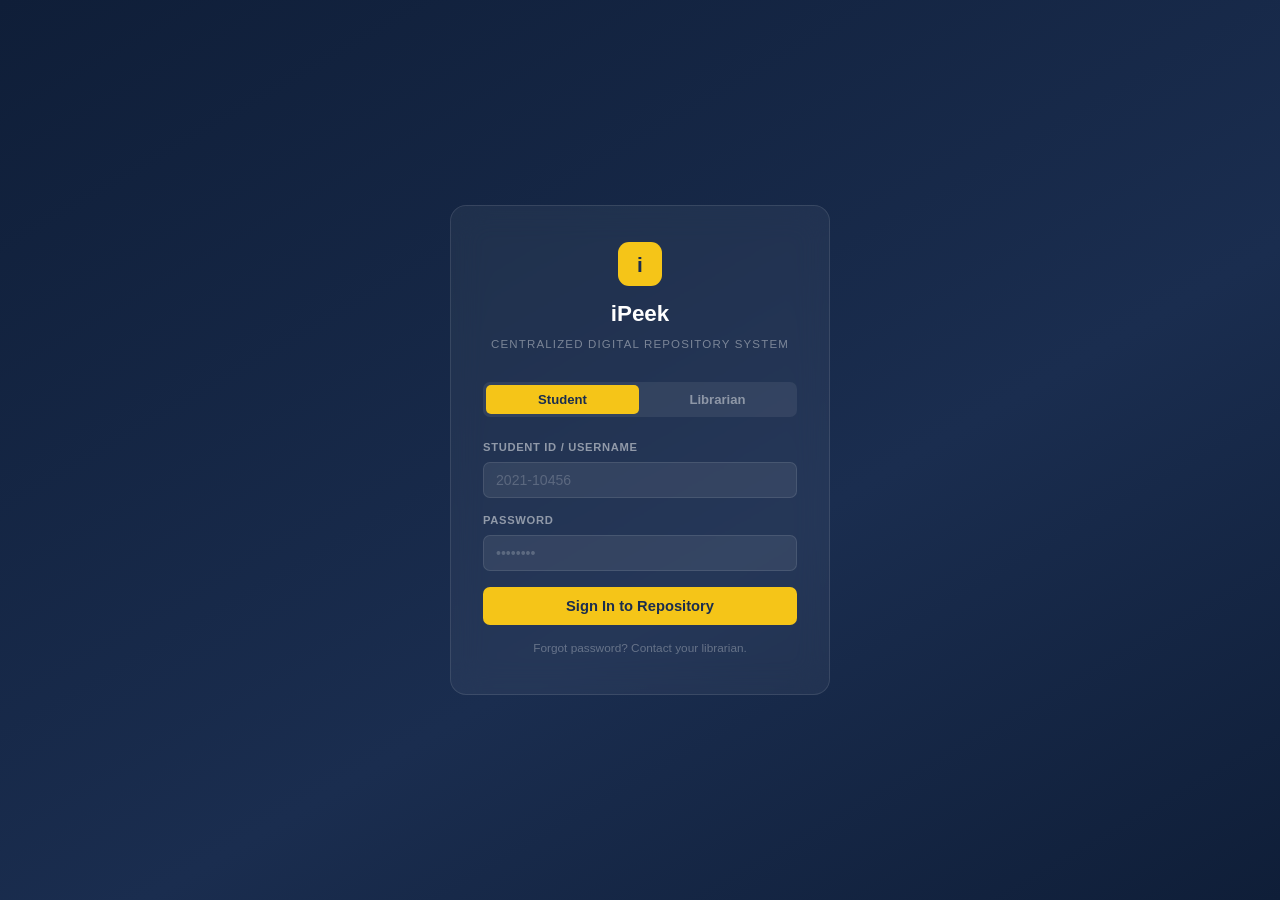
==== frontend/index.html @ 0abe5a41 "123 kanya-kanya na (latest)" ====
<!DOCTYPE html>
<html lang="en">
<head>
  <meta charset="UTF-8">
  <meta name="viewport" content="width=device-width, initial-scale=1.0">
  <title>iPeek — Sign In</title>
  <!-- All styles come from style.css — no inline styles here -->
  <link rel="stylesheet" href="css/style.css">
</head>
<body class="login-bg">
  <div class="page-ambient" id="ambientBg"></div>
  <div class="login-box">

    <!-- Brand logo and app name -->
    <div class="login-brand">
      <div class="login-logo">i</div>
      <h1>iPeek</h1>
      <p>Centralized Digital Repository System</p>
    </div>

    <!-- Role selector: Student / Librarian / Admin -->
    <div class="role-tabs">
      <button class="role-tab active" onclick="setRole('student', this)">Student</button>
      <button class="role-tab" onclick="setRole('librarian', this)">Librarian</button>
    </div>

    <!-- Error message box (hidden by default, shown on failed login) -->
    <div class="err-box" id="err"></div>

    <!-- ID / username field -->
    <label class="login-label" id="idLbl">Student ID / Username</label>
    <input class="login-input" id="uid" type="text" placeholder="2021-10456">

    <!-- Password field -->
    <label class="login-label">Password</label>
    <input class="login-input" id="pwd" type="password" placeholder="••••••••">

    <!-- Sign in button -->
    <button class="btn-sign" onclick="login()">Sign In to Repository</button>

    <!-- Forgot password note -->
    <div class="login-foot">Forgot password? Contact your librarian.</div>

  </div>

  <!-- Toast notification container -->
  <div class="toast-wrap" id="toasts"></div>

  <!-- Shared API layer -->
  <script src="js/api.js"></script>
  <!-- Login page logic -->
  <script src="js/login.js"></script>
<script src="js/motion.js"></script>
<script>
  initAmbientBackground(document.getElementById("ambientBg"), 500);
</script>

</body>
</html>
---- frontend/css/style.css ----
/* =============================================================
   iPeek — Global Stylesheet
   All page styles live here. No inline styles in HTML files.

   Design tokens:
   --primary     : dark navy blue (main brand color)
   --accent      : yellow (buttons, highlights)
   --bg          : light grey page background
   --card        : white card background
   --border      : light grey border
   --text        : near-black body text
   --muted       : grey secondary text
   ============================================================= */

/* ── Reset ────────────────────────────────────────────────── */
*, *::before, *::after { box-sizing: border-box; margin: 0; padding: 0; }

:root {
  --primary:     #1a2d4f;
  --primary-lt:  #2a4a7f;
  --accent:      #f5c518;
  --accent-dk:   #d4a800;
  --bg:          #f4f6fb;
  --card:        #ffffff;
  --border:      #e8eaf0;
  --text:        #1a1a2e;
  --muted:       #6b7280;
  --success:     #16a34a;
  --warning:     #d97706;
  --danger:      #dc2626;
  --info:        #2563eb;
  --radius:      10px;
  --shadow:      0 1px 4px rgba(0,0,0,0.08);
  --shadow-md:   0 4px 16px rgba(0,0,0,0.10);
}

body {
  font-family: 'Inter', 'Segoe UI', sans-serif;
  font-feature-settings: "cv11", "ss01";
  background: var(--bg);
  color: var(--text);
  font-size: 14px;
  line-height: 1.6;
  -webkit-font-smoothing: antialiased;
}

a    { text-decoration: none; color: inherit; }
button, input, textarea, select { font-family: inherit; cursor: pointer; }

/* ── Navbar ────────────────────────────────────────────────── */
/* Top sticky navigation bar used on every authenticated page */
.navbar {
  background: var(--primary);
  height: 52px;
  display: flex;
  align-items: center;
  padding: 0 20px;
  gap: 16px;
  position: sticky;
  top: 0;
  z-index: 100;
  box-shadow: var(--shadow);
}

/* Brand logo + name on the left */
.nav-brand {
  display: flex;
  align-items: center;
  gap: 8px;
  color: white;
  font-weight: 700;
  font-size: 1rem;
  margin-right: 8px;
  white-space: nowrap;
}

/* Yellow square logo icon */
.nav-logo {
  width: 28px; height: 28px;
  border-radius: 7px;
  background: var(--accent);
  color: var(--primary);
  font-weight: 800;
  font-size: 0.9rem;
  display: flex; align-items: center; justify-content: center;
  flex-shrink: 0;
}

/* Navigation links row */
.nav-links { display: flex; gap: 2px; flex: 1; }

.nav-link {
  color: rgba(255,255,255,0.7);
  padding: 5px 12px;
  border-radius: 6px;
  font-size: 0.84rem;
  font-weight: 500;
  transition: all 0.15s;
  border: none;
  background: none;
  white-space: nowrap;
}

.nav-link:hover,
.nav-link.active {
  color: white;
  background: rgba(255,255,255,0.10);
}

/* Right side of navbar: avatar + role pill */
.nav-right { display: flex; align-items: center; gap: 10px; margin-left: auto; }

/* Circular avatar with user initials */
.avatar {
  width: 30px; height: 30px;
  border-radius: 50%;
  background: var(--accent);
  color: var(--primary);
  font-weight: 700;
  font-size: 0.78rem;
  display: flex; align-items: center; justify-content: center;
  flex-shrink: 0;
  cursor: pointer;
}

/* Yellow pill showing user role */
.role-pill {
  background: var(--accent);
  color: var(--primary);
  font-size: 0.68rem;
  font-weight: 700;
  padding: 2px 8px;
  border-radius: 20px;
  white-space: nowrap;
}

/* ── Two-column page layout (sidebar + main) ──────────────── */
/* Used on browse, review pages */
.layout {
  display: grid;
  grid-template-columns: 200px 1fr;
  min-height: calc(100vh - 52px);
}

/* Three-column layout used on research detail page */
.layout-three {
  display: grid;
  grid-template-columns: 200px 1fr 280px;
  min-height: calc(100vh - 52px);
}
/* Two-column layout used on research detail page (no left sidebar) */
.layout-two {
  display: grid;
  grid-template-columns: 1fr 280px;
  min-height: calc(100vh - 52px);
}
/* Two-column layout for review queue page */
.layout-review {
  display: grid;
  grid-template-columns: 320px 1fr;
  min-height: calc(100vh - 52px);
}

/* ── Sidebar ────────────────────────────────────────────────── */
/* Left filter/navigation sidebar panel */
.sidebar {
  background: var(--card);
  border-right: 1px solid var(--border);
  padding: 16px 0;
  overflow-y: auto;
}

/* Right panel used on detail page */
.right-panel {
  border-left: 1px solid var(--border);
  background: var(--card);
  padding: 16px;
  overflow-y: auto;
  display: flex;
  flex-direction: column;
  gap: 14px;
}

/* Main scrollable content area */
.main { padding: 20px; overflow-y: auto; }

/* Sidebar section grouping */
.sb-section { margin-bottom: 20px; }

/* Sidebar section label (uppercase small caps) */
.sb-label {
  display: block;
  font-size: 0.68rem;
  font-weight: 700;
  text-transform: uppercase;
  letter-spacing: 0.08em;
  color: var(--muted);
  padding: 0 14px;
  margin-bottom: 4px;
}

/* Individual sidebar filter button */
.sb-item {
  display: flex;
  align-items: center;
  justify-content: space-between;
  padding: 7px 14px;
  font-size: 0.84rem;
  color: var(--text);
  cursor: pointer;
  transition: background 0.12s;
  border: none;
  background: none;
  width: 100%;
  text-align: left;
}

.sb-item:hover  { background: var(--bg); }
.sb-item.active { background: #ebf0ff; color: var(--info); font-weight: 600; }

/* Small pill count next to sidebar items */
.sb-count {
  font-size: 0.68rem;
  font-weight: 600;
  color: var(--muted);
  background: var(--bg);
  padding: 1px 6px;
  border-radius: 20px;
}

/* ── Cards ──────────────────────────────────────────────────── */
/* Base white card container */
.card {
  background: var(--card);
  border-radius: var(--radius);
  border: 1px solid var(--border);
  box-shadow: var(--shadow);
  padding: 18px;
}

/* ── Stat cards (dashboard) ─────────────────────────────────── */
/* Grid of 4 metric cards at top of dashboard */
.stat-grid {
  display: grid;
  grid-template-columns: repeat(4, 1fr);
  gap: 14px;
  margin-bottom: 20px;
}

.stat-card {
  background: var(--card);
  border-radius: var(--radius);
  border: 1px solid var(--border);
  padding: 18px;
  text-align: center;
}

/* Highlighted stat card (pending reviews) */
.stat-card.hi { border-color: var(--accent); background: #fffbeb; }

/* Large number inside stat card */
.stat-num { font-size: 1.9rem; font-weight: 700; color: var(--primary); line-height: 1; }
.stat-card.hi .stat-num { color: var(--warning); }

/* Label below stat number */
.stat-lbl { font-size: 0.76rem; color: var(--muted); margin-top: 4px; }

/* ── Buttons ────────────────────────────────────────────────── */
.btn {
  display: inline-flex;
  align-items: center;
  gap: 5px;
  padding: 7px 16px;
  border: none;
  border-radius: 7px;
  font-size: 0.84rem;
  font-weight: 600;
  cursor: pointer;
  transition: filter 0.15s;
  white-space: nowrap;
}

.btn-primary { background: var(--primary); color: white; }
.btn-accent  { background: var(--accent);  color: var(--primary); }
.btn-success { background: var(--success); color: white; }
.btn-danger  { background: var(--danger);  color: white; }
.btn-ghost   { background: transparent; color: var(--primary); border: 1.5px solid var(--border); }

.btn:hover    { filter: brightness(1.08); }
.btn:active   { transform: scale(0.97); transition: transform 80ms; }
.btn:disabled { opacity: 0.5; cursor: not-allowed; filter: none; }
.btn-sm       { padding: 4px 11px; font-size: 0.78rem; }
.btn-lg       { padding: 10px 24px; font-size: 0.95rem; }
.btn-full     { width: 100%; justify-content: center; }

/* ── Badges ─────────────────────────────────────────────────── */
/* Status pill labels */
.badge {
  display: inline-block;
  padding: 2px 9px;
  border-radius: 20px;
  font-size: 0.68rem;
  font-weight: 700;
  text-transform: capitalize;
}

.badge-pending   { background: #fef3c7; color: #92400e; }
.badge-validated { background: #d1fae5; color: #065f46; }
.badge-approved  { background: #d1fae5; color: #065f46; }
.badge-returned  { background: #fee2e2; color: #991b1b; }
.badge-high      { background: #fee2e2; color: #991b1b; }
.badge-moderate  { background: #fef3c7; color: #92400e; }
.badge-low       { background: #d1fae5; color: #065f46; }

/* ── Form elements ──────────────────────────────────────────── */
.form-group { margin-bottom: 14px; }

/* Two-column form row */
.form-row { display: grid; grid-template-columns: 1fr 1fr; gap: 14px; }

/* Uppercase small label above inputs */
.form-label {
  display: block;
  font-size: 0.72rem;
  font-weight: 700;
  text-transform: uppercase;
  letter-spacing: 0.05em;
  color: var(--muted);
  margin-bottom: 5px;
}

/* Universal input/textarea/select style */
.form-input {
  width: 100%;
  padding: 8px 11px;
  border: 1.5px solid var(--border);
  border-radius: 7px;
  font-size: 0.88rem;
  color: var(--text);
  background: white;
  transition: border-color 0.15s;
}

.form-input:focus          { outline: none; border-color: var(--primary); }
.form-input::placeholder   { color: #b0b7c3; }
textarea.form-input        { resize: vertical; min-height: 80px; }
select.form-input          { cursor: pointer; }

/* ── Search bar ─────────────────────────────────────────────── */
.search-wrap {
  display: flex;
  align-items: center;
  gap: 8px;
  background: white;
  border: 1.5px solid var(--border);
  border-radius: 7px;
  padding: 7px 12px;
}

.search-wrap input {
  border: none;
  outline: none;
  font-size: 0.88rem;
  width: 100%;
  background: transparent;
  color: var(--text);
}

.search-wrap input::placeholder { color: #b0b7c3; }
.search-icon { color: var(--muted); font-size: 0.9rem; flex-shrink: 0; }

/* ── Hero banner (browse page) ──────────────────────────────── */
.hero {
  background: linear-gradient(120deg, var(--primary), #2a4a7f);
  border-radius: var(--radius);
  color: white;
  padding: 18px 22px;
  margin-bottom: 16px;
  display: flex;
  align-items: center;
  justify-content: space-between;
}

.hero h2 { font-size: 1rem; margin-bottom: 3px; }
.hero p  { font-size: 0.76rem; opacity: 0.7; }

/* ── Year filter pills (browse page) ────────────────────────── */
.year-pills { display: flex; gap: 5px; flex-wrap: wrap; margin-bottom: 14px; }

.year-pill {
  padding: 3px 11px;
  border-radius: 20px;
  font-size: 0.76rem;
  font-weight: 600;
  cursor: pointer;
  border: 1.5px solid var(--border);
  background: white;
  color: var(--muted);
  transition: all 0.15s;
}

.year-pill.active { background: var(--primary); color: white; border-color: var(--primary); }

/* ── Results info bar ───────────────────────────────────────── */
.results-bar {
  display: flex;
  align-items: center;
  justify-content: space-between;
  margin-bottom: 12px;
}

.results-bar span { font-size: 0.78rem; color: var(--muted); }

/* ── Research card grid (browse page) ───────────────────────── */
.research-grid { display: grid; grid-template-columns: repeat(3, 1fr); gap: 14px; }

/* Flowing inline-block variant — cards hug their own content width
   and wrap naturally instead of locking into equal columns */
.research-grid-flow {
  display: flex;
  flex-wrap: wrap;
  gap: 14px;
}

.research-grid-flow .r-card {
  flex: 0 1 auto;
  min-width: 260px;
  max-width: 340px;
}

/* Individual research card */
.r-card {
  background: var(--card);
  border: 1px solid var(--border);
  border-radius: var(--radius);
  padding: 14px;
  cursor: pointer;
  transition: box-shadow 0.18s, transform 0.18s;
}

.r-card:hover { box-shadow: var(--shadow-md); transform: translateY(-2px); }

.r-card-id    { font-size: 0.7rem; font-weight: 700; color: var(--muted); margin-bottom: 5px; }
.r-card-title { font-size: 0.88rem; font-weight: 600; margin-bottom: 5px; line-height: 1.4; }
.r-card-meta  { font-size: 0.76rem; color: var(--muted); margin-bottom: 9px; }
.r-card-tags  { display: flex; flex-wrap: wrap; gap: 4px; }

/* Technology tag chip */
.tag {
  background: #ebf0ff;
  color: var(--info);
  font-size: 0.67rem;
  font-weight: 600;
  padding: 2px 7px;
  border-radius: 20px;
}

/* ── Tab switcher ────────────────────────────────────────────── */
/* Used on detail page for similarity/summary/gaps tabs */
.tabs {
  display: flex;
  gap: 2px;
  background: var(--bg);
  padding: 3px;
  border-radius: 8px;
  margin-bottom: 16px;
}

.tab-btn {
  padding: 5px 14px;
  border: none;
  background: transparent;
  border-radius: 6px;
  font-size: 0.82rem;
  font-weight: 600;
  color: var(--muted);
  cursor: pointer;
  transition: all 0.15s;
}

.tab-btn.active { background: white; color: var(--primary); box-shadow: var(--shadow); }

/* ── AI result box ───────────────────────────────────────────── */
/* Box that displays LLM-generated analysis text */
.ai-box {
  background: #f8faff;
  border: 1px solid #dbeafe;
  border-radius: var(--radius);
  padding: 14px;
  font-size: 0.86rem;
  line-height: 1.8;
  white-space: pre-wrap;
  max-height: 380px;
  overflow-y: auto;
  color: var(--text);
}

/* ── Research gap cards ──────────────────────────────────────── */
.gap-item {
  border: 1px solid var(--border);
  border-left: 3px solid var(--accent);
  border-radius: var(--radius);
  padding: 14px 16px;
  margin-bottom: 12px;
  background: var(--card);
}

.gap-header {
  display: flex;
  align-items: center;
  justify-content: space-between;
  margin-bottom: 10px;
}

/* Numbered index badge — solid yellow, reinforces brand color as the
   dominant accent throughout the AI analysis panels */
.gap-index {
  width: 24px; height: 24px;
  border-radius: 50%;
  background: var(--accent);
  color: var(--primary);
  font-weight: 800;
  font-size: 0.76rem;
  display: flex; align-items: center; justify-content: center;
  flex-shrink: 0;
}

.gap-label {
  display: block;
  font-size: 0.68rem;
  font-weight: 700;
  text-transform: uppercase;
  letter-spacing: 0.06em;
  color: var(--accent-dk);
  margin-bottom: 3px;
}

.gap-text-block p,
.gap-recommendation-block p {
  font-size: 0.85rem;
  line-height: 1.6;
  color: var(--text);
}

.gap-text-block { margin-bottom: 10px; }

.gap-recommendation-block {
  background: #fffbeb;
  border-radius: 7px;
  padding: 8px 11px;
  border: 1px solid #fde68a;
}

/* ── Similarity progress bars ────────────────────────────────── */
.sim-row    { margin-bottom: 9px; }
.sim-label  { display: flex; justify-content: space-between; font-size: 0.78rem; margin-bottom: 3px; }
.sim-track  { height: 7px; background: var(--bg); border-radius: 4px; overflow: hidden; border: 1px solid var(--border); }
.sim-fill   { height: 100%; border-radius: 4px; background: var(--primary); transition: width 0.5s ease; }

/* ── Chat widget ─────────────────────────────────────────────── */
.chat-wrap  { display: flex; flex-direction: column; height: 360px; }

/* Scrollable message log */
.chat-log {
  flex: 1;
  overflow-y: auto;
  padding: 12px;
  background: var(--bg);
  border-radius: var(--radius);
  border: 1px solid var(--border);
  margin-bottom: 8px;
  display: flex;
  flex-direction: column;
  gap: 8px;
}

/* Individual chat message row */
.chat-msg { display: flex; flex-direction: column; max-width: 82%; }
.chat-msg.user { align-self: flex-end; align-items: flex-end; }
.chat-msg.bot  { align-self: flex-start; }

/* Chat bubble */
.chat-bubble {
  padding: 9px 13px;
  border-radius: 12px;
  font-size: 0.85rem;
  line-height: 1.6;
  white-space: pre-wrap;
}

.chat-msg.user .chat-bubble { background: var(--primary); color: white; border-bottom-right-radius: 3px; }
.chat-msg.bot  .chat-bubble { background: white; color: var(--text); border: 1px solid var(--border); border-bottom-left-radius: 3px; }

/* Chat input row */
.chat-input-row { display: flex; gap: 7px; }

.chat-input-row textarea {
  flex: 1;
  resize: none;
  height: 40px;
  padding: 9px 11px;
  border: 1.5px solid var(--border);
  border-radius: 7px;
  font-size: 0.85rem;
  font-family: inherit;
}

.chat-input-row textarea:focus { outline: none; border-color: var(--primary); }

/* ── Drag and drop upload zone ───────────────────────────────── */
.drop-zone {
  border: 2px dashed var(--border);
  border-radius: var(--radius);
  padding: 36px;
  text-align: center;
  cursor: pointer;
  transition: all 0.18s;
}

.drop-zone:hover,
.drop-zone.over { border-color: var(--primary); background: #f0f4ff; }

.drop-icon { font-size: 1.8rem; margin-bottom: 6px; }
.drop-text { font-size: 0.84rem; color: var(--muted); }
.drop-text span { color: var(--info); font-weight: 600; }

/* ── Multi-step form indicator ───────────────────────────────── */
.steps { display: flex; align-items: center; margin-bottom: 24px; }

.step { display: flex; align-items: center; gap: 7px; font-size: 0.82rem; color: var(--muted); }

/* Circle number for each step */
.step-dot {
  width: 26px; height: 26px;
  border-radius: 50%;
  border: 2px solid var(--border);
  background: white;
  display: flex; align-items: center; justify-content: center;
  font-size: 0.75rem; font-weight: 700;
  flex-shrink: 0;
}

.step.active .step-dot { background: var(--primary); border-color: var(--primary); color: white; }
.step.done   .step-dot { background: var(--success);  border-color: var(--success);  color: white; }
.step.active { color: var(--primary); font-weight: 600; }

/* Line connecting steps */
.step-line { flex: 1; height: 2px; background: var(--border); margin: 0 6px; }
.step.done + .step-line { background: var(--success); }

/* ── Spinner (loading indicator) ─────────────────────────────── */
.spinner {
  width: 18px; height: 18px;
  border-radius: 50%;
  border: 2.5px solid var(--border);
  border-top-color: var(--primary);
  animation: spin 0.65s linear infinite;
  display: inline-block;
}

@keyframes spin { to { transform: rotate(360deg); } }

/* ── Toast notifications ─────────────────────────────────────── */
/* Fixed container at bottom-right of screen */
.toast-wrap {
  position: fixed;
  bottom: 20px; right: 20px;
  z-index: 999;
  display: flex;
  flex-direction: column;
  gap: 7px;
}

/* Individual toast message */
.toast {
  background: white;
  border-radius: 8px;
  padding: 11px 16px;
  box-shadow: var(--shadow-md);
  border-left: 4px solid var(--primary);
  font-size: 0.84rem;
  min-width: 260px;
  animation: slideUp 0.25s ease;
}

.toast.success { border-left-color: var(--success); }
.toast.error   { border-left-color: var(--danger);  }
.toast.warning { border-left-color: var(--warning); }
.toast.info    { border-left-color: var(--info);    }

@keyframes slideUp {
  from { transform: translateY(10px); opacity: 0; }
  to   { transform: translateY(0);    opacity: 1; }
}

/* ── Submission list items (review page) ─────────────────────── */
.sub-item {
  padding: 12px;
  border-radius: var(--radius);
  border: 1px solid var(--border);
  background: white;
  cursor: pointer;
  margin-bottom: 8px;
  transition: all 0.15s;
}

/* ── Bulk selection bar (review queue) ──────────────────────── */
.bulk-bar {
  display: flex;
  align-items: center;
  justify-content: space-between;
  background: #eff6ff;
  border: 1px solid #bfdbfe;
  border-radius: 8px;
  padding: 8px 12px;
  margin-top: 10px;
  font-size: 0.82rem;
  font-weight: 600;
  color: #1d4ed8;
}

.bulk-bar-actions { display: flex; gap: 8px; }

.sub-item-checkbox {
  margin-top: 3px;
  flex-shrink: 0;
  cursor: pointer;
}

.sub-item:hover  { border-color: #c7d2fe; background: #f8f9ff; }
.sub-item.active { border-color: var(--accent); background: #fffbeb; }

.sub-item-title  { font-weight: 600; font-size: 0.85rem; margin-bottom: 3px; line-height: 1.4; }
.sub-item-meta   { font-size: 0.74rem; color: var(--muted); margin-bottom: 6px; }
.sub-item-footer { display: flex; align-items: center; justify-content: space-between; }
.sub-item-time   { font-size: 0.7rem; color: var(--muted); }

/* ── Filter tabs (review page submission list) ───────────────── */
.filter-tabs {
  display: flex;
  gap: 4px;
  background: var(--bg);
  padding: 3px;
  border-radius: 7px;
}

.filter-tab {
  flex: 1;
  text-align: center;
  padding: 5px;
  border-radius: 5px;
  font-size: 0.76rem;
  font-weight: 600;
  color: var(--muted);
  cursor: pointer;
  border: none;
  background: transparent;
  transition: all 0.15s;
}

.filter-tab.active { background: white; color: var(--primary); box-shadow: var(--shadow); }

/* ── Submission review left panel ────────────────────────────── */
.sub-panel {
  background: var(--card);
  border-right: 1px solid var(--border);
  display: flex;
  flex-direction: column;
  overflow: hidden;
}

.sub-panel-header {
  padding: 14px 16px;
  border-bottom: 1px solid var(--border);
  flex-shrink: 0;
}

.sub-panel-header h3 { font-size: 0.92rem; margin-bottom: 10px; }

/* Scrollable submission card list */
.sub-list {
  flex: 1;
  overflow-y: auto;
  padding: 12px;
  display: flex;
  flex-direction: column;
  gap: 8px;
}

/* ── Review detail panel ─────────────────────────────────────── */
.detail-panel { padding: 20px; overflow-y: auto; }

/* Title of the selected research paper */
.detail-title { font-size: 1.05rem; font-weight: 700; margin-bottom: 6px; line-height: 1.4; }

/* Row of metadata chips under title */
.detail-chips { display: flex; flex-wrap: wrap; gap: 6px; margin-bottom: 14px; }

/* Individual metadata chip */
.detail-chip {
  background: var(--bg);
  border: 1px solid var(--border);
  border-radius: 20px;
  font-size: 0.72rem;
  font-weight: 600;
  color: var(--muted);
  padding: 2px 9px;
}

/* ── Requirements checklist ──────────────────────────────────── */
.checklist { list-style: none; }

.cl-item {
  display: flex;
  align-items: center;
  gap: 10px;
  padding: 8px 0;
  font-size: 0.84rem;
  border-bottom: 1px solid var(--border);
}

.cl-item:last-child { border: none; }
.cl-icon { font-size: 0.9rem; flex-shrink: 0; width: 20px; text-align: center; }

/* ── AI analysis notice banner ───────────────────────────────── */
.ai-notice {
  background: #eff6ff;
  border: 1px solid #bfdbfe;
  border-radius: var(--radius);
  padding: 12px 14px;
  font-size: 0.82rem;
  color: #1d4ed8;
  margin-bottom: 14px;
  display: flex;
  align-items: center;
  gap: 8px;
}

/* ── Action button row (validate/return) ─────────────────────── */
.action-row {
  display: flex;
  gap: 10px;
  justify-content: flex-end;
  padding-top: 14px;
  border-top: 1px solid var(--border);
}

/* Empty state shown when no submission selected */
.empty-detail {
  display: flex;
  flex-direction: column;
  align-items: center;
  justify-content: center;
  height: 100%;
  color: var(--muted);
  text-align: center;
}

.empty-detail .icon { font-size: 2.5rem; margin-bottom: 12px; }

/* ── Profile page ────────────────────────────────────────────── */
/* Centered two-column layout */
.profile-layout {
  display: grid;
  grid-template-columns: 260px 1fr;
  gap: 20px;
  max-width: 900px;
  margin: 28px auto;
  padding: 0 20px;
}

/* Left card with avatar */
.profile-avatar-card {
  background: var(--card);
  border-radius: var(--radius);
  border: 1px solid var(--border);
  padding: 24px;
  text-align: center;
  height: fit-content;
}

/* Large circular avatar on profile page */
.avatar-large {
  width: 72px; height: 72px;
  border-radius: 50%;
  background: var(--primary);
  color: white;
  font-size: 1.6rem;
  font-weight: 700;
  display: flex; align-items: center; justify-content: center;
  margin: 0 auto 14px;
  position: relative;
  cursor: pointer;
}

/* Edit pencil icon overlaid on avatar */
.avatar-edit {
  position: absolute;
  bottom: 0; right: 0;
  width: 22px; height: 22px;
  border-radius: 50%;
  background: var(--accent);
  color: var(--primary);
  font-size: 0.7rem;
  display: flex; align-items: center; justify-content: center;
  border: 2px solid white;
}

.profile-name  { font-size: 1rem; font-weight: 700; margin-bottom: 3px; }
.profile-email { font-size: 0.78rem; color: var(--muted); margin-bottom: 12px; }

/* Meta info items below avatar (university, ID, etc) */
.profile-meta {
  text-align: left;
  font-size: 0.78rem;
  display: flex;
  flex-direction: column;
  gap: 7px;
  margin-top: 14px;
  padding-top: 14px;
  border-top: 1px solid var(--border);
}

.profile-meta-item { display: flex; align-items: center; gap: 7px; color: var(--muted); }
.profile-meta-item strong { color: var(--text); }

/* Right card with the form fields */
.profile-form-card {
  background: var(--card);
  border-radius: var(--radius);
  border: 1px solid var(--border);
  padding: 24px;
}

/* Section heading inside profile form */
.section-title {
  font-size: 0.9rem;
  font-weight: 700;
  margin-bottom: 16px;
  padding-bottom: 10px;
  border-bottom: 1px solid var(--border);
}

/* Password strength bar track */
.pw-bar {
  height: 4px;
  border-radius: 2px;
  background: var(--bg);
  overflow: hidden;
  margin-top: 5px;
  margin-bottom: 4px;
}

/* Animated fill for password strength */
.pw-fill { height: 100%; border-radius: 2px; transition: width 0.3s, background 0.3s; }

/* Label showing "Weak / Medium / Strong" */
.pw-label { font-size: 0.72rem; color: var(--muted); }

/* Right-aligned save/cancel buttons */
.form-actions-right {
  display: flex;
  justify-content: flex-end;
  gap: 8px;
  margin-top: 20px;
}

/* ── Login page ──────────────────────────────────────────────── */
/* Full-screen gradient background for login */
/* Brand section at top of login box */
.login-brand { text-align: center; margin-bottom: 28px; }

/* Yellow logo square on login page */
.login-logo {
  width: 44px; height: 44px;
  border-radius: 11px;
  background: var(--accent);
  color: var(--primary);
  font-size: 1.3rem;
  font-weight: 800;
  display: flex; align-items: center; justify-content: center;
  margin: 0 auto 10px;
}

.login-brand h1 { color: white; font-size: 1.4rem; margin-bottom: 3px; }
.login-brand p  { color: rgba(255,255,255,0.4); font-size: 0.72rem; text-transform: uppercase; letter-spacing: 0.1em; }

/* Student / Librarian / Admin role selector */
.role-tabs {
  display: flex;
  background: rgba(255,255,255,0.07);
  border-radius: 7px;
  padding: 3px;
  margin-bottom: 22px;
  gap: 2px;
}

.role-tab {
  flex: 1;
  text-align: center;
  padding: 7px;
  border-radius: 5px;
  font-size: 0.82rem;
  font-weight: 600;
  color: rgba(255,255,255,0.45);
  cursor: pointer;
  border: none;
  background: transparent;
  transition: all 0.18s;
}

.role-tab.active { background: var(--accent); color: var(--primary); }

/* Input fields inside login box */
.login-label {
  display: block;
  color: rgba(255,255,255,0.5);
  font-size: 0.7rem;
  font-weight: 700;
  text-transform: uppercase;
  letter-spacing: 0.06em;
  margin-bottom: 5px;
}

.login-input {
  width: 100%;
  background: rgba(255,255,255,0.07);
  border: 1.5px solid rgba(255,255,255,0.10);
  border-radius: 7px;
  padding: 9px 12px;
  color: white;
  font-size: 0.88rem;
  font-family: inherit;
  margin-bottom: 14px;
  transition: border-color 0.15s;
}

.login-input:focus { outline: none; border-color: var(--accent); }
.login-input::placeholder { color: rgba(255,255,255,0.2); }

/* Yellow sign-in button */
.btn-sign {
  width: 100%;
  background: var(--accent);
  color: var(--primary);
  border: none;
  border-radius: 7px;
  padding: 11px;
  font-size: 0.92rem;
  font-weight: 700;
  cursor: pointer;
  transition: background 0.15s;
  margin-top: 2px;
}

.btn-sign:hover { background: var(--accent-dk); }

/* "Forgot password" link at bottom of login */
.login-foot {
  text-align: center;
  margin-top: 14px;
  color: rgba(255,255,255,0.3);
  font-size: 0.74rem;
}

/* Red error message box on login page */
.err-box {
  background: rgba(220,38,38,0.15);
  border: 1px solid rgba(220,38,38,0.3);
  color: #fca5a5;
  border-radius: 6px;
  padding: 7px 11px;
  font-size: 0.8rem;
  margin-bottom: 12px;
  display: none;
}

/* ── Upload page ─────────────────────────────────────────────── */
/* Centered single-column layout for upload form */
.upload-wrap { max-width: 680px; margin: 30px auto; padding: 0 16px; }

/* Signature approval boxes grid */
.sig-grid { display: grid; grid-template-columns: repeat(3, 1fr); gap: 10px; margin-top: 6px; }

/* Individual signature approval box */
.sig-box {
  border: 1.5px solid var(--border);
  border-radius: 8px;
  padding: 14px;
  text-align: center;
  cursor: pointer;
  transition: all 0.15s;
}

.sig-box:hover  { border-color: var(--primary); background: #f0f4ff; }
.sig-box.signed { border-color: var(--success); background: #f0fdf4; }

.sig-icon { font-size: 1.3rem; margin-bottom: 5px; }
.sig-name { font-size: 0.76rem; font-weight: 600; color: var(--muted); }

/* Upload form bottom action bar */
.form-actions { display: flex; justify-content: space-between; align-items: center; margin-top: 20px; }

/* Discrepancy warning panel (metadata checker, upload Step 3) */
#discrepancyPanel { display: block; }

/* ── PDF Viewer ──────────────────────────────────────────────── */
/* Canvas wrapper — constrains the rendered page to the card width */
#pdfCanvas {
  border-radius: calc(var(--radius) - 2px);
  display: block;
  margin: 0 auto;
  max-width: 100%;
}

/* Page navigation row above the canvas */
.pdf-nav {
  display: flex;
  align-items: center;
  gap: 8px;
  margin-bottom: 10px;
}

/* ── Detail page ─────────────────────────────────────────────── */
/* Full title of the research paper */
.paper-title { font-size: 1.1rem; font-weight: 700; margin-bottom: 6px; line-height: 1.4; }
.paper-meta  { font-size: 0.8rem; color: var(--muted); margin-bottom: 14px; }

/* Metadata chip row under paper title */
.meta-chips { display: flex; flex-wrap: wrap; gap: 6px; margin-bottom: 16px; }
.meta-chip  {
  background: var(--bg);
  border: 1px solid var(--border);
  border-radius: 20px;
  font-size: 0.74rem;
  font-weight: 600;
  color: var(--muted);
  padding: 3px 10px;
}

/* Abstract body text */
.abstract-text { font-size: 0.86rem; line-height: 1.8; color: var(--text); }

/* Header row of the AI analysis card */
.analysis-header {
  display: flex;
  align-items: center;
  justify-content: space-between;
  margin-bottom: 10px;
}

/* Right panel section title */
.rp-title {
  font-size: 0.72rem;
  font-weight: 700;
  text-transform: uppercase;
  letter-spacing: 0.07em;
  color: var(--muted);
  margin-bottom: 8px;
}

/* Similar project card in right panel */
.similar-card {
  background: var(--bg);
  border-radius: 7px;
  padding: 10px;
  margin-bottom: 7px;
  border: 1px solid var(--border);
}

.similar-card-title { font-size: 0.8rem; font-weight: 600; margin-bottom: 3px; }
.similar-card-meta  { font-size: 0.72rem; color: var(--muted); margin-bottom: 5px; }

/* ── Dashboard ───────────────────────────────────────────────── */
/* Two-column grid for dashboard bottom section */
.dash-grid { display: grid; grid-template-columns: 1fr 1fr; gap: 16px; }

/* Quick action button grid */
.quick-actions { display: grid; grid-template-columns: 1fr 1fr; gap: 8px; }

/* Action required alert box */
.action-alert {
  background: #fffbeb;
  border: 1px solid #fde68a;
  border-radius: 8px;
  padding: 10px 14px;
  margin-bottom: 14px;
}

.action-alert-title { font-size: 0.78rem; font-weight: 700; color: var(--warning); margin-bottom: 3px; }
.action-alert-body  { font-size: 0.82rem; color: var(--muted); }

/* ═══════════════════════════════════════════════════════════
   MOTION SYSTEM
   ═══════════════════════════════════════════════════════════ */

@keyframes fadeUpIn {
  from { opacity: 0; transform: translateY(10px); }
  to   { opacity: 1; transform: translateY(0); }
}

.motion-in {
  animation: fadeUpIn 220ms ease-out both;
}

/* Badge / status cross-fade on change */
@keyframes badgePop {
  from { opacity: 0; transform: scale(0.95); }
  to   { opacity: 1; transform: scale(1); }
}
.badge-updated { animation: badgePop 180ms ease-out; }

/* ═══════════════════════════════════════════════════════════
   SKELETON LOADING
   ═══════════════════════════════════════════════════════════ */

.skeleton {
  position: relative;
  overflow: hidden;
  background: #e8eaf0;
  border-radius: 6px;
}

.skeleton::after {
  content: "";
  position: absolute;
  top: 0; left: -150%;
  width: 150%; height: 100%;
  background: linear-gradient(90deg,
    transparent, rgba(245, 197, 24, 0.18), transparent);
  animation: skeletonSweep 1.3s ease-in-out infinite;
}

@keyframes skeletonSweep {
  to { left: 150%; }
}

.skel-line     { height: 12px; margin-bottom: 8px; }
.skel-line-sm  { height: 10px; width: 60%; }
.skel-title    { height: 16px; width: 80%; margin-bottom: 10px; }

.skel-card {
  background: var(--card);
  border: 1px solid var(--border);
  border-radius: var(--radius);
  padding: 14px;
}

.skel-stat-card {
  background: var(--card);
  border: 1px solid var(--border);
  border-radius: var(--radius);
  padding: 18px;
  text-align: center;
}

.content-fade-out { animation: fadeOut 150ms ease-in forwards; }
@keyframes fadeOut { to { opacity: 0; } }

/* ═══════════════════════════════════════════════════════════
   BOOK LOADER
   ═══════════════════════════════════════════════════════════ */

.book-loader { display: inline-flex; align-items: center; justify-content: center; }

.book-loader svg .book-line {
  fill: none;
  stroke: var(--primary);
  stroke-width: 1.6;
  stroke-linecap: round;
  stroke-linejoin: round;
}

.book-loader svg .book-sweep {
  stroke: var(--accent);
  stroke-width: 2;
  stroke-linecap: round;
  animation: bookSweep 1.6s ease-in-out infinite;
}

@keyframes bookSweep {
  0%   { opacity: 0; transform: translateX(-6px); }
  15%  { opacity: 1; }
  50%  { opacity: 1; transform: translateX(6px); }
  65%  { opacity: 0; }
  100% { opacity: 0; transform: translateX(-6px); }
}

/* ═══════════════════════════════════════════════════════════
   WRITING ANIMATION (AI analysis text reveal)
   ═══════════════════════════════════════════════════════════ */

.writing-active {
  position: relative;
}

.writing-cursor {
  display: inline-block;
  width: 2px;
  height: 1em;
  background: var(--accent);
  vertical-align: text-bottom;
  animation: cursorBlink 530ms steps(1) infinite;
  margin-left: 1px;
}

@keyframes cursorBlink {
  0%, 50%  { opacity: 1; }
  51%, 100% { opacity: 0; }
}

.citation-badge {
  display: inline-block;
  background: #ebf0ff;
  color: var(--info);
  font-size: 0.72rem;
  font-weight: 700;
  padding: 1px 7px;
  border-radius: 20px;
  margin: 0 1px;
}

.citation-pop {
  animation: badgePop 150ms ease-out;
}

/* ═══════════════════════════════════════════════════════════
   PILL NAV — gliding highlight version
   ═══════════════════════════════════════════════════════════ */

.pill-list {
  position: relative;
  display: flex;
  align-items: center;
  gap: 2px;
  list-style: none;
  margin: 0;
  padding: 0;
}

.pill-indicator {
  position: absolute;
  top: 0; left: 0;
  background: var(--accent);
  border-radius: 9999px;
  opacity: 0;
  transition: transform 220ms cubic-bezier(0.4, 0, 0.2, 1),
              width 220ms cubic-bezier(0.4, 0, 0.2, 1),
              opacity 150ms;
  z-index: 0;
  pointer-events: none;
}

.pill-list > li { display: flex; }

.pill {
  position: relative;
  z-index: 1;
  display: inline-flex;
  align-items: center;
  padding: 6px 14px;
  border-radius: 9999px;
  color: rgba(255, 255, 255, 0.75);
  font-size: 0.84rem;
  font-weight: 600;
  text-decoration: none;
  transition: color 180ms;
}

.pill:hover,
.pill.nav-lit {
  color: var(--primary);
}

/* Profile pill — avatar + role pill wrapped as one link */
.profile-pill {
  display: inline-flex;
  align-items: center;
  gap: 8px;
  padding: 3px 12px 3px 3px;
  border-radius: 9999px;
  text-decoration: none;
  transition: background 180ms;
}

.profile-pill:hover {
  background: rgba(255, 255, 255, 0.10);
}

/* ═══════════════════════════════════════════════════════════
   AMBIENT BACKGROUND — floating books/pages (repository motif)
   Reusable on any page: sits fixed behind all content via z-index:-1,
   shows through gaps between cards/sidebar/panels (which all have
   their own solid backgrounds already).
   ═══════════════════════════════════════════════════════════ */

body {
  background: var(--bg);
}

.page-ambient {
  position: fixed;
  inset: 0;
  z-index: -1;
  overflow: hidden;
  pointer-events: none;
  /* no background here — the page's own background shows through */
}

.ambient-icon {
  position: absolute;
  bottom: -60px;
  opacity: 0;
  animation-name: ambientFloat;
  animation-timing-function: linear;
  animation-iteration-count: infinite;
  will-change: transform, opacity;
}

@keyframes ambientFloat {
  0% {
    transform: translate(0, 0) rotate(var(--rot-start, 0deg));
    opacity: 0;
  }
  8% {
    opacity: var(--peak-opacity, 0.16);
  }
  85% {
    opacity: var(--peak-opacity, 0.16);
  }
  100% {
    transform: translate(var(--drift-x, 20px), -115vh) rotate(var(--rot-end, 20deg));
    opacity: 0;
  }
}

/* Login page's frosted box needs to sit above the ambient layer */
.login-bg {
  position: relative;
  background: linear-gradient(150deg, #0f1e38 0%, #1a2d4f 60%, #0f1e38 100%);
  min-height: 100vh;
  display: flex;
  align-items: center;
  justify-content: center;
  overflow: hidden;
}

.login-box {
  position: relative;
  z-index: 3;
  width: 380px;
  background: rgba(255,255,255,0.05);
  border: 1px solid rgba(255,255,255,0.10);
  border-radius: 16px;
  padding: 36px 32px;
  backdrop-filter: blur(16px);
}


/* Soft glow pulse around the box border, starts once the entrance
   animation finishes settling — subtle, not distracting */
.login-box::after {
  content: "";
  position: absolute;
  inset: -1px;
  border-radius: 16px;
  border: 1px solid var(--accent);
  opacity: 0;
  pointer-events: none;
  animation: loginGlowPulse 3s ease-in-out 900ms infinite;
}


/* ── Scrollbar ───────────────────────────────────────────────── */
::-webkit-scrollbar { width: 5px; }
::-webkit-scrollbar-thumb { background: #d1d5db; border-radius: 3px; }

/* ── Utility ─────────────────────────────────────────────────── */
.divider { border: none; border-top: 1px solid var(--border); margin: 20px 0; }
.text-muted { color: var(--muted); }
.text-center { text-align: center; }

/* ── Responsive ──────────────────────────────────────────────── */
@media (max-width: 900px) {
  .layout, .layout-three, .layout-two { grid-template-columns: 1fr; }
  .sidebar, .right-panel { display: none; }
  .research-grid, .research-grid-flow { grid-template-columns: repeat(2, 1fr); }
  .stat-grid { grid-template-columns: repeat(2, 1fr); }
  .layout-review { grid-template-columns: 1fr; }
  .profile-layout { grid-template-columns: 1fr; }
}

@media (max-width: 580px) {
  .research-grid { grid-template-columns: 1fr; }
  .form-row { grid-template-columns: 1fr; }
  .dash-grid { grid-template-columns: 1fr; }
  .stat-grid { grid-template-columns: repeat(2, 1fr); }
}
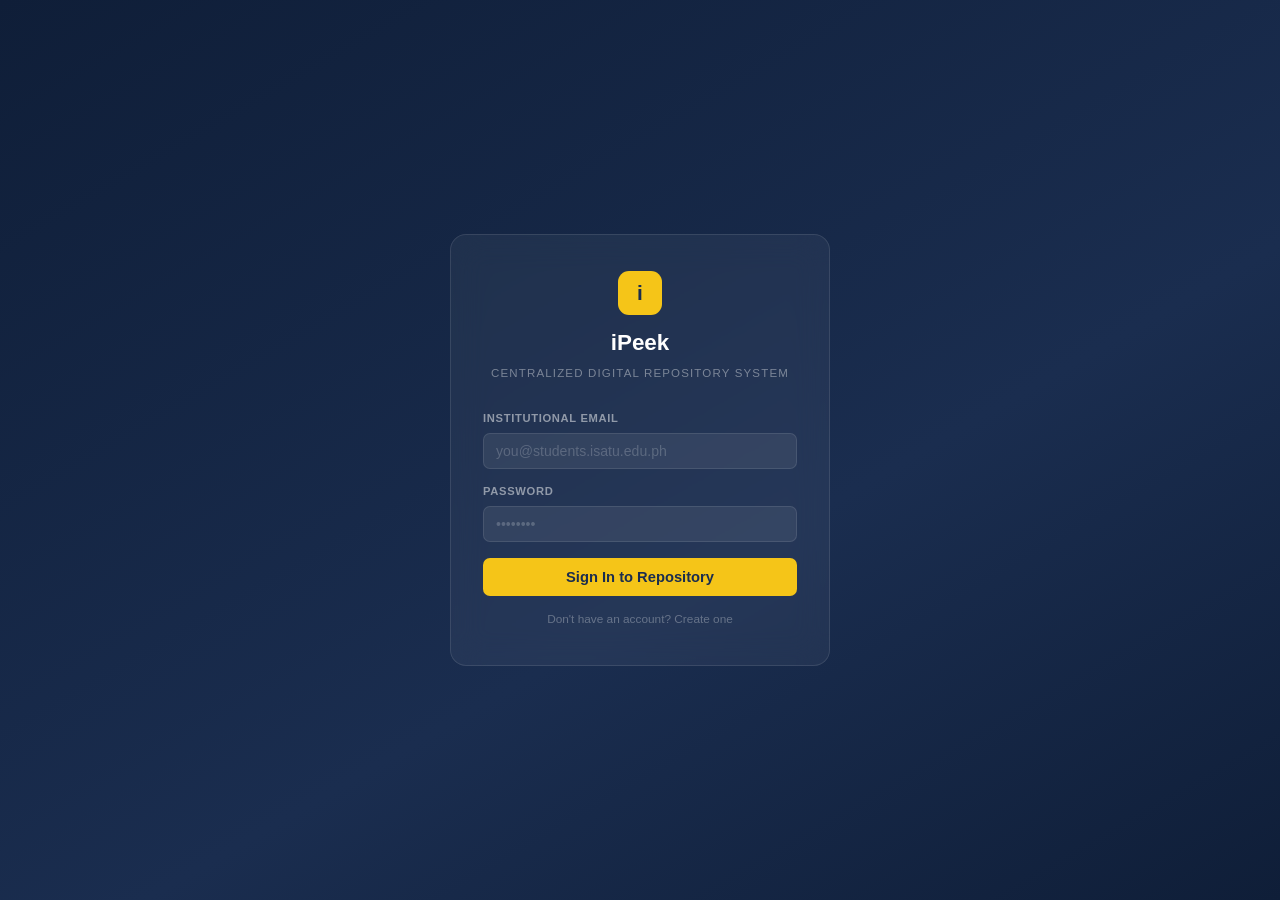
==== commit 0a461126: "Update student/faculty registration with ISATU domain  and backend services" ====
--- a/frontend/index.html
+++ b/frontend/index.html
@@ -3,57 +3,477 @@
 <head>
   <meta charset="UTF-8">
   <meta name="viewport" content="width=device-width, initial-scale=1.0">
+
   <title>iPeek — Sign In</title>
-  <!-- All styles come from style.css — no inline styles here -->
+
   <link rel="stylesheet" href="css/style.css">
 </head>
+
 <body class="login-bg">
+
   <div class="page-ambient" id="ambientBg"></div>
+
   <div class="login-box">
 
-    <!-- Brand logo and app name -->
+    <!-- ============================================================
+         BRAND
+    ============================================================= -->
     <div class="login-brand">
       <div class="login-logo">i</div>
+
       <h1>iPeek</h1>
+
       <p>Centralized Digital Repository System</p>
     </div>
 
-    <!-- Role selector: Student / Librarian / Admin -->
-    <div class="role-tabs">
-      <button class="role-tab active" onclick="setRole('student', this)">Student</button>
-      <button class="role-tab" onclick="setRole('librarian', this)">Librarian</button>
+
+    <!-- ============================================================
+         SIGN IN PANEL
+    ============================================================= -->
+    <div id="loginPanel">
+
+      <div class="err-box" id="loginErr"></div>
+
+      <label class="login-label">
+        Institutional Email
+      </label>
+
+      <input
+        class="login-input"
+        id="loginUid"
+        type="email"
+        placeholder="you@students.isatu.edu.ph"
+      >
+
+      <label class="login-label">
+        Password
+      </label>
+
+      <input
+        class="login-input"
+        id="loginPwd"
+        type="password"
+        placeholder="••••••••"
+      >
+
+      <!-- IMPORTANT:
+           type="button" prevents accidental form submission -->
+      <button
+        type="button"
+        class="btn-sign"
+        id="loginBtn"
+      >
+        Sign In to Repository
+      </button>
+
+      <div class="login-foot">
+        Don't have an account?
+        <a href="#" id="showRegisterLink">Create one</a>
+      </div>
+
     </div>
 
-    <!-- Error message box (hidden by default, shown on failed login) -->
-    <div class="err-box" id="err"></div>
-
-    <!-- ID / username field -->
-    <label class="login-label" id="idLbl">Student ID / Username</label>
-    <input class="login-input" id="uid" type="text" placeholder="2021-10456">
-
-    <!-- Password field -->
-    <label class="login-label">Password</label>
-    <input class="login-input" id="pwd" type="password" placeholder="••••••••">
-
-    <!-- Sign in button -->
-    <button class="btn-sign" onclick="login()">Sign In to Repository</button>
-
-    <!-- Forgot password note -->
-    <div class="login-foot">Forgot password? Contact your librarian.</div>
+
+    <!-- ============================================================
+         REGISTER PANEL
+         STEP 1: ACCOUNT DETAILS
+    ============================================================= -->
+    <div id="registerPanel" style="display:none;">
+
+      <div class="err-box" id="regErr"></div>
+
+      <label class="login-label">
+        Full Name
+      </label>
+
+      <input
+        class="login-input"
+        id="regFullname"
+        type="text"
+        placeholder="Juan Dela Cruz"
+      >
+
+
+      <label class="login-label">
+        Institutional Email
+      </label>
+
+      <input
+        class="login-input"
+        id="regEmail"
+        type="email"
+        placeholder="you@students.isatu.edu.ph or you@isatu.edu.ph"
+      >
+
+
+      <label class="login-label">
+        Department / College
+      </label>
+
+      <select
+        class="login-input"
+        id="regDept"
+      >
+        <option value="">
+          — Select your college —
+        </option>
+
+        <option>
+          College of Engineering and Architecture
+        </option>
+
+        <option>
+          College of Computing and Informatics
+        </option>
+
+        <option>
+          College of Arts and Sciences
+        </option>
+
+        <option>
+          College of Industrial Technology
+        </option>
+
+        <option>
+          College of Education
+        </option>
+      </select>
+
+
+      <label class="login-label">
+        Password
+      </label>
+
+      <input
+        class="login-input"
+        id="regPwd"
+        type="password"
+        placeholder="Min. 8 characters"
+      >
+
+
+      <label class="login-label">
+        Confirm Password
+      </label>
+
+      <input
+        class="login-input"
+        id="regPwd2"
+        type="password"
+        placeholder="Repeat password"
+      >
+
+
+      <!-- IMPORTANT:
+           No onclick here.
+           JavaScript will attach the click event. -->
+      <button
+        type="button"
+        class="btn-sign"
+        id="sendCodeBtn"
+      >
+        Send Verification Code
+      </button>
+
+
+      <div class="login-foot">
+
+        Already have an account?
+
+        <a href="#" id="showLoginLink">
+          Sign in
+        </a>
+
+      </div>
+
+    </div>
+
+
+    <!-- ============================================================
+         OTP PANEL
+         STEP 2: VERIFY EMAIL
+    ============================================================= -->
+    <div id="otpPanel" style="display:none;">
+
+      <div class="err-box" id="otpErr"></div>
+
+
+      <p
+        style="
+          font-size:0.84rem;
+          color:var(--muted, #666);
+          margin-bottom:14px;
+        "
+      >
+        We sent a 6-digit code to
+
+        <strong id="otpEmailDisplay"></strong>.
+
+        Enter it below.
+      </p>
+
+
+      <label class="login-label">
+        Verification Code
+      </label>
+
+
+      <input
+        class="login-input"
+        id="otpCode"
+        type="text"
+        maxlength="6"
+        inputmode="numeric"
+        autocomplete="one-time-code"
+        placeholder="123456"
+      >
+
+
+      <!-- IMPORTANT:
+           No onclick here.
+           JavaScript will attach the click event. -->
+      <button
+        type="button"
+        class="btn-sign"
+        id="verifyBtn"
+      >
+        Verify &amp; Create Account
+      </button>
+
+
+      <div class="login-foot">
+
+        <a href="#" id="resendCodeLink">
+          Resend code
+        </a>
+
+        &nbsp;·&nbsp;
+
+        <a href="#" id="editDetailsLink">
+          Edit details
+        </a>
+
+      </div>
+
+    </div>
 
   </div>
 
-  <!-- Toast notification container -->
-  <div class="toast-wrap" id="toasts"></div>
+
+  <!-- ============================================================
+       TOAST NOTIFICATIONS
+  ============================================================= -->
+  <div
+    class="toast-wrap"
+    id="toasts"
+  ></div>
+
+
+  <!-- ============================================================
+       JAVASCRIPT
+  ============================================================= -->
 
   <!-- Shared API layer -->
   <script src="js/api.js"></script>
-  <!-- Login page logic -->
+
+  <!-- Login / registration / OTP logic -->
   <script src="js/login.js"></script>
-<script src="js/motion.js"></script>
-<script>
-  initAmbientBackground(document.getElementById("ambientBg"), 500);
-</script>
+
+  <!-- Motion effects -->
+  <!-- <script src="js/motion.js"></script> -->
+
+
+  <!-- ============================================================
+       PAGE EVENT HANDLERS
+       
+       IMPORTANT:
+       We intentionally do NOT use inline onclick attributes.
+       This prevents duplicate calls and accidental form submission.
+  ============================================================= -->
+  <script>
+
+    document.addEventListener("DOMContentLoaded", () => {
+
+      console.log("INDEX.HTML LOADED");
+
+
+      /* ------------------------------------------------------------
+         LOGIN
+      ------------------------------------------------------------ */
+
+      const loginBtn =
+        document.getElementById("loginBtn");
+
+      if (loginBtn) {
+
+        loginBtn.addEventListener("click", (event) => {
+
+          event.preventDefault();
+          event.stopPropagation();
+
+          console.log("LOGIN BUTTON CLICKED");
+
+          login();
+
+        });
+
+      }
+
+
+      /* ------------------------------------------------------------
+         SHOW REGISTER
+      ------------------------------------------------------------ */
+
+      const showRegisterLink =
+        document.getElementById("showRegisterLink");
+
+      if (showRegisterLink) {
+
+        showRegisterLink.addEventListener("click", (event) => {
+
+          event.preventDefault();
+          event.stopPropagation();
+
+          console.log("SHOW REGISTER CLICKED");
+
+          showRegister();
+
+        });
+
+      }
+
+
+      /* ------------------------------------------------------------
+         SHOW LOGIN
+      ------------------------------------------------------------ */
+
+      const showLoginLink =
+        document.getElementById("showLoginLink");
+
+      if (showLoginLink) {
+
+        showLoginLink.addEventListener("click", (event) => {
+
+          event.preventDefault();
+          event.stopPropagation();
+
+          console.log("SHOW LOGIN CLICKED");
+
+          showLogin();
+
+        });
+
+      }
+
+
+      /* ------------------------------------------------------------
+         SEND OTP
+      ------------------------------------------------------------ */
+
+      const sendCodeBtn =
+        document.getElementById("sendCodeBtn");
+
+      if (sendCodeBtn) {
+
+        sendCodeBtn.addEventListener("click", (event) => {
+
+          event.preventDefault();
+          event.stopPropagation();
+
+          console.log("SEND OTP BUTTON CLICKED");
+
+          sendOtp();
+
+        });
+
+      }
+
+
+      /* ------------------------------------------------------------
+         VERIFY OTP
+      ------------------------------------------------------------ */
+
+      const verifyBtn =
+        document.getElementById("verifyBtn");
+
+      if (verifyBtn) {
+
+        verifyBtn.addEventListener("click", (event) => {
+
+          event.preventDefault();
+          event.stopPropagation();
+
+          console.log("VERIFY OTP BUTTON CLICKED");
+
+          verifyAndRegister();
+
+        });
+
+      }
+
+
+      /* ------------------------------------------------------------
+         RESEND OTP
+      ------------------------------------------------------------ */
+
+      const resendCodeLink =
+        document.getElementById("resendCodeLink");
+
+      if (resendCodeLink) {
+
+        resendCodeLink.addEventListener("click", (event) => {
+
+          event.preventDefault();
+          event.stopPropagation();
+
+          console.log("RESEND OTP CLICKED");
+
+          sendOtp();
+
+        });
+
+      }
+
+
+      /* ------------------------------------------------------------
+         EDIT REGISTRATION DETAILS
+      ------------------------------------------------------------ */
+
+      const editDetailsLink =
+        document.getElementById("editDetailsLink");
+
+      if (editDetailsLink) {
+
+        editDetailsLink.addEventListener("click", (event) => {
+
+          event.preventDefault();
+          event.stopPropagation();
+
+          console.log("EDIT DETAILS CLICKED");
+
+          showRegister();
+
+        });
+
+      }
+
+
+      /* ------------------------------------------------------------
+         AMBIENT BACKGROUND
+      ------------------------------------------------------------ */
+
+      if (typeof initAmbientBackground === "function") {
+
+        initAmbientBackground(
+          document.getElementById("ambientBg"),
+          500
+        );
+
+      }
+
+    });
+
+  </script>
 
 </body>
-</html>
+</html>
--- a/frontend/css/style.css
+++ b/frontend/css/style.css
@@ -1497,3 +1497,7 @@
   .stat-grid { grid-template-columns: repeat(2, 1fr); }
 }
 
+.login-input option {
+  background-color: #1e2a4a; /* match your dark navy theme */
+  color: #ffffff;
+}
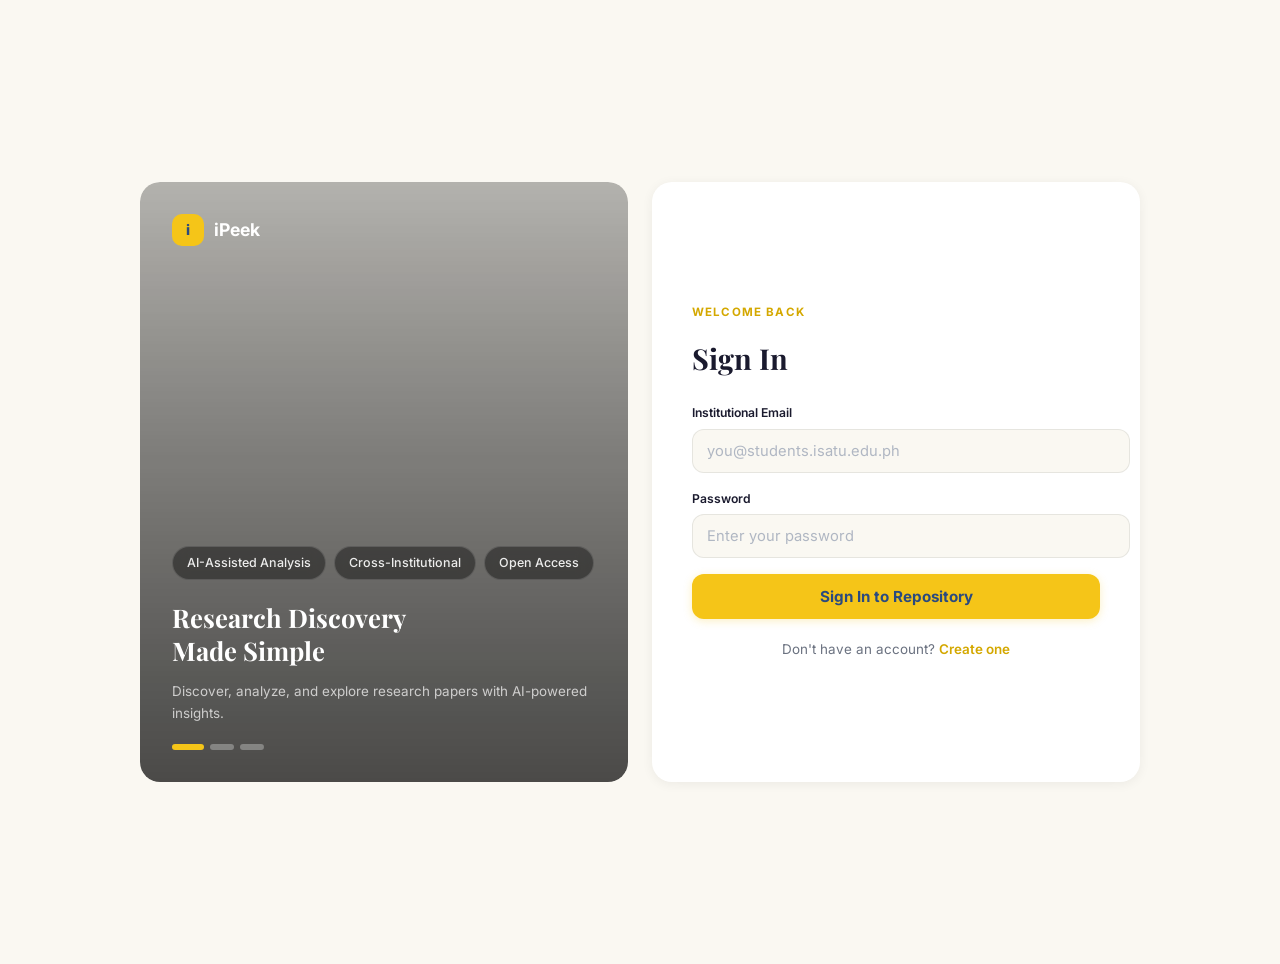
==== commit 2aeb38df: "Rework frontend and improve research details" ====
--- a/frontend/index.html
+++ b/frontend/index.html
@@ -6,6 +6,9 @@
 
   <title>iPeek — Sign In</title>
 
+  <link rel="preconnect" href="https://fonts.googleapis.com">
+  <link rel="preconnect" href="https://fonts.gstatic.com" crossorigin>
+  <link href="https://fonts.googleapis.com/css2?family=Playfair+Display:wght@600;700;800&family=Inter:wght@400;500;600;700&display=swap" rel="stylesheet">
   <link rel="stylesheet" href="css/style.css">
 </head>
 
@@ -13,245 +16,204 @@
 
   <div class="page-ambient" id="ambientBg"></div>
 
-  <div class="login-box">
+
+  <!-- ============================================================
+       SPLIT SCREEN CONTAINER
+  ============================================================= -->
+  <div class="login-container">
 
     <!-- ============================================================
-         BRAND
+         LEFT PANEL — Hero Image
     ============================================================= -->
-    <div class="login-brand">
-      <div class="login-logo">i</div>
-
-      <h1>iPeek</h1>
-
-      <p>Centralized Digital Repository System</p>
+    <div class="login-left">
+      <div class="login-left-overlay"></div>
+
+      <div class="login-left-content">
+
+        <div class="login-left-brand">
+          <div class="nav-logo">i</div>
+          <span>iPeek</span>
+        </div>
+
+        <div>
+          <div class="login-features">
+            <div class="login-feature-pill">AI-Assisted Analysis</div>
+            <div class="login-feature-pill">Cross-Institutional</div>
+            <div class="login-feature-pill">Open Access</div>
+          </div>
+
+          <h2 class="login-left-headline">Research Discovery<br>Made Simple</h2>
+
+          <p class="login-left-sub">
+            Discover, analyze, and explore research papers with AI-powered insights.
+          </p>
+
+          <div class="login-dots">
+            <div class="login-dot active"></div>
+            <div class="login-dot"></div>
+            <div class="login-dot"></div>
+          </div>
+        </div>
+
+      </div>
     </div>
 
 
     <!-- ============================================================
-         SIGN IN PANEL
+         RIGHT PANEL — Forms
     ============================================================= -->
-    <div id="loginPanel">
-
-      <div class="err-box" id="loginErr"></div>
-
-      <label class="login-label">
-        Institutional Email
-      </label>
-
-      <input
-        class="login-input"
-        id="loginUid"
-        type="email"
-        placeholder="you@students.isatu.edu.ph"
-      >
-
-      <label class="login-label">
-        Password
-      </label>
-
-      <input
-        class="login-input"
-        id="loginPwd"
-        type="password"
-        placeholder="••••••••"
-      >
-
-      <!-- IMPORTANT:
-           type="button" prevents accidental form submission -->
-      <button
-        type="button"
-        class="btn-sign"
-        id="loginBtn"
-      >
-        Sign In to Repository
-      </button>
-
-      <div class="login-foot">
-        Don't have an account?
-        <a href="#" id="showRegisterLink">Create one</a>
+    <div class="login-right">
+
+      <!-- ============================================================
+           SIGN IN PANEL
+      ============================================================= -->
+      <div id="loginPanel">
+
+        <div class="login-welcome">Welcome back</div>
+        <h1 class="login-heading">Sign In</h1>
+
+        <div class="err-box" id="loginErr"></div>
+
+        <label class="login-label">Institutional Email</label>
+        <input
+          class="login-input"
+          id="loginUid"
+          type="email"
+          placeholder="you@students.isatu.edu.ph"
+        >
+
+        <label class="login-label">Password</label>
+        <input
+          class="login-input"
+          id="loginPwd"
+          type="password"
+          placeholder="Enter your password"
+        >
+
+        <button
+          type="button"
+          class="btn-sign"
+          id="loginBtn"
+        >
+          Sign In to Repository
+        </button>
+
+        <div class="login-foot">
+          Don't have an account?
+          <a href="#" id="showRegisterLink">Create one</a>
+        </div>
+
       </div>
 
-    </div>
-
-
-    <!-- ============================================================
-         REGISTER PANEL
-         STEP 1: ACCOUNT DETAILS
-    ============================================================= -->
-    <div id="registerPanel" style="display:none;">
-
-      <div class="err-box" id="regErr"></div>
-
-      <label class="login-label">
-        Full Name
-      </label>
-
-      <input
-        class="login-input"
-        id="regFullname"
-        type="text"
-        placeholder="Juan Dela Cruz"
-      >
-
-
-      <label class="login-label">
-        Institutional Email
-      </label>
-
-      <input
-        class="login-input"
-        id="regEmail"
-        type="email"
-        placeholder="you@students.isatu.edu.ph or you@isatu.edu.ph"
-      >
-
-
-      <label class="login-label">
-        Department / College
-      </label>
-
-      <select
-        class="login-input"
-        id="regDept"
-      >
-        <option value="">
-          — Select your college —
-        </option>
-
-        <option>
-          College of Engineering and Architecture
-        </option>
-
-        <option>
-          College of Computing and Informatics
-        </option>
-
-        <option>
-          College of Arts and Sciences
-        </option>
-
-        <option>
-          College of Industrial Technology
-        </option>
-
-        <option>
-          College of Education
-        </option>
-      </select>
-
-
-      <label class="login-label">
-        Password
-      </label>
-
-      <input
-        class="login-input"
-        id="regPwd"
-        type="password"
-        placeholder="Min. 8 characters"
-      >
-
-
-      <label class="login-label">
-        Confirm Password
-      </label>
-
-      <input
-        class="login-input"
-        id="regPwd2"
-        type="password"
-        placeholder="Repeat password"
-      >
-
-
-      <!-- IMPORTANT:
-           No onclick here.
-           JavaScript will attach the click event. -->
-      <button
-        type="button"
-        class="btn-sign"
-        id="sendCodeBtn"
-      >
-        Send Verification Code
-      </button>
-
-
-      <div class="login-foot">
-
-        Already have an account?
-
-        <a href="#" id="showLoginLink">
-          Sign in
-        </a>
+
+      <!-- ============================================================
+           REGISTER PANEL — STEP 1: ACCOUNT DETAILS
+      ============================================================= -->
+      <div id="registerPanel" style="display:none;">
+
+        <div class="login-welcome">Create account</div>
+        <h1 class="login-heading">Register</h1>
+
+        <div class="err-box" id="regErr"></div>
+
+        <label class="login-label">Full Name</label>
+        <input
+          class="login-input"
+          id="regFullname"
+          type="text"
+          placeholder="Juan Dela Cruz"
+        >
+
+        <label class="login-label">Institutional Email</label>
+        <input
+          class="login-input"
+          id="regEmail"
+          type="email"
+          placeholder="you@students.isatu.edu.ph or you@isatu.edu.ph"
+        >
+
+        <label class="login-label">Department / College</label>
+        <select class="login-input" id="regDept">
+          <option value="">— Select your college —</option>
+          <option>College of Engineering and Architecture</option>
+          <option>College of Computing and Informatics</option>
+          <option>College of Arts and Sciences</option>
+          <option>College of Industrial Technology</option>
+          <option>College of Education</option>
+        </select>
+
+        <label class="login-label">Password</label>
+        <input
+          class="login-input"
+          id="regPwd"
+          type="password"
+          placeholder="Min. 8 characters"
+        >
+
+        <label class="login-label">Confirm Password</label>
+        <input
+          class="login-input"
+          id="regPwd2"
+          type="password"
+          placeholder="Repeat password"
+        >
+
+        <button
+          type="button"
+          class="btn-sign"
+          id="sendCodeBtn"
+        >
+          Send Verification Code
+        </button>
+
+        <div class="login-foot">
+          Already have an account?
+          <a href="#" id="showLoginLink">Sign in</a>
+        </div>
 
       </div>
 
-    </div>
-
-
-    <!-- ============================================================
-         OTP PANEL
-         STEP 2: VERIFY EMAIL
-    ============================================================= -->
-    <div id="otpPanel" style="display:none;">
-
-      <div class="err-box" id="otpErr"></div>
-
-
-      <p
-        style="
-          font-size:0.84rem;
-          color:var(--muted, #666);
-          margin-bottom:14px;
-        "
-      >
-        We sent a 6-digit code to
-
-        <strong id="otpEmailDisplay"></strong>.
-
-        Enter it below.
-      </p>
-
-
-      <label class="login-label">
-        Verification Code
-      </label>
-
-
-      <input
-        class="login-input"
-        id="otpCode"
-        type="text"
-        maxlength="6"
-        inputmode="numeric"
-        autocomplete="one-time-code"
-        placeholder="123456"
-      >
-
-
-      <!-- IMPORTANT:
-           No onclick here.
-           JavaScript will attach the click event. -->
-      <button
-        type="button"
-        class="btn-sign"
-        id="verifyBtn"
-      >
-        Verify &amp; Create Account
-      </button>
-
-
-      <div class="login-foot">
-
-        <a href="#" id="resendCodeLink">
-          Resend code
-        </a>
-
-        &nbsp;·&nbsp;
-
-        <a href="#" id="editDetailsLink">
-          Edit details
-        </a>
+
+      <!-- ============================================================
+           OTP PANEL — STEP 2: VERIFY EMAIL
+      ============================================================= -->
+      <div id="otpPanel" style="display:none;">
+
+        <div class="login-welcome">Verify email</div>
+        <h1 class="login-heading">Enter Code</h1>
+
+        <div class="err-box" id="otpErr"></div>
+
+        <p style="font-size:0.84rem; color:var(--muted, #666); margin-bottom:14px;">
+          We sent a 6-digit code to
+          <strong id="otpEmailDisplay"></strong>.
+          Enter it below.
+        </p>
+
+        <label class="login-label">Verification Code</label>
+        <input
+          class="login-input"
+          id="otpCode"
+          type="text"
+          maxlength="6"
+          inputmode="numeric"
+          autocomplete="one-time-code"
+          placeholder="123456"
+        >
+
+        <button
+          type="button"
+          class="btn-sign"
+          id="verifyBtn"
+        >
+          Verify &amp; Create Account
+        </button>
+
+        <div class="login-foot">
+          <a href="#" id="resendCodeLink">Resend code</a>
+          &nbsp;·&nbsp;
+          <a href="#" id="editDetailsLink">Edit details</a>
+        </div>
 
       </div>
 
@@ -263,217 +225,87 @@
   <!-- ============================================================
        TOAST NOTIFICATIONS
   ============================================================= -->
-  <div
-    class="toast-wrap"
-    id="toasts"
-  ></div>
+  <div class="toast-wrap" id="toasts"></div>
 
 
   <!-- ============================================================
        JAVASCRIPT
   ============================================================= -->
-
-  <!-- Shared API layer -->
   <script src="js/api.js"></script>
-
-  <!-- Login / registration / OTP logic -->
   <script src="js/login.js"></script>
 
-  <!-- Motion effects -->
-  <!-- <script src="js/motion.js"></script> -->
-
-
-  <!-- ============================================================
-       PAGE EVENT HANDLERS
-       
-       IMPORTANT:
-       We intentionally do NOT use inline onclick attributes.
-       This prevents duplicate calls and accidental form submission.
-  ============================================================= -->
   <script>
-
     document.addEventListener("DOMContentLoaded", () => {
 
-      console.log("INDEX.HTML LOADED");
-
-
-      /* ------------------------------------------------------------
-         LOGIN
-      ------------------------------------------------------------ */
-
-      const loginBtn =
-        document.getElementById("loginBtn");
-
+      const loginBtn = document.getElementById("loginBtn");
       if (loginBtn) {
-
-        loginBtn.addEventListener("click", (event) => {
-
-          event.preventDefault();
-          event.stopPropagation();
-
-          console.log("LOGIN BUTTON CLICKED");
-
+        loginBtn.addEventListener("click", (e) => {
+          e.preventDefault();
+          e.stopPropagation();
           login();
-
-        });
-
-      }
-
-
-      /* ------------------------------------------------------------
-         SHOW REGISTER
-      ------------------------------------------------------------ */
-
-      const showRegisterLink =
-        document.getElementById("showRegisterLink");
-
+        });
+      }
+
+      const showRegisterLink = document.getElementById("showRegisterLink");
       if (showRegisterLink) {
-
-        showRegisterLink.addEventListener("click", (event) => {
-
-          event.preventDefault();
-          event.stopPropagation();
-
-          console.log("SHOW REGISTER CLICKED");
-
+        showRegisterLink.addEventListener("click", (e) => {
+          e.preventDefault();
+          e.stopPropagation();
           showRegister();
-
-        });
-
-      }
-
-
-      /* ------------------------------------------------------------
-         SHOW LOGIN
-      ------------------------------------------------------------ */
-
-      const showLoginLink =
-        document.getElementById("showLoginLink");
-
+        });
+      }
+
+      const showLoginLink = document.getElementById("showLoginLink");
       if (showLoginLink) {
-
-        showLoginLink.addEventListener("click", (event) => {
-
-          event.preventDefault();
-          event.stopPropagation();
-
-          console.log("SHOW LOGIN CLICKED");
-
+        showLoginLink.addEventListener("click", (e) => {
+          e.preventDefault();
+          e.stopPropagation();
           showLogin();
-
-        });
-
-      }
-
-
-      /* ------------------------------------------------------------
-         SEND OTP
-      ------------------------------------------------------------ */
-
-      const sendCodeBtn =
-        document.getElementById("sendCodeBtn");
-
+        });
+      }
+
+      const sendCodeBtn = document.getElementById("sendCodeBtn");
       if (sendCodeBtn) {
-
-        sendCodeBtn.addEventListener("click", (event) => {
-
-          event.preventDefault();
-          event.stopPropagation();
-
-          console.log("SEND OTP BUTTON CLICKED");
-
+        sendCodeBtn.addEventListener("click", (e) => {
+          e.preventDefault();
+          e.stopPropagation();
           sendOtp();
-
-        });
-
-      }
-
-
-      /* ------------------------------------------------------------
-         VERIFY OTP
-      ------------------------------------------------------------ */
-
-      const verifyBtn =
-        document.getElementById("verifyBtn");
-
+        });
+      }
+
+      const verifyBtn = document.getElementById("verifyBtn");
       if (verifyBtn) {
-
-        verifyBtn.addEventListener("click", (event) => {
-
-          event.preventDefault();
-          event.stopPropagation();
-
-          console.log("VERIFY OTP BUTTON CLICKED");
-
+        verifyBtn.addEventListener("click", (e) => {
+          e.preventDefault();
+          e.stopPropagation();
           verifyAndRegister();
-
-        });
-
-      }
-
-
-      /* ------------------------------------------------------------
-         RESEND OTP
-      ------------------------------------------------------------ */
-
-      const resendCodeLink =
-        document.getElementById("resendCodeLink");
-
+        });
+      }
+
+      const resendCodeLink = document.getElementById("resendCodeLink");
       if (resendCodeLink) {
-
-        resendCodeLink.addEventListener("click", (event) => {
-
-          event.preventDefault();
-          event.stopPropagation();
-
-          console.log("RESEND OTP CLICKED");
-
+        resendCodeLink.addEventListener("click", (e) => {
+          e.preventDefault();
+          e.stopPropagation();
           sendOtp();
-
-        });
-
-      }
-
-
-      /* ------------------------------------------------------------
-         EDIT REGISTRATION DETAILS
-      ------------------------------------------------------------ */
-
-      const editDetailsLink =
-        document.getElementById("editDetailsLink");
-
+        });
+      }
+
+      const editDetailsLink = document.getElementById("editDetailsLink");
       if (editDetailsLink) {
-
-        editDetailsLink.addEventListener("click", (event) => {
-
-          event.preventDefault();
-          event.stopPropagation();
-
-          console.log("EDIT DETAILS CLICKED");
-
+        editDetailsLink.addEventListener("click", (e) => {
+          e.preventDefault();
+          e.stopPropagation();
           showRegister();
-
-        });
-
-      }
-
-
-      /* ------------------------------------------------------------
-         AMBIENT BACKGROUND
-      ------------------------------------------------------------ */
+        });
+      }
 
       if (typeof initAmbientBackground === "function") {
-
-        initAmbientBackground(
-          document.getElementById("ambientBg"),
-          500
-        );
-
+        initAmbientBackground(document.getElementById("ambientBg"), 500);
       }
 
     });
-
   </script>
 
 </body>
-</html>+</html>
--- a/frontend/css/style.css
+++ b/frontend/css/style.css
@@ -1,83 +1,101 @@
 /* =============================================================
    iPeek — Global Stylesheet
-   All page styles live here. No inline styles in HTML files.
-
-   Design tokens:
-   --primary     : dark navy blue (main brand color)
-   --accent      : yellow (buttons, highlights)
-   --bg          : light grey page background
-   --card        : white card background
-   --border      : light grey border
-   --text        : near-black body text
-   --muted       : grey secondary text
+   Design: Warm cream base, serif headings, soft shadows,
+   yellow/gold accents, flat clean aesthetic.
    ============================================================= */
 
 /* ── Reset ────────────────────────────────────────────────── */
-*, *::before, *::after { box-sizing: border-box; margin: 0; padding: 0; }
+*, *::before, *after { box-sizing: border-box; margin: 0; padding: 0; }
 
 :root {
-  --primary:     #1a2d4f;
-  --primary-lt:  #2a4a7f;
-  --accent:      #f5c518;
-  --accent-dk:   #d4a800;
-  --bg:          #f4f6fb;
-  --card:        #ffffff;
-  --border:      #e8eaf0;
+  /* Cream base */
+  --bg:          #FAF8F2;
+  --bg-alt:      #F5F3ED;
+  --card:        #FFFFFF;
+
+  /* Palette */
+  --primary:     #2A4A7F;
+  --primary-lt:  #3a6aaf;
+  --accent:      #F5C518;
+  --accent-dk:   #D4A800;
+  --orange:      #FF8C42;
+
+  /* Semantic */
   --text:        #1a1a2e;
   --muted:       #6b7280;
+  --border:      rgba(0,0,0,0.06);
   --success:     #16a34a;
   --warning:     #d97706;
   --danger:      #dc2626;
   --info:        #2563eb;
-  --radius:      10px;
-  --shadow:      0 1px 4px rgba(0,0,0,0.08);
-  --shadow-md:   0 4px 16px rgba(0,0,0,0.10);
+
+  /* Typography */
+  --font-serif:  'Playfair Display', Georgia, serif;
+  --font-sans:   'Inter', 'Segoe UI', sans-serif;
+
+  /* Shadows — warm, soft */
+  --shadow-sm:   0 1px 3px rgba(0,0,0,0.04);
+  --shadow:      0 2px 12px rgba(0,0,0,0.06);
+  --shadow-md:   0 4px 20px rgba(0,0,0,0.08);
+  --shadow-lg:   0 8px 32px rgba(0,0,0,0.10);
+
+  /* Radius */
+  --radius:      16px;
+  --radius-sm:   12px;
+  --radius-lg:   20px;
+  --radius-pill:  9999px;
+
+  /* Glass (overlays only) */
+  --glass-bg:    rgba(255,255,255,0.85);
+  --glass-border:rgba(255,255,255,0.6);
+  --glass-blur:  12px;
 }
 
 body {
-  font-family: 'Inter', 'Segoe UI', sans-serif;
-  font-feature-settings: "cv11", "ss01";
+  font-family: var(--font-sans);
   background: var(--bg);
   color: var(--text);
   font-size: 14px;
   line-height: 1.6;
   -webkit-font-smoothing: antialiased;
+  min-height: 100vh;
 }
 
 a    { text-decoration: none; color: inherit; }
 button, input, textarea, select { font-family: inherit; cursor: pointer; }
 
-/* ── Navbar ────────────────────────────────────────────────── */
-/* Top sticky navigation bar used on every authenticated page */
+h1, h2, h3 { font-family: var(--font-serif); color: var(--text); }
+
+/* ── Navbar — Full-width flat bar ─────────────────────────── */
 .navbar {
-  background: var(--primary);
-  height: 52px;
-  display: flex;
-  align-items: center;
-  padding: 0 20px;
-  gap: 16px;
   position: sticky;
   top: 0;
   z-index: 100;
-  box-shadow: var(--shadow);
-}
-
-/* Brand logo + name on the left */
+  height: 60px;
+  display: flex;
+  align-items: center;
+  padding: 0 24px;
+  gap: 16px;
+  background: var(--card);
+  border-bottom: 1px solid var(--border);
+  box-shadow: var(--shadow-sm);
+}
+
 .nav-brand {
   display: flex;
   align-items: center;
-  gap: 8px;
-  color: white;
+  gap: 10px;
+  color: var(--text);
   font-weight: 700;
-  font-size: 1rem;
+  font-size: 1.05rem;
   margin-right: 8px;
   white-space: nowrap;
-}
-
-/* Yellow square logo icon */
+  flex-shrink: 0;
+}
+
 .nav-logo {
-  width: 28px; height: 28px;
-  border-radius: 7px;
+  width: 32px; height: 32px;
+  border-radius: 10px;
   background: var(--accent);
   color: var(--primary);
   font-weight: 800;
@@ -86,33 +104,154 @@
   flex-shrink: 0;
 }
 
-/* Navigation links row */
-.nav-links { display: flex; gap: 2px; flex: 1; }
-
-.nav-link {
-  color: rgba(255,255,255,0.7);
-  padding: 5px 12px;
-  border-radius: 6px;
-  font-size: 0.84rem;
+.nav-links { display: flex; gap: 4px; flex: 1; }
+
+/* Nav track wraps the pill list — subtle bg on flat bar */
+.nav-track {
+  display: flex;
+  align-items: center;
+  gap: 2px;
+}
+
+.nav-right {
+  display: flex;
+  align-items: center;
+  gap: 12px;
+  margin-left: auto;
+  flex-shrink: 0;
+}
+
+/* ── Pill Nav — gliding highlight ──────────────────────────── */
+.pill-list {
+  position: relative;
+  display: flex;
+  align-items: center;
+  gap: 2px;
+  list-style: none;
+  margin: 0;
+  padding: 0;
+}
+
+.pill-indicator {
+  position: absolute;
+  top: 0; left: 0;
+  background: rgba(245, 197, 24, 0.15);
+  border-radius: var(--radius-sm);
+  opacity: 0;
+  transition: transform 220ms cubic-bezier(0.4, 0, 0.2, 1),
+              width 220ms cubic-bezier(0.4, 0, 0.2, 1),
+              opacity 150ms;
+  z-index: 0;
+  pointer-events: none;
+}
+
+.pill-list > li { display: flex; }
+
+.pill {
+  position: relative;
+  z-index: 1;
+  display: inline-flex;
+  align-items: center;
+  gap: 6px;
+  padding: 7px 14px;
+  border-radius: var(--radius-sm);
+  color: var(--muted);
+  font-size: 0.88rem;
   font-weight: 500;
-  transition: all 0.15s;
+  text-decoration: none;
+  transition: color 180ms, background 180ms;
+  white-space: nowrap;
+}
+
+.pill:hover { color: var(--text); background: rgba(0,0,0,0.03); }
+.pill.nav-lit { color: var(--primary); font-weight: 600; }
+.pill.is-active { color: var(--primary); font-weight: 600; }
+
+/* ── Nav icon button (bell, logout) ───────────────────────── */
+.nav-icon-btn {
+  width: 36px; height: 36px;
+  border-radius: 50%;
   border: none;
-  background: none;
-  white-space: nowrap;
-}
-
-.nav-link:hover,
-.nav-link.active {
-  color: white;
-  background: rgba(255,255,255,0.10);
-}
-
-/* Right side of navbar: avatar + role pill */
-.nav-right { display: flex; align-items: center; gap: 10px; margin-left: auto; }
-
-/* Circular avatar with user initials */
+  background: transparent;
+  display: flex; align-items: center; justify-content: center;
+  font-size: 1.1rem;
+  color: var(--muted);
+  cursor: pointer;
+  transition: background 0.15s, color 0.15s;
+  position: relative;
+}
+.nav-icon-btn:hover { background: rgba(0,0,0,0.05); color: var(--text); }
+
+/* ── Notification Dropdown ─────────────────────────────────── */
+.nav-notif-wrapper { position: relative; }
+
+.nav-dropdown {
+  position: absolute;
+  top: calc(100% + 8px);
+  right: 0;
+  background: var(--card);
+  border-radius: var(--radius);
+  box-shadow: var(--shadow-lg);
+  border: 1px solid var(--border);
+  min-width: 320px;
+  max-height: 400px;
+  overflow-y: auto;
+  z-index: 200;
+  display: none;
+}
+.nav-dropdown.open { display: block; }
+
+.notif-header {
+  padding: 14px 16px;
+  font-weight: 700;
+  font-size: 0.88rem;
+  border-bottom: 1px solid var(--border);
+  color: var(--text);
+}
+
+.notif-item {
+  padding: 12px 16px;
+  border-bottom: 1px solid var(--border);
+  font-size: 0.82rem;
+  display: flex;
+  gap: 10px;
+  align-items: flex-start;
+  transition: background 0.12s;
+}
+.notif-item:hover { background: rgba(0,0,0,0.02); }
+.notif-item:last-child { border: none; }
+
+.notif-icon {
+  width: 32px; height: 32px;
+  border-radius: 50%;
+  display: flex; align-items: center; justify-content: center;
+  flex-shrink: 0;
+  font-size: 0.85rem;
+}
+.notif-icon.approved { background: #E8F5E9; }
+.notif-icon.pending  { background: #FFF3E0; }
+.notif-icon.returned { background: #FFEBEE; }
+
+.notif-text { flex: 1; line-height: 1.4; }
+.notif-text strong { font-weight: 600; }
+.notif-time { font-size: 0.72rem; color: var(--muted); margin-top: 2px; }
+
+.notif-empty { padding: 24px; text-align: center; color: var(--muted); font-size: 0.84rem; }
+
+/* ── Profile Pill (avatar + role) ──────────────────────────── */
+.profile-pill {
+  display: inline-flex;
+  align-items: center;
+  gap: 8px;
+  padding: 4px 12px 4px 4px;
+  border-radius: var(--radius-pill);
+  text-decoration: none;
+  transition: background 0.15s;
+}
+.profile-pill:hover { background: rgba(0,0,0,0.04); }
+
 .avatar {
-  width: 30px; height: 30px;
+  width: 32px; height: 32px;
   border-radius: 50%;
   background: var(--accent);
   color: var(--primary);
@@ -123,202 +262,270 @@
   cursor: pointer;
 }
 
-/* Yellow pill showing user role */
 .role-pill {
   background: var(--accent);
   color: var(--primary);
-  font-size: 0.68rem;
+  font-size: 0.72rem;
   font-weight: 700;
-  padding: 2px 8px;
-  border-radius: 20px;
+  padding: 3px 10px;
+  border-radius: var(--radius-pill);
   white-space: nowrap;
 }
 
-/* ── Two-column page layout (sidebar + main) ──────────────── */
-/* Used on browse, review pages */
+/* ── Mobile Header ─────────────────────────────────────────── */
+.mobile-header {
+  display: none;
+  position: sticky;
+  top: 0;
+  z-index: 100;
+  height: 52px;
+  background: var(--card);
+  border-bottom: 1px solid var(--border);
+  padding: 0 16px;
+  align-items: center;
+  justify-content: space-between;
+}
+
+.mobile-header .nav-brand { font-size: 0.95rem; }
+
+.mobile-profile-icon {
+  width: 32px; height: 32px;
+  border-radius: 50%;
+  background: var(--accent);
+  color: var(--primary);
+  font-weight: 700;
+  font-size: 0.75rem;
+  display: flex; align-items: center; justify-content: center;
+  text-decoration: none;
+}
+
+/* ── Bottom Tab Bar (Mobile) ──────────────────────────────── */
+.bottom-tab-bar {
+  display: none;
+  position: fixed;
+  bottom: 0;
+  left: 0; right: 0;
+  z-index: 100;
+  background: var(--card);
+  border-top: 1px solid var(--border);
+  box-shadow: 0 -2px 8px rgba(0,0,0,0.04);
+  padding: 6px 8px;
+  padding-bottom: max(6px, env(safe-area-inset-bottom));
+}
+
+.bottom-tab-bar .pill-list {
+  justify-content: space-around;
+}
+
+.bottom-tab-bar .pill {
+  flex-direction: column;
+  gap: 2px;
+  padding: 6px 10px;
+  font-size: 0.65rem;
+  text-align: center;
+}
+
+.bottom-tab-bar .pill-indicator {
+  border-radius: var(--radius-sm);
+}
+
+/* ── Layouts ───────────────────────────────────────────────── */
 .layout {
   display: grid;
-  grid-template-columns: 200px 1fr;
-  min-height: calc(100vh - 52px);
-}
-
-/* Three-column layout used on research detail page */
-.layout-three {
-  display: grid;
-  grid-template-columns: 200px 1fr 280px;
-  min-height: calc(100vh - 52px);
-}
-/* Two-column layout used on research detail page (no left sidebar) */
+  grid-template-columns: 220px 1fr;
+  min-height: calc(100vh - 60px);
+  padding: 20px;
+  gap: 20px;
+  max-width: 1400px;
+  margin: 0 auto;
+}
+
 .layout-two {
   display: grid;
-  grid-template-columns: 1fr 280px;
-  min-height: calc(100vh - 52px);
-}
-/* Two-column layout for review queue page */
+  grid-template-columns: 1fr;
+  min-height: calc(100vh - 60px);
+  padding: 20px;
+  gap: 16px;
+  max-width: 780px;
+  margin: 0 auto;
+}
+
 .layout-review {
   display: grid;
-  grid-template-columns: 320px 1fr;
-  min-height: calc(100vh - 52px);
-}
-
-/* ── Sidebar ────────────────────────────────────────────────── */
-/* Left filter/navigation sidebar panel */
+  grid-template-columns: 340px 1fr;
+  min-height: calc(100vh - 60px);
+  padding: 20px;
+  gap: 20px;
+  max-width: 1200px;
+  margin: 0 auto;
+}
+
+/* ── Sidebar ───────────────────────────────────────────────── */
 .sidebar {
   background: var(--card);
-  border-right: 1px solid var(--border);
-  padding: 16px 0;
+  border-radius: var(--radius);
+  box-shadow: var(--shadow);
+  padding: 20px 0;
   overflow-y: auto;
-}
-
-/* Right panel used on detail page */
+  align-self: start;
+  position: sticky;
+  top: 80px;
+}
+
 .right-panel {
-  border-left: 1px solid var(--border);
-  background: var(--card);
-  padding: 16px;
+  background: var(--card);
+  border-radius: var(--radius);
+  box-shadow: var(--shadow);
+  padding: 18px;
   overflow-y: auto;
   display: flex;
   flex-direction: column;
   gap: 14px;
-}
-
-/* Main scrollable content area */
+  align-self: start;
+  position: sticky;
+  top: 80px;
+}
+
 .main { padding: 20px; overflow-y: auto; }
 
-/* Sidebar section grouping */
 .sb-section { margin-bottom: 20px; }
 
-/* Sidebar section label (uppercase small caps) */
 .sb-label {
   display: block;
-  font-size: 0.68rem;
+  font-size: 0.72rem;
   font-weight: 700;
   text-transform: uppercase;
   letter-spacing: 0.08em;
-  color: var(--muted);
-  padding: 0 14px;
-  margin-bottom: 4px;
-}
-
-/* Individual sidebar filter button */
+  color: var(--accent-dk);
+  padding: 0 16px;
+  margin-bottom: 6px;
+}
+
 .sb-item {
   display: flex;
   align-items: center;
   justify-content: space-between;
-  padding: 7px 14px;
-  font-size: 0.84rem;
+  padding: 9px 16px;
+  font-size: 0.88rem;
   color: var(--text);
   cursor: pointer;
-  transition: background 0.12s;
+  transition: all 0.15s;
   border: none;
   background: none;
   width: 100%;
   text-align: left;
-}
-
-.sb-item:hover  { background: var(--bg); }
-.sb-item.active { background: #ebf0ff; color: var(--info); font-weight: 600; }
-
-/* Small pill count next to sidebar items */
+  border-radius: var(--radius-sm);
+  margin: 0 8px;
+  width: calc(100% - 16px);
+}
+
+.sb-item:hover  { background: rgba(0,0,0,0.03); }
+.sb-item.active {
+  background: rgba(245, 197, 24, 0.12);
+  color: var(--primary);
+  font-weight: 600;
+}
+
 .sb-count {
-  font-size: 0.68rem;
+  font-size: 0.72rem;
   font-weight: 600;
   color: var(--muted);
-  background: var(--bg);
-  padding: 1px 6px;
-  border-radius: 20px;
-}
-
-/* ── Cards ──────────────────────────────────────────────────── */
-/* Base white card container */
+  background: rgba(0,0,0,0.04);
+  padding: 2px 8px;
+  border-radius: var(--radius-pill);
+}
+
+/* ── Cards ─────────────────────────────────────────────────── */
 .card {
   background: var(--card);
   border-radius: var(--radius);
-  border: 1px solid var(--border);
   box-shadow: var(--shadow);
-  padding: 18px;
-}
-
-/* ── Stat cards (dashboard) ─────────────────────────────────── */
-/* Grid of 4 metric cards at top of dashboard */
+  padding: 20px;
+  border: 1px solid rgba(0,0,0,0.03);
+}
+
+/* ── Stat Cards ────────────────────────────────────────────── */
 .stat-grid {
   display: grid;
   grid-template-columns: repeat(4, 1fr);
-  gap: 14px;
+  gap: 16px;
   margin-bottom: 20px;
 }
 
 .stat-card {
   background: var(--card);
   border-radius: var(--radius);
-  border: 1px solid var(--border);
-  padding: 18px;
+  box-shadow: var(--shadow);
+  padding: 20px;
   text-align: center;
-}
-
-/* Highlighted stat card (pending reviews) */
-.stat-card.hi { border-color: var(--accent); background: #fffbeb; }
-
-/* Large number inside stat card */
-.stat-num { font-size: 1.9rem; font-weight: 700; color: var(--primary); line-height: 1; }
+  border: 1px solid rgba(0,0,0,0.03);
+  transition: transform 0.2s, box-shadow 0.2s;
+}
+
+.stat-card:hover { transform: translateY(-2px); box-shadow: var(--shadow-md); }
+
+.stat-card.hi {
+  background: linear-gradient(135deg, #FFFBEB, #FEF3C7);
+  border: 1px solid rgba(245,197,24,0.2);
+}
+
+.stat-num { font-size: 2rem; font-weight: 700; color: var(--primary); line-height: 1; }
 .stat-card.hi .stat-num { color: var(--warning); }
-
-/* Label below stat number */
-.stat-lbl { font-size: 0.76rem; color: var(--muted); margin-top: 4px; }
-
-/* ── Buttons ────────────────────────────────────────────────── */
+.stat-lbl { font-size: 0.76rem; color: var(--muted); margin-top: 6px; font-weight: 500; }
+
+/* ── Buttons ───────────────────────────────────────────────── */
 .btn {
   display: inline-flex;
   align-items: center;
-  gap: 5px;
-  padding: 7px 16px;
+  gap: 6px;
+  padding: 8px 18px;
   border: none;
-  border-radius: 7px;
-  font-size: 0.84rem;
+  border-radius: var(--radius-sm);
+  font-size: 0.88rem;
   font-weight: 600;
   cursor: pointer;
-  transition: filter 0.15s;
+  transition: all 0.18s;
   white-space: nowrap;
-}
+  box-shadow: var(--shadow-sm);
+}
+
+.btn:hover    { filter: brightness(1.06); transform: translateY(-1px); box-shadow: var(--shadow); }
+.btn:active   { transform: scale(0.97) translateY(0); transition: transform 80ms; }
+.btn:disabled { opacity: 0.5; cursor: not-allowed; filter: none; transform: none; }
 
 .btn-primary { background: var(--primary); color: white; }
-.btn-accent  { background: var(--accent);  color: var(--primary); }
+.btn-accent  { background: var(--accent);  color: var(--primary); box-shadow: var(--shadow-sm), 0 2px 8px rgba(245,197,24,0.2); }
 .btn-success { background: var(--success); color: white; }
 .btn-danger  { background: var(--danger);  color: white; }
-.btn-ghost   { background: transparent; color: var(--primary); border: 1.5px solid var(--border); }
-
-.btn:hover    { filter: brightness(1.08); }
-.btn:active   { transform: scale(0.97); transition: transform 80ms; }
-.btn:disabled { opacity: 0.5; cursor: not-allowed; filter: none; }
-.btn-sm       { padding: 4px 11px; font-size: 0.78rem; }
-.btn-lg       { padding: 10px 24px; font-size: 0.95rem; }
-.btn-full     { width: 100%; justify-content: center; }
-
-/* ── Badges ─────────────────────────────────────────────────── */
-/* Status pill labels */
+.btn-ghost   { background: var(--card); color: var(--primary); border: 1px solid var(--border); }
+.btn-ghost:hover { background: var(--bg); }
+
+.btn-sm  { padding: 5px 12px; font-size: 0.78rem; }
+.btn-lg  { padding: 11px 26px; font-size: 0.95rem; }
+.btn-full { width: 100%; justify-content: center; }
+
+/* ── Badges (consistent everywhere) ───────────────────────── */
 .badge {
   display: inline-block;
-  padding: 2px 9px;
-  border-radius: 20px;
-  font-size: 0.68rem;
+  padding: 3px 10px;
+  border-radius: var(--radius-pill);
+  font-size: 0.72rem;
   font-weight: 700;
   text-transform: capitalize;
 }
 
-.badge-pending   { background: #fef3c7; color: #92400e; }
-.badge-validated { background: #d1fae5; color: #065f46; }
-.badge-approved  { background: #d1fae5; color: #065f46; }
-.badge-returned  { background: #fee2e2; color: #991b1b; }
-.badge-high      { background: #fee2e2; color: #991b1b; }
-.badge-moderate  { background: #fef3c7; color: #92400e; }
-.badge-low       { background: #d1fae5; color: #065f46; }
-
-/* ── Form elements ──────────────────────────────────────────── */
+.badge-pending   { background: #FFF3E0; color: #E65100; }
+.badge-validated { background: #E8F5E9; color: #2E7D32; }
+.badge-approved  { background: #E8F5E9; color: #2E7D32; }
+.badge-returned  { background: #FFEBEE; color: #C62828; }
+.badge-high      { background: #FFEBEE; color: #C62828; }
+.badge-moderate  { background: #FFF3E0; color: #E65100; }
+.badge-low       { background: #E8F5E9; color: #2E7D32; }
+
+/* ── Form Elements ─────────────────────────────────────────── */
 .form-group { margin-bottom: 14px; }
-
-/* Two-column form row */
-.form-row { display: grid; grid-template-columns: 1fr 1fr; gap: 14px; }
-
-/* Uppercase small label above inputs */
+.form-row   { display: grid; grid-template-columns: 1fr 1fr; gap: 14px; }
+
 .form-label {
   display: block;
   font-size: 0.72rem;
@@ -329,180 +536,222 @@
   margin-bottom: 5px;
 }
 
-/* Universal input/textarea/select style */
 .form-input {
   width: 100%;
-  padding: 8px 11px;
-  border: 1.5px solid var(--border);
-  border-radius: 7px;
+  padding: 10px 14px;
+  border: 1px solid rgba(0,0,0,0.08);
+  border-radius: var(--radius-sm);
   font-size: 0.88rem;
   color: var(--text);
-  background: white;
-  transition: border-color 0.15s;
-}
-
-.form-input:focus          { outline: none; border-color: var(--primary); }
-.form-input::placeholder   { color: #b0b7c3; }
-textarea.form-input        { resize: vertical; min-height: 80px; }
-select.form-input          { cursor: pointer; }
-
-/* ── Search bar ─────────────────────────────────────────────── */
+  background: var(--bg);
+  transition: border-color 0.18s, box-shadow 0.18s;
+}
+
+.form-input:focus {
+  outline: none;
+  border-color: var(--accent);
+  box-shadow: 0 0 0 2px rgba(245,197,24,0.2);
+}
+
+.form-input::placeholder { color: #b0b7c3; }
+textarea.form-input      { resize: vertical; min-height: 80px; }
+select.form-input        { cursor: pointer; }
+
+/* ── Search Bar ────────────────────────────────────────────── */
 .search-wrap {
   display: flex;
   align-items: center;
-  gap: 8px;
-  background: white;
-  border: 1.5px solid var(--border);
-  border-radius: 7px;
-  padding: 7px 12px;
+  gap: 10px;
+  background: var(--card);
+  border: 1px solid rgba(0,0,0,0.06);
+  border-radius: var(--radius);
+  padding: 12px 16px;
+  box-shadow: var(--shadow-sm);
+  transition: box-shadow 0.2s, border-color 0.2s;
+}
+
+.search-wrap:focus-within {
+  border-color: var(--accent);
+  box-shadow: var(--shadow), 0 0 0 2px rgba(245,197,24,0.15);
 }
 
 .search-wrap input {
   border: none;
   outline: none;
-  font-size: 0.88rem;
+  font-size: 0.92rem;
   width: 100%;
   background: transparent;
   color: var(--text);
 }
 
 .search-wrap input::placeholder { color: #b0b7c3; }
-.search-icon { color: var(--muted); font-size: 0.9rem; flex-shrink: 0; }
-
-/* ── Hero banner (browse page) ──────────────────────────────── */
+.search-icon { color: var(--muted); font-size: 1rem; flex-shrink: 0; }
+
+/* ── Hero Banner ───────────────────────────────────────────── */
 .hero {
-  background: linear-gradient(120deg, var(--primary), #2a4a7f);
+  background: linear-gradient(135deg, var(--primary), var(--primary-lt));
   border-radius: var(--radius);
   color: white;
-  padding: 18px 22px;
-  margin-bottom: 16px;
+  padding: 22px 26px;
+  margin-bottom: 18px;
   display: flex;
   align-items: center;
   justify-content: space-between;
-}
-
-.hero h2 { font-size: 1rem; margin-bottom: 3px; }
-.hero p  { font-size: 0.76rem; opacity: 0.7; }
-
-/* ── Year filter pills (browse page) ────────────────────────── */
-.year-pills { display: flex; gap: 5px; flex-wrap: wrap; margin-bottom: 14px; }
+  box-shadow: var(--shadow);
+}
+
+.hero h2 { font-size: 1.15rem; margin-bottom: 3px; color: white; }
+.hero p  { font-size: 0.78rem; opacity: 0.7; }
+
+/* ── Year Filter Pills ─────────────────────────────────────── */
+.year-pills { display: flex; gap: 6px; flex-wrap: wrap; margin-bottom: 14px; }
 
 .year-pill {
-  padding: 3px 11px;
-  border-radius: 20px;
-  font-size: 0.76rem;
+  padding: 5px 14px;
+  border-radius: var(--radius-pill);
+  font-size: 0.78rem;
   font-weight: 600;
   cursor: pointer;
-  border: 1.5px solid var(--border);
-  background: white;
+  border: 1px solid var(--border);
+  background: var(--card);
   color: var(--muted);
-  transition: all 0.15s;
-}
-
+  transition: all 0.18s;
+}
+
+.year-pill:hover  { color: var(--primary); border-color: rgba(42,74,127,0.2); }
 .year-pill.active { background: var(--primary); color: white; border-color: var(--primary); }
 
-/* ── Results info bar ───────────────────────────────────────── */
+/* ── Results Bar ───────────────────────────────────────────── */
 .results-bar {
   display: flex;
   align-items: center;
   justify-content: space-between;
-  margin-bottom: 12px;
-}
-
-.results-bar span { font-size: 0.78rem; color: var(--muted); }
-
-/* ── Research card grid (browse page) ───────────────────────── */
-.research-grid { display: grid; grid-template-columns: repeat(3, 1fr); gap: 14px; }
-
-/* Flowing inline-block variant — cards hug their own content width
-   and wrap naturally instead of locking into equal columns */
+  margin-bottom: 14px;
+}
+.results-bar span { font-size: 0.82rem; color: var(--muted); }
+
+/* ── Research Card Grid ────────────────────────────────────── */
+.research-grid { display: grid; grid-template-columns: repeat(2, 1fr); gap: 18px; }
+
 .research-grid-flow {
   display: flex;
   flex-wrap: wrap;
-  gap: 14px;
-}
-
+  gap: 18px;
+}
 .research-grid-flow .r-card {
   flex: 0 1 auto;
   min-width: 260px;
-  max-width: 340px;
-}
-
-/* Individual research card */
+  max-width: 380px;
+}
+
 .r-card {
   background: var(--card);
-  border: 1px solid var(--border);
-  border-radius: var(--radius);
-  padding: 14px;
+  border: 1px solid rgba(0,0,0,0.03);
+  border-radius: var(--radius);
+  padding: 18px;
   cursor: pointer;
-  transition: box-shadow 0.18s, transform 0.18s;
-}
-
-.r-card:hover { box-shadow: var(--shadow-md); transform: translateY(-2px); }
-
-.r-card-id    { font-size: 0.7rem; font-weight: 700; color: var(--muted); margin-bottom: 5px; }
-.r-card-title { font-size: 0.88rem; font-weight: 600; margin-bottom: 5px; line-height: 1.4; }
-.r-card-meta  { font-size: 0.76rem; color: var(--muted); margin-bottom: 9px; }
-.r-card-tags  { display: flex; flex-wrap: wrap; gap: 4px; }
-
-/* Technology tag chip */
+  box-shadow: var(--shadow);
+  transition: box-shadow 0.2s, transform 0.2s;
+}
+
+.r-card:hover {
+  box-shadow: var(--shadow-md);
+  transform: translateY(-2px);
+}
+
+.r-card-header {
+  display: flex;
+  align-items: center;
+  gap: 8px;
+  margin-bottom: 10px;
+}
+
+.r-card-id {
+  font-size: 0.72rem;
+  font-weight: 700;
+  color: var(--primary);
+  background: rgba(245,197,24,0.15);
+  padding: 2px 8px;
+  border-radius: var(--radius-pill);
+}
+
+.r-card-year { font-size: 0.78rem; color: var(--muted); }
+
+.r-card-status {
+  margin-left: auto;
+  flex-shrink: 0;
+}
+
+.r-card-title {
+  font-family: var(--font-serif);
+  font-size: 1rem;
+  font-weight: 700;
+  margin-bottom: 6px;
+  line-height: 1.4;
+  color: var(--text);
+}
+
+.r-card-meta { font-size: 0.78rem; color: var(--muted); margin-bottom: 10px; }
+.r-card-tags { display: flex; flex-wrap: wrap; gap: 5px; }
+
 .tag {
-  background: #ebf0ff;
-  color: var(--info);
-  font-size: 0.67rem;
-  font-weight: 600;
-  padding: 2px 7px;
-  border-radius: 20px;
-}
-
-/* ── Tab switcher ────────────────────────────────────────────── */
-/* Used on detail page for similarity/summary/gaps tabs */
+  background: rgba(0,0,0,0.04);
+  color: var(--text);
+  font-size: 0.72rem;
+  font-weight: 500;
+  padding: 3px 10px;
+  border-radius: var(--radius-pill);
+}
+
+/* ── Tab Switcher ──────────────────────────────────────────── */
 .tabs {
   display: flex;
-  gap: 2px;
-  background: var(--bg);
-  padding: 3px;
-  border-radius: 8px;
+  gap: 0;
+  background: rgba(0,0,0,0.04);
+  padding: 4px;
+  border-radius: var(--radius-sm);
   margin-bottom: 16px;
 }
 
 .tab-btn {
-  padding: 5px 14px;
+  flex: 1;
+  padding: 8px 16px;
   border: none;
   background: transparent;
-  border-radius: 6px;
-  font-size: 0.82rem;
+  border-radius: 10px;
+  font-size: 0.84rem;
   font-weight: 600;
   color: var(--muted);
   cursor: pointer;
-  transition: all 0.15s;
-}
-
-.tab-btn.active { background: white; color: var(--primary); box-shadow: var(--shadow); }
-
-/* ── AI result box ───────────────────────────────────────────── */
-/* Box that displays LLM-generated analysis text */
+  transition: all 0.18s;
+}
+
+.tab-btn:hover  { color: var(--text); }
+.tab-btn.active { background: var(--accent); color: var(--primary); box-shadow: var(--shadow-sm); }
+
+/* ── AI Result Box ─────────────────────────────────────────── */
 .ai-box {
-  background: #f8faff;
-  border: 1px solid #dbeafe;
-  border-radius: var(--radius);
-  padding: 14px;
+  background: var(--bg);
+  border: none;
+  border-radius: var(--radius);
+  padding: 18px;
   font-size: 0.86rem;
   line-height: 1.8;
   white-space: pre-wrap;
-  max-height: 380px;
+  max-height: 420px;
   overflow-y: auto;
   color: var(--text);
 }
 
-/* ── Research gap cards ──────────────────────────────────────── */
+/* ── Research Gap Cards ────────────────────────────────────── */
 .gap-item {
-  border: 1px solid var(--border);
-  border-left: 3px solid var(--accent);
-  border-radius: var(--radius);
-  padding: 14px 16px;
+  border: none;
+  border-left: 4px solid var(--accent);
+  border-radius: var(--radius);
+  padding: 16px 18px;
   margin-bottom: 12px;
   background: var(--card);
+  box-shadow: var(--shadow-sm);
 }
 
 .gap-header {
@@ -512,10 +761,8 @@
   margin-bottom: 10px;
 }
 
-/* Numbered index badge — solid yellow, reinforces brand color as the
-   dominant accent throughout the AI analysis panels */
 .gap-index {
-  width: 24px; height: 24px;
+  width: 26px; height: 26px;
   border-radius: 50%;
   background: var(--accent);
   color: var(--primary);
@@ -545,114 +792,100 @@
 .gap-text-block { margin-bottom: 10px; }
 
 .gap-recommendation-block {
-  background: #fffbeb;
-  border-radius: 7px;
-  padding: 8px 11px;
-  border: 1px solid #fde68a;
-}
-
-/* ── Similarity progress bars ────────────────────────────────── */
-.sim-row    { margin-bottom: 9px; }
-.sim-label  { display: flex; justify-content: space-between; font-size: 0.78rem; margin-bottom: 3px; }
-.sim-track  { height: 7px; background: var(--bg); border-radius: 4px; overflow: hidden; border: 1px solid var(--border); }
-.sim-fill   { height: 100%; border-radius: 4px; background: var(--primary); transition: width 0.5s ease; }
-
-/* ── Chat widget ─────────────────────────────────────────────── */
-.chat-wrap  { display: flex; flex-direction: column; height: 360px; }
-
-/* Scrollable message log */
-.chat-log {
-  flex: 1;
-  overflow-y: auto;
-  padding: 12px;
-  background: var(--bg);
-  border-radius: var(--radius);
-  border: 1px solid var(--border);
-  margin-bottom: 8px;
-  display: flex;
-  flex-direction: column;
-  gap: 8px;
-}
-
-/* Individual chat message row */
-.chat-msg { display: flex; flex-direction: column; max-width: 82%; }
-.chat-msg.user { align-self: flex-end; align-items: flex-end; }
-.chat-msg.bot  { align-self: flex-start; }
-
-/* Chat bubble */
-.chat-bubble {
-  padding: 9px 13px;
-  border-radius: 12px;
-  font-size: 0.85rem;
-  line-height: 1.6;
-  white-space: pre-wrap;
-}
-
-.chat-msg.user .chat-bubble { background: var(--primary); color: white; border-bottom-right-radius: 3px; }
-.chat-msg.bot  .chat-bubble { background: white; color: var(--text); border: 1px solid var(--border); border-bottom-left-radius: 3px; }
-
-/* Chat input row */
-.chat-input-row { display: flex; gap: 7px; }
-
-.chat-input-row textarea {
-  flex: 1;
-  resize: none;
-  height: 40px;
-  padding: 9px 11px;
-  border: 1.5px solid var(--border);
-  border-radius: 7px;
-  font-size: 0.85rem;
-  font-family: inherit;
-}
-
-.chat-input-row textarea:focus { outline: none; border-color: var(--primary); }
-
-/* ── Drag and drop upload zone ───────────────────────────────── */
+  background: rgba(245,197,24,0.06);
+  border-radius: var(--radius-sm);
+  padding: 10px 14px;
+}
+
+/* ── Similarity Bars ───────────────────────────────────────── */
+.sim-row    { margin-bottom: 12px; }
+.sim-label  { display: flex; justify-content: space-between; font-size: 0.82rem; margin-bottom: 4px; }
+.sim-track  { height: 8px; background: rgba(0,0,0,0.04); border-radius: var(--radius-pill); overflow: hidden; }
+.sim-fill   { height: 100%; border-radius: var(--radius-pill); background: var(--primary); transition: width 0.5s ease; }
+
+/* ── Citation Badges ───────────────────────────────────────── */
+.citation-badges {
+  display: flex;
+  flex-wrap: wrap;
+  gap: 6px;
+  margin-top: 16px;
+  padding-top: 14px;
+  border-top: 1px solid var(--border);
+}
+
+.citation-badge {
+  display: inline-block;
+  background: rgba(0,0,0,0.04);
+  color: var(--text);
+  font-size: 0.76rem;
+  font-weight: 500;
+  padding: 4px 12px;
+  border-radius: var(--radius-pill);
+  border: 1px solid rgba(0,0,0,0.06);
+}
+
+/* ── Drag & Drop Upload Zone ───────────────────────────────── */
 .drop-zone {
-  border: 2px dashed var(--border);
-  border-radius: var(--radius);
-  padding: 36px;
+  border: 2px dashed rgba(0,0,0,0.12);
+  border-radius: var(--radius);
+  padding: 40px;
   text-align: center;
   cursor: pointer;
-  transition: all 0.18s;
+  transition: all 0.2s;
+  background: var(--bg);
 }
 
 .drop-zone:hover,
-.drop-zone.over { border-color: var(--primary); background: #f0f4ff; }
-
-.drop-icon { font-size: 1.8rem; margin-bottom: 6px; }
-.drop-text { font-size: 0.84rem; color: var(--muted); }
-.drop-text span { color: var(--info); font-weight: 600; }
-
-/* ── Multi-step form indicator ───────────────────────────────── */
-.steps { display: flex; align-items: center; margin-bottom: 24px; }
-
-.step { display: flex; align-items: center; gap: 7px; font-size: 0.82rem; color: var(--muted); }
-
-/* Circle number for each step */
+.drop-zone.over {
+  border-color: var(--accent);
+  background: rgba(245,197,24,0.04);
+}
+
+.drop-icon { font-size: 2rem; margin-bottom: 8px; }
+.drop-text { font-size: 0.88rem; color: var(--muted); }
+.drop-text span { color: var(--primary); font-weight: 600; }
+
+/* ── Multi-Step Form Indicator ─────────────────────────────── */
+.steps {
+  display: flex;
+  align-items: center;
+  margin-bottom: 28px;
+  padding: 12px 16px;
+  background: var(--bg);
+  border-radius: var(--radius);
+}
+
+.step {
+  display: flex;
+  align-items: center;
+  gap: 8px;
+  font-size: 0.84rem;
+  color: var(--muted);
+}
+
 .step-dot {
-  width: 26px; height: 26px;
+  width: 28px; height: 28px;
   border-radius: 50%;
-  border: 2px solid var(--border);
-  background: white;
+  border: 2px solid rgba(0,0,0,0.1);
+  background: var(--card);
   display: flex; align-items: center; justify-content: center;
   font-size: 0.75rem; font-weight: 700;
   flex-shrink: 0;
+  transition: all 0.2s;
 }
 
 .step.active .step-dot { background: var(--primary); border-color: var(--primary); color: white; }
 .step.done   .step-dot { background: var(--success);  border-color: var(--success);  color: white; }
 .step.active { color: var(--primary); font-weight: 600; }
 
-/* Line connecting steps */
-.step-line { flex: 1; height: 2px; background: var(--border); margin: 0 6px; }
+.step-line { flex: 1; height: 2px; background: rgba(0,0,0,0.08); margin: 0 8px; border-radius: 1px; }
 .step.done + .step-line { background: var(--success); }
 
-/* ── Spinner (loading indicator) ─────────────────────────────── */
+/* ── Spinner ───────────────────────────────────────────────── */
 .spinner {
   width: 18px; height: 18px;
   border-radius: 50%;
-  border: 2.5px solid var(--border);
+  border: 2.5px solid rgba(0,0,0,0.08);
   border-top-color: var(--primary);
   animation: spin 0.65s linear infinite;
   display: inline-block;
@@ -660,26 +893,24 @@
 
 @keyframes spin { to { transform: rotate(360deg); } }
 
-/* ── Toast notifications ─────────────────────────────────────── */
-/* Fixed container at bottom-right of screen */
+/* ── Toast Notifications ───────────────────────────────────── */
 .toast-wrap {
   position: fixed;
   bottom: 20px; right: 20px;
   z-index: 999;
   display: flex;
   flex-direction: column;
-  gap: 7px;
-}
-
-/* Individual toast message */
+  gap: 8px;
+}
+
 .toast {
-  background: white;
-  border-radius: 8px;
-  padding: 11px 16px;
-  box-shadow: var(--shadow-md);
+  background: var(--card);
+  border-radius: var(--radius-sm);
+  padding: 12px 18px;
+  box-shadow: var(--shadow-lg);
   border-left: 4px solid var(--primary);
   font-size: 0.84rem;
-  min-width: 260px;
+  min-width: 280px;
   animation: slideUp 0.25s ease;
 }
 
@@ -693,30 +924,39 @@
   to   { transform: translateY(0);    opacity: 1; }
 }
 
-/* ── Submission list items (review page) ─────────────────────── */
+/* ── Submission List Items (Review Queue) ──────────────────── */
 .sub-item {
-  padding: 12px;
-  border-radius: var(--radius);
-  border: 1px solid var(--border);
-  background: white;
+  padding: 14px;
+  border-radius: var(--radius);
+  background: var(--card);
   cursor: pointer;
   margin-bottom: 8px;
-  transition: all 0.15s;
-}
-
-/* ── Bulk selection bar (review queue) ──────────────────────── */
+  box-shadow: var(--shadow-sm);
+  border: 2px solid transparent;
+  transition: all 0.18s;
+}
+
+.sub-item:hover  { box-shadow: var(--shadow); border-color: rgba(0,0,0,0.06); }
+.sub-item.active { border-color: var(--accent); background: rgba(245,197,24,0.04); }
+
+.sub-item-title  { font-weight: 600; font-size: 0.88rem; margin-bottom: 4px; line-height: 1.4; }
+.sub-item-meta   { font-size: 0.74rem; color: var(--muted); margin-bottom: 6px; }
+.sub-item-footer { display: flex; align-items: center; justify-content: space-between; }
+.sub-item-time   { font-size: 0.72rem; color: var(--muted); }
+
+/* ── Bulk Selection Bar ────────────────────────────────────── */
 .bulk-bar {
   display: flex;
   align-items: center;
   justify-content: space-between;
-  background: #eff6ff;
-  border: 1px solid #bfdbfe;
-  border-radius: 8px;
-  padding: 8px 12px;
+  background: rgba(42,74,127,0.06);
+  border: 1px solid rgba(42,74,127,0.12);
+  border-radius: var(--radius-sm);
+  padding: 10px 14px;
   margin-top: 10px;
   font-size: 0.82rem;
   font-weight: 600;
-  color: #1d4ed8;
+  color: var(--primary);
 }
 
 .bulk-bar-actions { display: flex; gap: 8px; }
@@ -727,57 +967,50 @@
   cursor: pointer;
 }
 
-.sub-item:hover  { border-color: #c7d2fe; background: #f8f9ff; }
-.sub-item.active { border-color: var(--accent); background: #fffbeb; }
-
-.sub-item-title  { font-weight: 600; font-size: 0.85rem; margin-bottom: 3px; line-height: 1.4; }
-.sub-item-meta   { font-size: 0.74rem; color: var(--muted); margin-bottom: 6px; }
-.sub-item-footer { display: flex; align-items: center; justify-content: space-between; }
-.sub-item-time   { font-size: 0.7rem; color: var(--muted); }
-
-/* ── Filter tabs (review page submission list) ───────────────── */
+/* ── Filter Tabs ───────────────────────────────────────────── */
 .filter-tabs {
   display: flex;
-  gap: 4px;
-  background: var(--bg);
-  padding: 3px;
-  border-radius: 7px;
+  gap: 3px;
+  background: rgba(0,0,0,0.04);
+  padding: 4px;
+  border-radius: var(--radius-sm);
 }
 
 .filter-tab {
   flex: 1;
   text-align: center;
-  padding: 5px;
-  border-radius: 5px;
-  font-size: 0.76rem;
+  padding: 6px;
+  border-radius: 10px;
+  font-size: 0.78rem;
   font-weight: 600;
   color: var(--muted);
   cursor: pointer;
   border: none;
   background: transparent;
-  transition: all 0.15s;
-}
-
-.filter-tab.active { background: white; color: var(--primary); box-shadow: var(--shadow); }
-
-/* ── Submission review left panel ────────────────────────────── */
+  transition: all 0.18s;
+}
+
+.filter-tab:hover  { color: var(--text); }
+.filter-tab.active { background: var(--card); color: var(--primary); box-shadow: var(--shadow-sm); }
+
+/* ── Review Panels ─────────────────────────────────────────── */
 .sub-panel {
   background: var(--card);
-  border-right: 1px solid var(--border);
+  border-radius: var(--radius);
+  box-shadow: var(--shadow);
   display: flex;
   flex-direction: column;
   overflow: hidden;
 }
 
 .sub-panel-header {
-  padding: 14px 16px;
+  padding: 16px 18px;
   border-bottom: 1px solid var(--border);
   flex-shrink: 0;
 }
 
-.sub-panel-header h3 { font-size: 0.92rem; margin-bottom: 10px; }
-
-/* Scrollable submission card list */
+.sub-panel-header h3 { font-size: 0.95rem; margin-bottom: 10px; }
+
 .sub-list {
   flex: 1;
   overflow-y: auto;
@@ -787,29 +1020,29 @@
   gap: 8px;
 }
 
-/* ── Review detail panel ─────────────────────────────────────── */
-.detail-panel { padding: 20px; overflow-y: auto; }
-
-/* Title of the selected research paper */
-.detail-title { font-size: 1.05rem; font-weight: 700; margin-bottom: 6px; line-height: 1.4; }
-
-/* Row of metadata chips under title */
+.detail-panel {
+  background: var(--card);
+  border-radius: var(--radius);
+  box-shadow: var(--shadow);
+  padding: 22px;
+  overflow-y: auto;
+}
+
+.detail-title { font-family: var(--font-serif); font-size: 1.1rem; font-weight: 700; margin-bottom: 8px; line-height: 1.4; color: var(--text); }
+
 .detail-chips { display: flex; flex-wrap: wrap; gap: 6px; margin-bottom: 14px; }
 
-/* Individual metadata chip */
 .detail-chip {
   background: var(--bg);
-  border: 1px solid var(--border);
-  border-radius: 20px;
-  font-size: 0.72rem;
+  border: 1px solid rgba(0,0,0,0.06);
+  border-radius: var(--radius-pill);
+  font-size: 0.74rem;
   font-weight: 600;
   color: var(--muted);
-  padding: 2px 9px;
-}
-
-/* ── Requirements checklist ──────────────────────────────────── */
+  padding: 3px 10px;
+}
+
 .checklist { list-style: none; }
-
 .cl-item {
   display: flex;
   align-items: center;
@@ -818,25 +1051,22 @@
   font-size: 0.84rem;
   border-bottom: 1px solid var(--border);
 }
-
 .cl-item:last-child { border: none; }
 .cl-icon { font-size: 0.9rem; flex-shrink: 0; width: 20px; text-align: center; }
 
-/* ── AI analysis notice banner ───────────────────────────────── */
 .ai-notice {
-  background: #eff6ff;
-  border: 1px solid #bfdbfe;
-  border-radius: var(--radius);
-  padding: 12px 14px;
+  background: rgba(42,74,127,0.06);
+  border: none;
+  border-radius: var(--radius);
+  padding: 12px 16px;
   font-size: 0.82rem;
-  color: #1d4ed8;
+  color: var(--primary);
   margin-bottom: 14px;
   display: flex;
   align-items: center;
   gap: 8px;
 }
 
-/* ── Action button row (validate/return) ─────────────────────── */
 .action-row {
   display: flex;
   gap: 10px;
@@ -845,7 +1075,6 @@
   border-top: 1px solid var(--border);
 }
 
-/* Empty state shown when no submission selected */
 .empty-detail {
   display: flex;
   flex-direction: column;
@@ -855,35 +1084,34 @@
   color: var(--muted);
   text-align: center;
 }
-
 .empty-detail .icon { font-size: 2.5rem; margin-bottom: 12px; }
 
-/* ── Profile page ────────────────────────────────────────────── */
-/* Centered two-column layout */
+/* ── Profile Page ──────────────────────────────────────────── */
 .profile-layout {
   display: grid;
   grid-template-columns: 260px 1fr;
   gap: 20px;
-  max-width: 900px;
-  margin: 28px auto;
+  max-width: 920px;
+  margin: 24px auto;
   padding: 0 20px;
 }
 
-/* Left card with avatar */
 .profile-avatar-card {
   background: var(--card);
   border-radius: var(--radius);
-  border: 1px solid var(--border);
-  padding: 24px;
+  box-shadow: var(--shadow);
+  padding: 28px;
   text-align: center;
   height: fit-content;
-}
-
-/* Large circular avatar on profile page */
+  position: sticky;
+  top: 80px;
+  border: 1px solid rgba(0,0,0,0.03);
+}
+
 .avatar-large {
-  width: 72px; height: 72px;
+  width: 76px; height: 76px;
   border-radius: 50%;
-  background: var(--primary);
+  background: linear-gradient(135deg, var(--primary), var(--primary-lt));
   color: white;
   font-size: 1.6rem;
   font-weight: 700;
@@ -891,221 +1119,210 @@
   margin: 0 auto 14px;
   position: relative;
   cursor: pointer;
-}
-
-/* Edit pencil icon overlaid on avatar */
+  box-shadow: var(--shadow);
+}
+
 .avatar-edit {
   position: absolute;
   bottom: 0; right: 0;
-  width: 22px; height: 22px;
+  width: 24px; height: 24px;
   border-radius: 50%;
   background: var(--accent);
   color: var(--primary);
   font-size: 0.7rem;
   display: flex; align-items: center; justify-content: center;
-  border: 2px solid white;
+  border: 3px solid var(--card);
 }
 
 .profile-name  { font-size: 1rem; font-weight: 700; margin-bottom: 3px; }
 .profile-email { font-size: 0.78rem; color: var(--muted); margin-bottom: 12px; }
 
-/* Meta info items below avatar (university, ID, etc) */
 .profile-meta {
   text-align: left;
   font-size: 0.78rem;
   display: flex;
   flex-direction: column;
-  gap: 7px;
-  margin-top: 14px;
-  padding-top: 14px;
+  gap: 8px;
+  margin-top: 16px;
+  padding-top: 16px;
   border-top: 1px solid var(--border);
 }
 
-.profile-meta-item { display: flex; align-items: center; gap: 7px; color: var(--muted); }
+.profile-meta-item {
+  display: flex;
+  align-items: center;
+  gap: 8px;
+  color: var(--muted);
+  padding: 6px 10px;
+  border-radius: var(--radius-sm);
+  background: var(--bg);
+}
 .profile-meta-item strong { color: var(--text); }
 
-/* Right card with the form fields */
 .profile-form-card {
   background: var(--card);
   border-radius: var(--radius);
-  border: 1px solid var(--border);
-  padding: 24px;
-}
-
-/* Section heading inside profile form */
+  box-shadow: var(--shadow);
+  padding: 28px;
+  border: 1px solid rgba(0,0,0,0.03);
+}
+
 .section-title {
-  font-size: 0.9rem;
+  font-family: var(--font-serif);
+  font-size: 0.95rem;
   font-weight: 700;
   margin-bottom: 16px;
-  padding-bottom: 10px;
+  padding-bottom: 12px;
   border-bottom: 1px solid var(--border);
-}
-
-/* Password strength bar track */
+  color: var(--text);
+}
+
+/* Password strength — segmented bar */
 .pw-bar {
-  height: 4px;
-  border-radius: 2px;
-  background: var(--bg);
-  overflow: hidden;
-  margin-top: 5px;
-  margin-bottom: 4px;
-}
-
-/* Animated fill for password strength */
-.pw-fill { height: 100%; border-radius: 2px; transition: width 0.3s, background 0.3s; }
-
-/* Label showing "Weak / Medium / Strong" */
+  display: flex;
+  gap: 4px;
+  margin-top: 8px;
+  margin-bottom: 6px;
+}
+
+.pw-segment {
+  flex: 1;
+  height: 5px;
+  border-radius: var(--radius-pill);
+  background: rgba(0,0,0,0.06);
+  transition: background 0.3s;
+}
+
+.pw-segment.filled-weak    { background: var(--danger); }
+.pw-segment.filled-medium  { background: var(--warning); }
+.pw-segment.filled-strong  { background: var(--success); }
+
 .pw-label { font-size: 0.72rem; color: var(--muted); }
 
-/* Right-aligned save/cancel buttons */
 .form-actions-right {
   display: flex;
   justify-content: flex-end;
-  gap: 8px;
+  gap: 10px;
   margin-top: 20px;
 }
 
-/* ── Login page ──────────────────────────────────────────────── */
-/* Full-screen gradient background for login */
-/* Brand section at top of login box */
-.login-brand { text-align: center; margin-bottom: 28px; }
-
-/* Yellow logo square on login page */
-.login-logo {
-  width: 44px; height: 44px;
-  border-radius: 11px;
-  background: var(--accent);
-  color: var(--primary);
-  font-size: 1.3rem;
-  font-weight: 800;
-  display: flex; align-items: center; justify-content: center;
-  margin: 0 auto 10px;
-}
-
-.login-brand h1 { color: white; font-size: 1.4rem; margin-bottom: 3px; }
-.login-brand p  { color: rgba(255,255,255,0.4); font-size: 0.72rem; text-transform: uppercase; letter-spacing: 0.1em; }
-
-/* Student / Librarian / Admin role selector */
-.role-tabs {
-  display: flex;
-  background: rgba(255,255,255,0.07);
-  border-radius: 7px;
-  padding: 3px;
-  margin-bottom: 22px;
-  gap: 2px;
-}
-
-.role-tab {
-  flex: 1;
-  text-align: center;
-  padding: 7px;
-  border-radius: 5px;
-  font-size: 0.82rem;
-  font-weight: 600;
-  color: rgba(255,255,255,0.45);
-  cursor: pointer;
-  border: none;
-  background: transparent;
-  transition: all 0.18s;
-}
-
-.role-tab.active { background: var(--accent); color: var(--primary); }
-
-/* Input fields inside login box */
-.login-label {
-  display: block;
-  color: rgba(255,255,255,0.5);
-  font-size: 0.7rem;
-  font-weight: 700;
-  text-transform: uppercase;
-  letter-spacing: 0.06em;
-  margin-bottom: 5px;
-}
-
-.login-input {
-  width: 100%;
-  background: rgba(255,255,255,0.07);
-  border: 1.5px solid rgba(255,255,255,0.10);
-  border-radius: 7px;
-  padding: 9px 12px;
-  color: white;
-  font-size: 0.88rem;
-  font-family: inherit;
-  margin-bottom: 14px;
-  transition: border-color 0.15s;
-}
-
-.login-input:focus { outline: none; border-color: var(--accent); }
-.login-input::placeholder { color: rgba(255,255,255,0.2); }
-
-/* Yellow sign-in button */
-.btn-sign {
-  width: 100%;
-  background: var(--accent);
-  color: var(--primary);
-  border: none;
-  border-radius: 7px;
-  padding: 11px;
-  font-size: 0.92rem;
-  font-weight: 700;
-  cursor: pointer;
-  transition: background 0.15s;
-  margin-top: 2px;
-}
-
-.btn-sign:hover { background: var(--accent-dk); }
-
-/* "Forgot password" link at bottom of login */
-.login-foot {
-  text-align: center;
-  margin-top: 14px;
-  color: rgba(255,255,255,0.3);
-  font-size: 0.74rem;
-}
-
-/* Red error message box on login page */
-.err-box {
-  background: rgba(220,38,38,0.15);
-  border: 1px solid rgba(220,38,38,0.3);
-  color: #fca5a5;
-  border-radius: 6px;
-  padding: 7px 11px;
-  font-size: 0.8rem;
-  margin-bottom: 12px;
-  display: none;
-}
-
-/* ── Upload page ─────────────────────────────────────────────── */
-/* Centered single-column layout for upload form */
-.upload-wrap { max-width: 680px; margin: 30px auto; padding: 0 16px; }
-
-/* Signature approval boxes grid */
+/* ── Upload Page ───────────────────────────────────────────── */
+.upload-wrap { max-width: 680px; margin: 24px auto; padding: 0 16px; }
+
 .sig-grid { display: grid; grid-template-columns: repeat(3, 1fr); gap: 10px; margin-top: 6px; }
 
-/* Individual signature approval box */
 .sig-box {
-  border: 1.5px solid var(--border);
-  border-radius: 8px;
-  padding: 14px;
+  border: 1px solid rgba(0,0,0,0.06);
+  border-radius: var(--radius-sm);
+  padding: 16px;
   text-align: center;
   cursor: pointer;
-  transition: all 0.15s;
-}
-
-.sig-box:hover  { border-color: var(--primary); background: #f0f4ff; }
-.sig-box.signed { border-color: var(--success); background: #f0fdf4; }
+  transition: all 0.18s;
+  background: var(--bg);
+}
+.sig-box:hover  { box-shadow: var(--shadow); }
+.sig-box.signed { border-color: var(--success); background: rgba(22,163,74,0.04); }
 
 .sig-icon { font-size: 1.3rem; margin-bottom: 5px; }
 .sig-name { font-size: 0.76rem; font-weight: 600; color: var(--muted); }
 
-/* Upload form bottom action bar */
 .form-actions { display: flex; justify-content: space-between; align-items: center; margin-top: 20px; }
 
-/* Discrepancy warning panel (metadata checker, upload Step 3) */
 #discrepancyPanel { display: block; }
 
-/* ── PDF Viewer ──────────────────────────────────────────────── */
-/* Canvas wrapper — constrains the rendered page to the card width */
+.file-info-chip {
+  display: flex;
+  align-items: center;
+  gap: 10px;
+  margin-top: 12px;
+  padding: 10px 14px;
+  background: var(--bg);
+  border-radius: var(--radius-sm);
+  font-size: 0.84rem;
+  border: 1px solid rgba(0,0,0,0.06);
+}
+
+.file-info-chip .file-name { flex: 1; font-weight: 600; }
+.file-info-chip .file-size { color: var(--muted); }
+
+/* ── Modal Overlay ─────────────────────────────────────────── */
+.modal-overlay {
+  position: fixed;
+  inset: 0;
+  z-index: 200;
+  display: flex;
+  align-items: center;
+  justify-content: center;
+  background: rgba(0, 0, 0, 0.3);
+  backdrop-filter: blur(4px);
+  -webkit-backdrop-filter: blur(4px);
+  padding: 16px;
+}
+
+.modal-box {
+  background: var(--card);
+  border: 1px solid var(--border);
+  border-radius: var(--radius);
+  box-shadow: var(--shadow-lg);
+  padding: 28px;
+  max-height: 90vh;
+  overflow-y: auto;
+  animation: modalIn 0.25s ease;
+}
+
+@keyframes modalIn {
+  from { opacity: 0; transform: translateY(16px) scale(0.97); }
+  to   { opacity: 1; transform: translateY(0) scale(1); }
+}
+
+/* ── Glass Bottom Sheet (Mobile filters) ───────────────────── */
+.glass-sheet-overlay {
+  position: fixed;
+  inset: 0;
+  z-index: 200;
+  display: none;
+  background: rgba(0, 0, 0, 0.3);
+  backdrop-filter: blur(4px);
+  -webkit-backdrop-filter: blur(4px);
+}
+
+.glass-sheet-overlay.open { display: block; }
+
+.glass-sheet {
+  position: fixed;
+  bottom: 0;
+  left: 0; right: 0;
+  z-index: 201;
+  background: var(--card);
+  border: 1px solid var(--border);
+  border-radius: var(--radius-lg) var(--radius-lg) 0 0;
+  box-shadow: 0 -8px 40px rgba(0,0,0,0.12);
+  padding: 20px;
+  max-height: 80vh;
+  overflow-y: auto;
+  transform: translateY(100%);
+  transition: transform 0.3s cubic-bezier(0.4, 0, 0.2, 1);
+}
+
+.glass-sheet.open { transform: translateY(0); }
+
+.glass-sheet-handle {
+  width: 36px;
+  height: 4px;
+  background: rgba(0,0,0,0.12);
+  border-radius: var(--radius-pill);
+  margin: 0 auto 16px;
+}
+
+.glass-sheet-title {
+  font-family: var(--font-serif);
+  font-size: 1rem;
+  font-weight: 700;
+  margin-bottom: 16px;
+  color: var(--text);
+}
+
+/* ── PDF Viewer ────────────────────────────────────────────── */
 #pdfCanvas {
   border-radius: calc(var(--radius) - 2px);
   display: block;
@@ -1113,7 +1330,6 @@
   max-width: 100%;
 }
 
-/* Page navigation row above the canvas */
 .pdf-nav {
   display: flex;
   align-items: center;
@@ -1121,35 +1337,48 @@
   margin-bottom: 10px;
 }
 
-/* ── Detail page ─────────────────────────────────────────────── */
-/* Full title of the research paper */
-.paper-title { font-size: 1.1rem; font-weight: 700; margin-bottom: 6px; line-height: 1.4; }
-.paper-meta  { font-size: 0.8rem; color: var(--muted); margin-bottom: 14px; }
-
-/* Metadata chip row under paper title */
+/* ── Detail Page ───────────────────────────────────────────── */
+.paper-title { font-family: var(--font-serif); font-size: 1.3rem; font-weight: 700; margin-bottom: 6px; line-height: 1.4; color: var(--text); }
+.paper-meta  { font-size: 0.82rem; color: var(--muted); margin-bottom: 14px; }
+
 .meta-chips { display: flex; flex-wrap: wrap; gap: 6px; margin-bottom: 16px; }
 .meta-chip  {
   background: var(--bg);
-  border: 1px solid var(--border);
-  border-radius: 20px;
+  border: 1px solid rgba(0,0,0,0.06);
+  border-radius: var(--radius-pill);
   font-size: 0.74rem;
   font-weight: 600;
   color: var(--muted);
   padding: 3px 10px;
 }
 
-/* Abstract body text */
-.abstract-text { font-size: 0.86rem; line-height: 1.8; color: var(--text); }
-
-/* Header row of the AI analysis card */
+.abstract-text { font-size: 0.88rem; line-height: 1.8; color: var(--text); }
+
+.section-label {
+  font-size: 0.72rem;
+  font-weight: 700;
+  text-transform: uppercase;
+  letter-spacing: 0.06em;
+  color: var(--accent-dk);
+  margin-bottom: 10px;
+}
+
 .analysis-header {
   display: flex;
   align-items: center;
   justify-content: space-between;
-  margin-bottom: 10px;
-}
-
-/* Right panel section title */
+  margin-bottom: 12px;
+}
+
+.analysis-header h3 {
+  font-family: var(--font-sans);
+  font-size: 0.95rem;
+  font-weight: 700;
+  display: flex;
+  align-items: center;
+  gap: 8px;
+}
+
 .rp-title {
   font-size: 0.72rem;
   font-weight: 700;
@@ -1159,36 +1388,318 @@
   margin-bottom: 8px;
 }
 
-/* Similar project card in right panel */
 .similar-card {
   background: var(--bg);
-  border-radius: 7px;
-  padding: 10px;
-  margin-bottom: 7px;
-  border: 1px solid var(--border);
-}
-
-.similar-card-title { font-size: 0.8rem; font-weight: 600; margin-bottom: 3px; }
+  border-radius: var(--radius-sm);
+  padding: 12px;
+  margin-bottom: 8px;
+  border: 1px solid rgba(0,0,0,0.04);
+  transition: box-shadow 0.18s;
+}
+.similar-card:hover { box-shadow: var(--shadow); }
+
+.similar-card-title { font-size: 0.82rem; font-weight: 600; margin-bottom: 3px; color: var(--text); }
 .similar-card-meta  { font-size: 0.72rem; color: var(--muted); margin-bottom: 5px; }
 
-/* ── Dashboard ───────────────────────────────────────────────── */
-/* Two-column grid for dashboard bottom section */
+/* ── Breadcrumb / Back link ────────────────────────────────── */
+.breadcrumb, .back-link {
+  font-size: 0.82rem;
+  color: var(--muted);
+  margin-bottom: 16px;
+  display: inline-flex;
+  align-items: center;
+  gap: 4px;
+}
+.breadcrumb a, .back-link a { color: var(--text); font-weight: 500; }
+.breadcrumb a:hover, .back-link a:hover { color: var(--primary); }
+
+/* ── AI Analysis Panel ─────────────────────────────────────── */
+.ai-analysis-card {
+  background: var(--card);
+  border-radius: var(--radius);
+  box-shadow: var(--shadow);
+  padding: 22px;
+  border: 1px solid rgba(0,0,0,0.03);
+}
+
+/* ── Dashboard ─────────────────────────────────────────────── */
 .dash-grid { display: grid; grid-template-columns: 1fr 1fr; gap: 16px; }
 
-/* Quick action button grid */
-.quick-actions { display: grid; grid-template-columns: 1fr 1fr; gap: 8px; }
-
-/* Action required alert box */
+.quick-actions { display: grid; grid-template-columns: 1fr 1fr; gap: 10px; }
+
 .action-alert {
-  background: #fffbeb;
-  border: 1px solid #fde68a;
-  border-radius: 8px;
-  padding: 10px 14px;
+  background: rgba(245,197,24,0.06);
+  border: none;
+  border-radius: var(--radius);
+  padding: 14px 18px;
   margin-bottom: 14px;
+  border-left: 4px solid var(--accent);
 }
 
 .action-alert-title { font-size: 0.78rem; font-weight: 700; color: var(--warning); margin-bottom: 3px; }
 .action-alert-body  { font-size: 0.82rem; color: var(--muted); }
+
+.recent-item {
+  display: flex;
+  align-items: center;
+  justify-content: space-between;
+  padding: 10px 0;
+  border-bottom: 1px solid var(--border);
+}
+.recent-item:last-child { border: none; }
+.recent-item-title { font-size: 0.84rem; font-weight: 600; }
+.recent-item-meta  { font-size: 0.72rem; color: var(--muted); }
+
+/* ── Login Page — Split Screen ─────────────────────────────── */
+.login-bg {
+  position: relative;
+  background: var(--bg);
+  min-height: 100vh;
+  display: flex;
+  align-items: center;
+  justify-content: center;
+  overflow: hidden;
+  padding: 24px;
+}
+
+.login-container {
+  display: grid;
+  grid-template-columns: 1fr 1fr;
+  gap: 24px;
+  max-width: 1000px;
+  width: 100%;
+  min-height: 600px;
+}
+
+.login-left {
+  border-radius: var(--radius-lg);
+  background: linear-gradient(180deg, rgba(0,0,0,0.1), rgba(0,0,0,0.4)),
+              url('https://images.unsplash.com/photo-1507842217343-583bb7270b66?w=800&q=80') center/cover;
+  position: relative;
+  display: flex;
+  flex-direction: column;
+  justify-content: space-between;
+  padding: 32px;
+  overflow: hidden;
+  color: white;
+}
+
+.login-left-overlay {
+  position: absolute;
+  inset: 0;
+  background: linear-gradient(180deg, rgba(0,0,0,0.2) 0%, rgba(0,0,0,0.5) 100%);
+  border-radius: var(--radius-lg);
+}
+
+.login-left-content {
+  position: relative;
+  z-index: 1;
+  display: flex;
+  flex-direction: column;
+  height: 100%;
+  justify-content: space-between;
+}
+
+.login-left-brand {
+  display: flex;
+  align-items: center;
+  gap: 10px;
+}
+
+.login-left-brand .nav-logo {
+  background: var(--accent);
+  color: var(--primary);
+}
+
+.login-left-brand span {
+  font-weight: 700;
+  font-size: 1.1rem;
+  color: white;
+}
+
+.login-features {
+  display: flex;
+  flex-wrap: wrap;
+  gap: 8px;
+  margin-bottom: 20px;
+}
+
+.login-feature-pill {
+  background: rgba(0,0,0,0.4);
+  backdrop-filter: blur(8px);
+  -webkit-backdrop-filter: blur(8px);
+  border: 1px solid rgba(255,255,255,0.15);
+  border-radius: var(--radius-pill);
+  padding: 6px 14px;
+  font-size: 0.78rem;
+  font-weight: 500;
+  color: rgba(255,255,255,0.9);
+}
+
+.login-left-headline {
+  font-family: var(--font-serif);
+  font-size: 1.6rem;
+  font-weight: 700;
+  line-height: 1.3;
+  margin-bottom: 10px;
+  color: white;
+}
+
+.login-left-sub {
+  font-size: 0.84rem;
+  line-height: 1.6;
+  color: rgba(255,255,255,0.7);
+  margin-bottom: 20px;
+}
+
+.login-dots {
+  display: flex;
+  gap: 6px;
+}
+
+.login-dot {
+  width: 24px; height: 6px;
+  border-radius: 3px;
+  background: rgba(255,255,255,0.3);
+}
+.login-dot.active { background: var(--accent); width: 32px; }
+
+.login-right {
+  display: flex;
+  flex-direction: column;
+  justify-content: center;
+  padding: 48px 40px;
+  background: var(--card);
+  border-radius: var(--radius-lg);
+  box-shadow: var(--shadow);
+}
+
+.login-welcome {
+  font-size: 0.72rem;
+  font-weight: 700;
+  text-transform: uppercase;
+  letter-spacing: 0.1em;
+  color: var(--accent-dk);
+  margin-bottom: 8px;
+}
+
+.login-heading {
+  font-family: var(--font-serif);
+  font-size: 1.8rem;
+  font-weight: 700;
+  color: var(--text);
+  line-height: 1.2;
+  margin-bottom: 28px;
+}
+
+.login-label {
+  display: block;
+  font-size: 0.76rem;
+  font-weight: 600;
+  color: var(--text);
+  margin-bottom: 6px;
+}
+
+.login-input {
+  width: 100%;
+  background: var(--bg);
+  border: 1px solid rgba(0,0,0,0.08);
+  border-radius: var(--radius-sm);
+  padding: 12px 14px;
+  color: var(--text);
+  font-size: 0.92rem;
+  font-family: inherit;
+  margin-bottom: 16px;
+  transition: border-color 0.18s, box-shadow 0.18s;
+}
+.login-input:focus { outline: none; border-color: var(--accent); box-shadow: 0 0 0 2px rgba(245,197,24,0.2); }
+.login-input::placeholder { color: #b0b7c3; }
+
+.login-input-option {
+  background-color: var(--bg);
+  color: var(--text);
+}
+
+.login-forgot {
+  display: block;
+  text-align: right;
+  font-size: 0.82rem;
+  color: var(--text);
+  font-weight: 500;
+  margin-bottom: 20px;
+  margin-top: -8px;
+}
+.login-forgot:hover { color: var(--primary); }
+
+.btn-sign {
+  width: 100%;
+  background: var(--accent);
+  color: var(--primary);
+  border: none;
+  border-radius: var(--radius-sm);
+  padding: 13px;
+  font-size: 0.95rem;
+  font-weight: 700;
+  cursor: pointer;
+  transition: all 0.18s;
+  box-shadow: 0 2px 8px rgba(245,197,24,0.25);
+}
+.btn-sign:hover { background: var(--accent-dk); transform: translateY(-1px); box-shadow: 0 4px 16px rgba(245,197,24,0.3); }
+
+.login-foot {
+  text-align: center;
+  margin-top: 20px;
+  color: var(--muted);
+  font-size: 0.84rem;
+}
+
+.login-foot a { color: var(--accent-dk); font-weight: 600; }
+.login-foot a:hover { color: var(--primary); }
+
+.err-box {
+  background: #FFEBEE;
+  border: 1px solid #FFCDD2;
+  color: #C62828;
+  border-radius: var(--radius-sm);
+  padding: 8px 12px;
+  font-size: 0.82rem;
+  margin-bottom: 12px;
+  display: none;
+}
+
+/* Role tabs (register) */
+.role-tabs {
+  display: flex;
+  background: rgba(0,0,0,0.04);
+  border-radius: var(--radius-sm);
+  padding: 4px;
+  margin-bottom: 22px;
+  gap: 3px;
+}
+
+.role-tab {
+  flex: 1;
+  text-align: center;
+  padding: 8px;
+  border-radius: 10px;
+  font-size: 0.82rem;
+  font-weight: 600;
+  color: var(--muted);
+  cursor: pointer;
+  border: none;
+  background: transparent;
+  transition: all 0.18s;
+}
+.role-tab.active { background: var(--card); color: var(--primary); box-shadow: var(--shadow-sm); }
+
+/* ── Scrollbar ─────────────────────────────────────────────── */
+::-webkit-scrollbar { width: 5px; }
+::-webkit-scrollbar-thumb { background: #d1d5db; border-radius: 3px; }
+
+/* ── Utility ───────────────────────────────────────────────── */
+.divider     { border: none; border-top: 1px solid var(--border); margin: 20px 0; }
+.text-muted  { color: var(--muted); }
+.text-center { text-align: center; }
 
 /* ═══════════════════════════════════════════════════════════
    MOTION SYSTEM
@@ -1199,11 +1710,8 @@
   to   { opacity: 1; transform: translateY(0); }
 }
 
-.motion-in {
-  animation: fadeUpIn 220ms ease-out both;
-}
-
-/* Badge / status cross-fade on change */
+.motion-in { animation: fadeUpIn 220ms ease-out both; }
+
 @keyframes badgePop {
   from { opacity: 0; transform: scale(0.95); }
   to   { opacity: 1; transform: scale(1); }
@@ -1217,8 +1725,8 @@
 .skeleton {
   position: relative;
   overflow: hidden;
-  background: #e8eaf0;
-  border-radius: 6px;
+  background: rgba(0,0,0,0.04);
+  border-radius: var(--radius-sm);
 }
 
 .skeleton::after {
@@ -1227,13 +1735,11 @@
   top: 0; left: -150%;
   width: 150%; height: 100%;
   background: linear-gradient(90deg,
-    transparent, rgba(245, 197, 24, 0.18), transparent);
+    transparent, rgba(245, 197, 24, 0.08), transparent);
   animation: skeletonSweep 1.3s ease-in-out infinite;
 }
 
-@keyframes skeletonSweep {
-  to { left: 150%; }
-}
+@keyframes skeletonSweep { to { left: 150%; } }
 
 .skel-line     { height: 12px; margin-bottom: 8px; }
 .skel-line-sm  { height: 10px; width: 60%; }
@@ -1241,17 +1747,17 @@
 
 .skel-card {
   background: var(--card);
-  border: 1px solid var(--border);
-  border-radius: var(--radius);
-  padding: 14px;
+  border-radius: var(--radius);
+  padding: 16px;
+  box-shadow: var(--shadow-sm);
 }
 
 .skel-stat-card {
   background: var(--card);
-  border: 1px solid var(--border);
-  border-radius: var(--radius);
-  padding: 18px;
+  border-radius: var(--radius);
+  padding: 20px;
   text-align: center;
+  box-shadow: var(--shadow-sm);
 }
 
 .content-fade-out { animation: fadeOut 150ms ease-in forwards; }
@@ -1287,12 +1793,10 @@
 }
 
 /* ═══════════════════════════════════════════════════════════
-   WRITING ANIMATION (AI analysis text reveal)
+   WRITING ANIMATION
    ═══════════════════════════════════════════════════════════ */
 
-.writing-active {
-  position: relative;
-}
+.writing-active { position: relative; }
 
 .writing-cursor {
   display: inline-block;
@@ -1309,94 +1813,11 @@
   51%, 100% { opacity: 0; }
 }
 
-.citation-badge {
-  display: inline-block;
-  background: #ebf0ff;
-  color: var(--info);
-  font-size: 0.72rem;
-  font-weight: 700;
-  padding: 1px 7px;
-  border-radius: 20px;
-  margin: 0 1px;
-}
-
-.citation-pop {
-  animation: badgePop 150ms ease-out;
-}
+.citation-pop { animation: badgePop 150ms ease-out; }
 
 /* ═══════════════════════════════════════════════════════════
-   PILL NAV — gliding highlight version
+   AMBIENT BACKGROUND
    ═══════════════════════════════════════════════════════════ */
-
-.pill-list {
-  position: relative;
-  display: flex;
-  align-items: center;
-  gap: 2px;
-  list-style: none;
-  margin: 0;
-  padding: 0;
-}
-
-.pill-indicator {
-  position: absolute;
-  top: 0; left: 0;
-  background: var(--accent);
-  border-radius: 9999px;
-  opacity: 0;
-  transition: transform 220ms cubic-bezier(0.4, 0, 0.2, 1),
-              width 220ms cubic-bezier(0.4, 0, 0.2, 1),
-              opacity 150ms;
-  z-index: 0;
-  pointer-events: none;
-}
-
-.pill-list > li { display: flex; }
-
-.pill {
-  position: relative;
-  z-index: 1;
-  display: inline-flex;
-  align-items: center;
-  padding: 6px 14px;
-  border-radius: 9999px;
-  color: rgba(255, 255, 255, 0.75);
-  font-size: 0.84rem;
-  font-weight: 600;
-  text-decoration: none;
-  transition: color 180ms;
-}
-
-.pill:hover,
-.pill.nav-lit {
-  color: var(--primary);
-}
-
-/* Profile pill — avatar + role pill wrapped as one link */
-.profile-pill {
-  display: inline-flex;
-  align-items: center;
-  gap: 8px;
-  padding: 3px 12px 3px 3px;
-  border-radius: 9999px;
-  text-decoration: none;
-  transition: background 180ms;
-}
-
-.profile-pill:hover {
-  background: rgba(255, 255, 255, 0.10);
-}
-
-/* ═══════════════════════════════════════════════════════════
-   AMBIENT BACKGROUND — floating books/pages (repository motif)
-   Reusable on any page: sits fixed behind all content via z-index:-1,
-   shows through gaps between cards/sidebar/panels (which all have
-   their own solid backgrounds already).
-   ═══════════════════════════════════════════════════════════ */
-
-body {
-  background: var(--bg);
-}
 
 .page-ambient {
   position: fixed;
@@ -1404,7 +1825,6 @@
   z-index: -1;
   overflow: hidden;
   pointer-events: none;
-  /* no background here — the page's own background shows through */
 }
 
 .ambient-icon {
@@ -1422,82 +1842,312 @@
     transform: translate(0, 0) rotate(var(--rot-start, 0deg));
     opacity: 0;
   }
-  8% {
-    opacity: var(--peak-opacity, 0.16);
-  }
-  85% {
-    opacity: var(--peak-opacity, 0.16);
-  }
+  8%  { opacity: var(--peak-opacity, 0.12); }
+  85% { opacity: var(--peak-opacity, 0.12); }
   100% {
     transform: translate(var(--drift-x, 20px), -115vh) rotate(var(--rot-end, 20deg));
     opacity: 0;
   }
 }
 
-/* Login page's frosted box needs to sit above the ambient layer */
-.login-bg {
-  position: relative;
-  background: linear-gradient(150deg, #0f1e38 0%, #1a2d4f 60%, #0f1e38 100%);
-  min-height: 100vh;
-  display: flex;
-  align-items: center;
-  justify-content: center;
-  overflow: hidden;
-}
-
-.login-box {
-  position: relative;
-  z-index: 3;
-  width: 380px;
-  background: rgba(255,255,255,0.05);
-  border: 1px solid rgba(255,255,255,0.10);
-  border-radius: 16px;
-  padding: 36px 32px;
-  backdrop-filter: blur(16px);
-}
-
-
-/* Soft glow pulse around the box border, starts once the entrance
-   animation finishes settling — subtle, not distracting */
+/* ── Login Glow ────────────────────────────────────────────── */
 .login-box::after {
   content: "";
   position: absolute;
   inset: -1px;
-  border-radius: 16px;
+  border-radius: var(--radius-lg);
   border: 1px solid var(--accent);
   opacity: 0;
   pointer-events: none;
   animation: loginGlowPulse 3s ease-in-out 900ms infinite;
 }
 
-
-/* ── Scrollbar ───────────────────────────────────────────────── */
-::-webkit-scrollbar { width: 5px; }
-::-webkit-scrollbar-thumb { background: #d1d5db; border-radius: 3px; }
-
-/* ── Utility ─────────────────────────────────────────────────── */
-.divider { border: none; border-top: 1px solid var(--border); margin: 20px 0; }
-.text-muted { color: var(--muted); }
-.text-center { text-align: center; }
-
-/* ── Responsive ──────────────────────────────────────────────── */
-@media (max-width: 900px) {
-  .layout, .layout-three, .layout-two { grid-template-columns: 1fr; }
+@keyframes loginGlowPulse {
+  0%, 100% { opacity: 0; }
+  50%      { opacity: 0.3; }
+}
+
+/* ── Responsive ────────────────────────────────────────────── */
+@media (max-width: 768px) {
+  .navbar       { display: none; }
+  .mobile-header { display: flex; }
+  .bottom-tab-bar { display: flex; }
+
+  .layout, .layout-two { grid-template-columns: 1fr; padding: 12px; gap: 12px; }
   .sidebar, .right-panel { display: none; }
-  .research-grid, .research-grid-flow { grid-template-columns: repeat(2, 1fr); }
-  .stat-grid { grid-template-columns: repeat(2, 1fr); }
-  .layout-review { grid-template-columns: 1fr; }
-  .profile-layout { grid-template-columns: 1fr; }
+  .research-grid { grid-template-columns: 1fr; gap: 12px; }
+  .stat-grid { grid-template-columns: repeat(2, 1fr); gap: 10px; }
+  .layout-review { grid-template-columns: 1fr; padding: 12px; }
+  .profile-layout { grid-template-columns: 1fr; padding: 12px; }
+  .dash-grid { grid-template-columns: 1fr; }
+
+  .profile-actions-sticky { display: flex !important; }
+
+  .layout-review .detail-panel { display: none; }
+
+  body { padding-bottom: 70px; }
+
+  .login-container { grid-template-columns: 1fr; min-height: auto; }
+  .login-left { display: none; }
+  .login-right { padding: 32px 24px; }
+
+  .stat-grid-mobile {
+    display: flex !important;
+    overflow-x: auto;
+    gap: 12px;
+    scroll-snap-type: x mandatory;
+    -webkit-overflow-scrolling: touch;
+    padding-bottom: 4px;
+  }
+  .stat-grid-mobile .stat-card {
+    min-width: 140px;
+    scroll-snap-align: start;
+    flex-shrink: 0;
+  }
 }
 
 @media (max-width: 580px) {
-  .research-grid { grid-template-columns: 1fr; }
   .form-row { grid-template-columns: 1fr; }
-  .dash-grid { grid-template-columns: 1fr; }
-  .stat-grid { grid-template-columns: repeat(2, 1fr); }
-}
-
-.login-input option {
-  background-color: #1e2a4a; /* match your dark navy theme */
-  color: #ffffff;
-}+  .quick-actions { grid-template-columns: 1fr; }
+  .upload-wrap { padding: 0 10px; }
+  .modal-box { padding: 20px; margin: 10px; }
+  .glass-sheet { padding: 16px; }
+  .research-grid-flow .r-card { min-width: 100%; max-width: 100%; }
+}
+
+/* ── Profile sticky bottom bar (mobile) ────────────────────── */
+.profile-actions-sticky {
+  display: none;
+  position: fixed;
+  bottom: 0;
+  left: 0; right: 0;
+  z-index: 90;
+  background: var(--card);
+  border-top: 1px solid var(--border);
+  box-shadow: 0 -2px 8px rgba(0,0,0,0.04);
+  padding: 10px 16px;
+  padding-bottom: max(10px, env(safe-area-inset-bottom));
+  gap: 10px;
+  justify-content: flex-end;
+}
+
+/* ── Review mobile detail sheet ────────────────────────────── */
+.review-detail-sheet {
+  position: fixed;
+  inset: 0;
+  z-index: 200;
+  background: var(--card);
+  border-radius: var(--radius-lg) var(--radius-lg) 0 0;
+  box-shadow: 0 -8px 40px rgba(0,0,0,0.15);
+  transform: translateY(100%);
+  transition: transform 0.3s cubic-bezier(0.4, 0, 0.2, 1);
+  overflow-y: auto;
+  padding: 16px;
+}
+
+.review-detail-sheet.open { transform: translateY(0); }
+
+.review-detail-sheet-header {
+  display: flex;
+  align-items: center;
+  gap: 10px;
+  margin-bottom: 16px;
+  padding-bottom: 12px;
+  border-bottom: 1px solid var(--border);
+}
+
+.review-detail-sheet-back {
+  width: 32px; height: 32px;
+  border-radius: 50%;
+  background: var(--bg);
+  border: none;
+  display: flex; align-items: center; justify-content: center;
+  cursor: pointer;
+  font-size: 1rem;
+  color: var(--primary);
+}
+
+/* ── Browse filter FAB (mobile) ────────────────────────────── */
+.filter-fab {
+  display: none;
+  position: fixed;
+  bottom: 80px;
+  right: 16px;
+  z-index: 90;
+  width: 48px; height: 48px;
+  border-radius: 50%;
+  background: var(--accent);
+  color: var(--primary);
+  border: none;
+  box-shadow: var(--shadow-md), 0 4px 16px rgba(245,197,24,0.25);
+  font-size: 1.2rem;
+  cursor: pointer;
+  align-items: center;
+  justify-content: center;
+}
+
+@media (max-width: 768px) {
+  .filter-fab { display: flex; }
+}
+
+/* ── Detail page mobile PDF overlay ────────────────────────── */
+.pdf-overlay {
+  position: fixed;
+  inset: 0;
+  z-index: 200;
+  background: var(--bg);
+  display: none;
+  flex-direction: column;
+}
+
+.pdf-overlay.open { display: flex; }
+
+.pdf-overlay-header {
+  display: flex;
+  align-items: center;
+  justify-content: space-between;
+  padding: 12px 16px;
+  background: var(--card);
+  border-bottom: 1px solid var(--border);
+  box-shadow: var(--shadow-sm);
+}
+
+.pdf-overlay-body {
+  flex: 1;
+  overflow: auto;
+  padding: 12px;
+  display: flex;
+  align-items: flex-start;
+  justify-content: center;
+}
+
+/* ── Empty state ───────────────────────────────────────────── */
+.empty-state {
+  text-align: center;
+  padding: 60px 20px;
+  color: var(--muted);
+}
+.empty-state-icon { font-size: 2rem; margin-bottom: 10px; }
+
+/* ── Spinner sizes ─────────────────────────────────────────── */
+.spinner-lg {
+  width: 28px;
+  height: 28px;
+}
+
+/* ── Utility classes ───────────────────────────────────────── */
+.mb-sm  { margin-bottom: 8px; }
+.mb-md  { margin-bottom: 14px; }
+.mb-lg  { margin-bottom: 24px; }
+.mt-sm  { margin-top: 8px; }
+.mt-md  { margin-top: 14px; }
+.mt-lg  { margin-top: 24px; }
+.text-sm { font-size: 0.8rem; }
+.flex-gap { display: flex; gap: 8px; }
+
+/* ── Card header row ───────────────────────────────────────── */
+.card-header-row {
+  display: flex;
+  align-items: center;
+  justify-content: space-between;
+  margin-bottom: 14px;
+}
+
+.view-all-link {
+  font-size: 0.78rem;
+  color: var(--info);
+}
+.view-all-link:hover { text-decoration: underline; }
+
+/* ── Clear file button ─────────────────────────────────────── */
+.btn-clear {
+  border: none;
+  background: none;
+  cursor: pointer;
+  color: var(--danger);
+  font-size: 1rem;
+  padding: 4px;
+  line-height: 1;
+}
+.btn-clear:hover { opacity: 0.7; }
+
+/* ── Meta grid (modal) ─────────────────────────────────────── */
+.meta-grid {
+  font-size: 0.84rem;
+  display: grid;
+  gap: 10px;
+  margin-bottom: 18px;
+}
+
+.modal-title {
+  font-size: 0.98rem;
+  margin-bottom: 4px;
+  color: var(--primary);
+}
+
+.modal-subtitle {
+  font-size: 0.8rem;
+  margin-bottom: 16px;
+}
+
+/* ── Empty detail text ─────────────────────────────────────── */
+.empty-detail-title {
+  font-weight: 600;
+  margin-bottom: 4px;
+}
+
+.empty-detail-sub {
+  font-size: 0.8rem;
+}
+
+/* ── Dashboard greeting ────────────────────────────────────── */
+.greeting-sub {
+  font-size: 0.8rem;
+}
+
+/* ── AI Refine Bar ─────────────────────────────────────────── */
+.refine-bar {
+  background: var(--bg);
+  border: 1px solid rgba(0,0,0,0.06);
+  box-shadow: var(--shadow-sm);
+}
+
+.refine-row {
+  display: flex;
+  align-items: center;
+  gap: 8px;
+}
+
+.refine-select {
+  width: auto;
+  min-width: 130px;
+  flex-shrink: 0;
+  padding: 8px 10px;
+  font-size: 0.82rem;
+}
+
+.refine-input {
+  flex: 1;
+  min-width: 0;
+}
+
+.refine-input::placeholder {
+  color: #9ca3af;
+}
+
+@media (max-width: 580px) {
+  .refine-row {
+    flex-wrap: wrap;
+  }
+  .refine-select {
+    width: 100%;
+    min-width: 0;
+  }
+  .refine-input {
+    width: 100%;
+  }
+  .refine-row .btn {
+    width: 100%;
+    justify-content: center;
+  }
+}
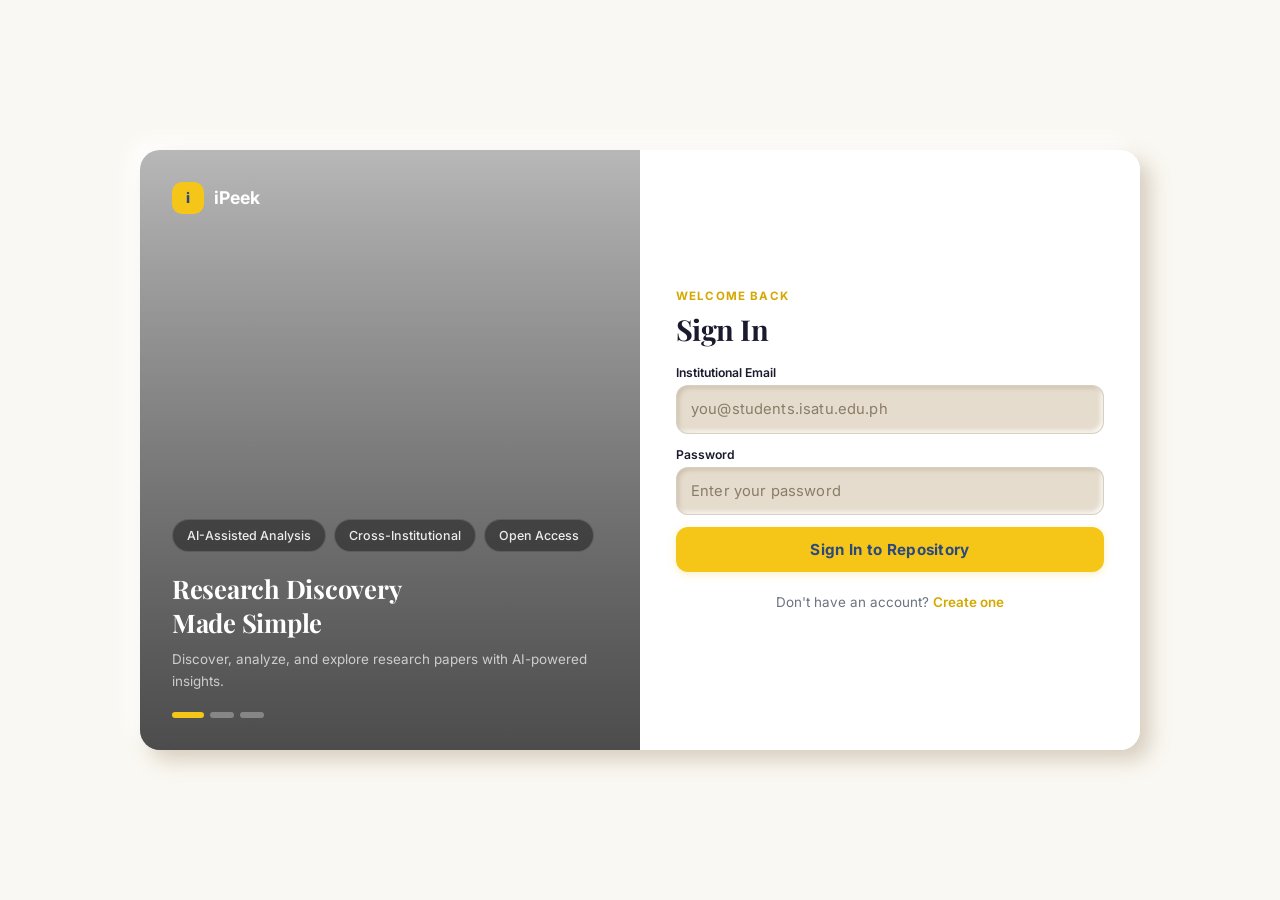
==== commit 33a12642: "Consolidate iPeek backend and frontend updates" ====
--- a/frontend/index.html
+++ b/frontend/index.html
@@ -14,124 +14,84 @@
 
 <body class="login-bg">
 
-  <div class="page-ambient" id="ambientBg"></div>
+  <div class="mobile-welcome" id="mobileWelcome">
+    <div class="mw-top">
+      <div class="mw-logo">i</div>
+      <h1>iPeek</h1>
+      <p class="mw-sub">RESEARCH DISCOVERY PLATFORM</p>
+      <div class="mw-tags">
+        <span class="mw-tag">AI-Assisted Analysis</span>
+        <span class="mw-tag">Cross-Institutional</span>
+        <span class="mw-tag">Open Access</span>
+      </div>
+    </div>
+    <div class="mw-bottom">
+      <h2>Research Discovery Made Simple</h2>
+      <p>Discover, analyze, and explore research papers with AI-powered insights.</p>
+      <button type="button" class="btn-sign" id="mobileWelcomeSignIn">Sign In →</button>
+      <p class="mw-footnote">ISAT-U institutional credentials only</p>
+    </div>
+  </div>
 
+  <div class="login-container" id="authShell">
 
-  <!-- ============================================================
-       SPLIT SCREEN CONTAINER
-  ============================================================= -->
-  <div class="login-container">
-
-    <!-- ============================================================
-         LEFT PANEL — Hero Image
-    ============================================================= -->
-    <div class="login-left">
+    <div class="login-left" id="imagePanel">
       <div class="login-left-overlay"></div>
-
       <div class="login-left-content">
-
         <div class="login-left-brand">
           <div class="nav-logo">i</div>
           <span>iPeek</span>
         </div>
-
         <div>
           <div class="login-features">
             <div class="login-feature-pill">AI-Assisted Analysis</div>
             <div class="login-feature-pill">Cross-Institutional</div>
             <div class="login-feature-pill">Open Access</div>
           </div>
-
           <h2 class="login-left-headline">Research Discovery<br>Made Simple</h2>
-
           <p class="login-left-sub">
             Discover, analyze, and explore research papers with AI-powered insights.
           </p>
-
           <div class="login-dots">
             <div class="login-dot active"></div>
             <div class="login-dot"></div>
             <div class="login-dot"></div>
           </div>
         </div>
-
       </div>
     </div>
 
-
-    <!-- ============================================================
-         RIGHT PANEL — Forms
-    ============================================================= -->
     <div class="login-right">
 
-      <!-- ============================================================
-           SIGN IN PANEL
-      ============================================================= -->
+      <div class="auth-toggle" id="authToggle">
+        <div class="auth-toggle-indicator"></div>
+        <button type="button" id="toggleSignIn" class="active">Sign In</button>
+        <button type="button" id="toggleSignUp">Sign Up</button>
+      </div>
+
       <div id="loginPanel">
-
         <div class="login-welcome">Welcome back</div>
         <h1 class="login-heading">Sign In</h1>
-
         <div class="err-box" id="loginErr"></div>
-
         <label class="login-label">Institutional Email</label>
-        <input
-          class="login-input"
-          id="loginUid"
-          type="email"
-          placeholder="you@students.isatu.edu.ph"
-        >
-
+        <input class="login-input" id="loginUid" type="email" placeholder="you@students.isatu.edu.ph">
         <label class="login-label">Password</label>
-        <input
-          class="login-input"
-          id="loginPwd"
-          type="password"
-          placeholder="Enter your password"
-        >
-
-        <button
-          type="button"
-          class="btn-sign"
-          id="loginBtn"
-        >
-          Sign In to Repository
-        </button>
-
+        <input class="login-input" id="loginPwd" type="password" placeholder="Enter your password">
+        <button type="button" class="btn-sign" id="loginBtn">Sign In to Repository</button>
         <div class="login-foot">
           Don't have an account?
           <a href="#" id="showRegisterLink">Create one</a>
         </div>
-
       </div>
 
-
-      <!-- ============================================================
-           REGISTER PANEL — STEP 1: ACCOUNT DETAILS
-      ============================================================= -->
       <div id="registerPanel" style="display:none;">
-
         <div class="login-welcome">Create account</div>
         <h1 class="login-heading">Register</h1>
-
         <div class="err-box" id="regErr"></div>
-
         <label class="login-label">Full Name</label>
-        <input
-          class="login-input"
-          id="regFullname"
-          type="text"
-          placeholder="Juan Dela Cruz"
-        >
-
+        <input class="login-input" id="regFullname" type="text" placeholder="Juan Dela Cruz">
         <label class="login-label">Institutional Email</label>
-        <input
-          class="login-input"
-          id="regEmail"
-          type="email"
-          placeholder="you@students.isatu.edu.ph or you@isatu.edu.ph"
-        >
-
+        <input class="login-input" id="regEmail" type="email" placeholder="you@students.isatu.edu.ph or you@isatu.edu.ph">
         <label class="login-label">Department / College</label>
         <select class="login-input" id="regDept">
           <option value="">— Select your college —</option>
@@ -141,171 +101,67 @@
           <option>College of Industrial Technology</option>
           <option>College of Education</option>
         </select>
-
-        <label class="login-label">Password</label>
-        <input
-          class="login-input"
-          id="regPwd"
-          type="password"
-          placeholder="Min. 8 characters"
-        >
-
-        <label class="login-label">Confirm Password</label>
-        <input
-          class="login-input"
-          id="regPwd2"
-          type="password"
-          placeholder="Repeat password"
-        >
-
-        <button
-          type="button"
-          class="btn-sign"
-          id="sendCodeBtn"
-        >
-          Send Verification Code
-        </button>
-
+        <p style="font-size:0.8rem; color:var(--muted, #666); margin:10px 0 14px;">
+          No password needed — after you verify your email, we'll generate one and send it to you.
+        </p>
+        <button type="button" class="btn-sign" id="sendCodeBtn">Send Verification Code</button>
         <div class="login-foot">
           Already have an account?
           <a href="#" id="showLoginLink">Sign in</a>
         </div>
-
       </div>
 
-
-      <!-- ============================================================
-           OTP PANEL — STEP 2: VERIFY EMAIL
-      ============================================================= -->
       <div id="otpPanel" style="display:none;">
-
         <div class="login-welcome">Verify email</div>
         <h1 class="login-heading">Enter Code</h1>
-
         <div class="err-box" id="otpErr"></div>
-
         <p style="font-size:0.84rem; color:var(--muted, #666); margin-bottom:14px;">
-          We sent a 6-digit code to
-          <strong id="otpEmailDisplay"></strong>.
-          Enter it below.
+          We sent a 6-digit code to <strong id="otpEmailDisplay"></strong>. Enter it below.
         </p>
-
         <label class="login-label">Verification Code</label>
-        <input
-          class="login-input"
-          id="otpCode"
-          type="text"
-          maxlength="6"
-          inputmode="numeric"
-          autocomplete="one-time-code"
-          placeholder="123456"
-        >
-
-        <button
-          type="button"
-          class="btn-sign"
-          id="verifyBtn"
-        >
-          Verify &amp; Create Account
-        </button>
-
+        <input class="login-input" id="otpCode" type="text" maxlength="6" inputmode="numeric" autocomplete="one-time-code" placeholder="123456">
+        <button type="button" class="btn-sign" id="verifyBtn">Verify &amp; Create Account</button>
         <div class="login-foot">
           <a href="#" id="resendCodeLink">Resend code</a>
           &nbsp;·&nbsp;
           <a href="#" id="editDetailsLink">Edit details</a>
         </div>
-
       </div>
 
     </div>
-
   </div>
 
-
-  <!-- ============================================================
-       TOAST NOTIFICATIONS
-  ============================================================= -->
   <div class="toast-wrap" id="toasts"></div>
 
-
-  <!-- ============================================================
-       JAVASCRIPT
-  ============================================================= -->
+  <script src="js/page-fade.js"></script>
   <script src="js/api.js"></script>
   <script src="js/login.js"></script>
+  <script src="js/login-motion.js"></script>
 
   <script>
     document.addEventListener("DOMContentLoaded", () => {
-
       const loginBtn = document.getElementById("loginBtn");
-      if (loginBtn) {
-        loginBtn.addEventListener("click", (e) => {
-          e.preventDefault();
-          e.stopPropagation();
-          login();
-        });
-      }
+      if (loginBtn) loginBtn.addEventListener("click", (e) => { e.preventDefault(); e.stopPropagation(); login(); });
 
       const showRegisterLink = document.getElementById("showRegisterLink");
-      if (showRegisterLink) {
-        showRegisterLink.addEventListener("click", (e) => {
-          e.preventDefault();
-          e.stopPropagation();
-          showRegister();
-        });
-      }
+      if (showRegisterLink) showRegisterLink.addEventListener("click", (e) => { e.preventDefault(); e.stopPropagation(); showRegister(); });
 
       const showLoginLink = document.getElementById("showLoginLink");
-      if (showLoginLink) {
-        showLoginLink.addEventListener("click", (e) => {
-          e.preventDefault();
-          e.stopPropagation();
-          showLogin();
-        });
-      }
+      if (showLoginLink) showLoginLink.addEventListener("click", (e) => { e.preventDefault(); e.stopPropagation(); showLogin(); });
 
       const sendCodeBtn = document.getElementById("sendCodeBtn");
-      if (sendCodeBtn) {
-        sendCodeBtn.addEventListener("click", (e) => {
-          e.preventDefault();
-          e.stopPropagation();
-          sendOtp();
-        });
-      }
+      if (sendCodeBtn) sendCodeBtn.addEventListener("click", (e) => { e.preventDefault(); e.stopPropagation(); sendOtp(); });
 
       const verifyBtn = document.getElementById("verifyBtn");
-      if (verifyBtn) {
-        verifyBtn.addEventListener("click", (e) => {
-          e.preventDefault();
-          e.stopPropagation();
-          verifyAndRegister();
-        });
-      }
+      if (verifyBtn) verifyBtn.addEventListener("click", (e) => { e.preventDefault(); e.stopPropagation(); verifyAndRegister(); });
 
       const resendCodeLink = document.getElementById("resendCodeLink");
-      if (resendCodeLink) {
-        resendCodeLink.addEventListener("click", (e) => {
-          e.preventDefault();
-          e.stopPropagation();
-          sendOtp();
-        });
-      }
+      if (resendCodeLink) resendCodeLink.addEventListener("click", (e) => { e.preventDefault(); e.stopPropagation(); sendOtp(); });
 
       const editDetailsLink = document.getElementById("editDetailsLink");
-      if (editDetailsLink) {
-        editDetailsLink.addEventListener("click", (e) => {
-          e.preventDefault();
-          e.stopPropagation();
-          showRegister();
-        });
-      }
-
-      if (typeof initAmbientBackground === "function") {
-        initAmbientBackground(document.getElementById("ambientBg"), 500);
-      }
-
+      if (editDetailsLink) editDetailsLink.addEventListener("click", (e) => { e.preventDefault(); e.stopPropagation(); showRegister(); });
     });
   </script>
 
 </body>
-</html>
+</html>
--- a/frontend/css/style.css
+++ b/frontend/css/style.css
@@ -5,7 +5,7 @@
    ============================================================= */
 
 /* ── Reset ────────────────────────────────────────────────── */
-*, *::before, *after { box-sizing: border-box; margin: 0; padding: 0; }
+*, *::before, *::after { box-sizing: border-box; margin: 0; padding: 0; }
 
 :root {
   /* Cream base */
@@ -19,6 +19,7 @@
   --accent:      #F5C518;
   --accent-dk:   #D4A800;
   --orange:      #FF8C42;
+  --field-fill:  #E5DCCD;
 
   /* Semantic */
   --text:        #1a1a2e;
@@ -34,10 +35,20 @@
   --font-sans:   'Inter', 'Segoe UI', sans-serif;
 
   /* Shadows — warm, soft */
-  --shadow-sm:   0 1px 3px rgba(0,0,0,0.04);
-  --shadow:      0 2px 12px rgba(0,0,0,0.06);
-  --shadow-md:   0 4px 20px rgba(0,0,0,0.08);
-  --shadow-lg:   0 8px 32px rgba(0,0,0,0.10);
+  /* Retinted to neomorphic dual-directional shadows (light
+     top-left, dark bottom-right) instead of flat single-direction
+     shadows — plus two new inset variants for pressed/active
+     states, which didn't exist in this system before. */
+  /* Tint channels (R,G,B) — change these two lines to retint every shadow */
+  --sh-dark:     150,124,92;
+  --sh-light:    255,255,255;
+
+  --shadow-sm:   2px 2px 4px rgba(var(--sh-dark),0.28), -2px -2px 4px rgba(var(--sh-light),0.95);
+  --shadow:      4px 4px 8px rgba(var(--sh-dark),0.30), -4px -4px 8px rgba(var(--sh-light),0.95);
+  --shadow-md:   6px 6px 12px rgba(var(--sh-dark),0.32), -6px -6px 12px rgba(var(--sh-light),0.95);
+  --shadow-lg:   10px 10px 20px rgba(var(--sh-dark),0.34), -10px -10px 20px rgba(var(--sh-light),0.95);
+  --shadow-inset:    inset 3px 3px 6px rgba(var(--sh-dark),0.32), inset -3px -3px 6px rgba(var(--sh-light),0.95);
+  --shadow-inset-sm: inset 2px 2px 4px rgba(var(--sh-dark),0.30), inset -2px -2px 4px rgba(var(--sh-light),0.9);
 
   /* Radius */
   --radius:      16px;
@@ -64,7 +75,7 @@
 a    { text-decoration: none; color: inherit; }
 button, input, textarea, select { font-family: inherit; cursor: pointer; }
 
-h1, h2, h3 { font-family: var(--font-serif); color: var(--text); }
+h1, h2, h3 { font-family: var(--font-serif); color: var(--text); letter-spacing: -0.01em; line-height: 1.25; }
 
 /* ── Navbar — Full-width flat bar ─────────────────────────── */
 .navbar {
@@ -315,6 +326,7 @@
 
 .bottom-tab-bar .pill-list {
   justify-content: space-around;
+  width: 100%;
 }
 
 .bottom-tab-bar .pill {
@@ -424,6 +436,7 @@
   background: rgba(245, 197, 24, 0.12);
   color: var(--primary);
   font-weight: 600;
+  box-shadow: var(--shadow-inset-sm); /* pressed feel, added in the neomorphic retint */
 }
 
 .sb-count {
@@ -727,7 +740,7 @@
 }
 
 .tab-btn:hover  { color: var(--text); }
-.tab-btn.active { background: var(--accent); color: var(--primary); box-shadow: var(--shadow-sm); }
+.tab-btn.active { background: var(--accent); color: var(--primary); box-shadow: var(--shadow-inset-sm); }
 
 /* ── AI Result Box ─────────────────────────────────────────── */
 .ai-box {
@@ -991,7 +1004,7 @@
 }
 
 .filter-tab:hover  { color: var(--text); }
-.filter-tab.active { background: var(--card); color: var(--primary); box-shadow: var(--shadow-sm); }
+.filter-tab.active { background: var(--card); color: var(--primary); box-shadow: var(--shadow-inset-sm); }
 
 /* ── Review Panels ─────────────────────────────────────────── */
 .sub-panel {
@@ -1463,19 +1476,54 @@
 }
 
 .login-container {
+  /* Slide mechanic added on top of the original grid layout — on
+     desktop, .login-left and .login-right become absolutely
+     positioned panels that swap sides via a class toggle
+     (.register-orientation, driven by login-motion.js), instead of
+     sitting in fixed grid columns. Mobile keeps the original simple
+     grid collapse (see the 768px media query below), so this only
+     changes behavior above that breakpoint. */
+  position: relative;
   display: grid;
   grid-template-columns: 1fr 1fr;
-  gap: 24px;
+  gap: 0;
   max-width: 1000px;
   width: 100%;
   min-height: 600px;
+  overflow: hidden;
+  border-radius: var(--radius-lg);
+  box-shadow: var(--shadow-lg);
+  background: var(--card);
+}
+
+@media (min-width: 769px) {
+  .login-container { display: block; }
+
+  .login-left,
+  .login-right {
+    position: absolute;
+    top: 0;
+    width: 50%;
+    height: 100%;
+  }
+
+  .login-left  { left: 0; transition: left 320ms cubic-bezier(0.4,0,0.2,1); }
+  .login-right { right: 0; }
+
+  .login-container.register-orientation .login-left  { left: 50%; }
+  .login-container.register-orientation .login-right { right: auto; left: 0; }
+
+  /* Form content fades in AFTER the slide finishes (sequenced by
+     login-motion.js listening for .login-left's transitionend) —
+     same pattern as before, just retargeted at .login-right instead
+     of the old .login-box class name. */
+  .login-right.form-fade-pending { opacity: 0; }
+  .login-right.form-fade-in { animation: formFadeIn 300ms ease-out both; }
 }
 
 .login-left {
-  border-radius: var(--radius-lg);
   background: linear-gradient(180deg, rgba(0,0,0,0.1), rgba(0,0,0,0.4)),
               url('https://images.unsplash.com/photo-1507842217343-583bb7270b66?w=800&q=80') center/cover;
-  position: relative;
   display: flex;
   flex-direction: column;
   justify-content: space-between;
@@ -1488,7 +1536,6 @@
   position: absolute;
   inset: 0;
   background: linear-gradient(180deg, rgba(0,0,0,0.2) 0%, rgba(0,0,0,0.5) 100%);
-  border-radius: var(--radius-lg);
 }
 
 .login-left-content {
@@ -1568,10 +1615,8 @@
   display: flex;
   flex-direction: column;
   justify-content: center;
-  padding: 48px 40px;
-  background: var(--card);
-  border-radius: var(--radius-lg);
-  box-shadow: var(--shadow);
+  padding: 40px 36px;
+  background: var(--card);
 }
 
 .login-welcome {
@@ -1588,8 +1633,106 @@
   font-size: 1.8rem;
   font-weight: 700;
   color: var(--text);
-  line-height: 1.2;
-  margin-bottom: 28px;
+  line-height: 1.15;
+  letter-spacing: -0.02em;
+  margin-bottom: 18px;
+}
+
+/* ── Mobile: full-bleed welcome screen + Sign In/Sign Up toggle ──
+   Restored from earlier work — his simpler mobile fallback (just
+   hides .login-left, shows .login-right alone) doesn't include
+   these; re-layered on top using the same image/gradient/font
+   tokens as the rest of this login system. */
+.mobile-welcome {
+  display: none;
+  position: fixed;
+  inset: 0;
+  z-index: 50;
+  background: linear-gradient(180deg, rgba(15,25,45,0.30) 0%, rgba(10,16,30,0.55) 55%, rgba(8,13,24,0.96) 100%),
+              url('https://images.unsplash.com/photo-1507842217343-583bb7270b66?w=800&q=80') center/cover;
+  color: white;
+  padding: 28px 22px;
+  flex-direction: column;
+  justify-content: space-between;
+}
+
+.mw-top { display: flex; flex-direction: column; align-items: flex-start; }
+.mw-logo {
+  width: 44px; height: 44px;
+  background: var(--accent);
+  color: var(--primary);
+  border-radius: var(--radius-sm);
+  display: flex; align-items: center; justify-content: center;
+  font-size: 1.3rem;
+  font-weight: 800;
+  margin-bottom: 12px;
+}
+.mw-top h1 { font-family: var(--font-serif); font-size: 1.7rem; margin-bottom: 2px; }
+.mw-sub { font-size: 0.76rem; color: var(--accent); font-weight: 700; letter-spacing: 0.04em; margin-bottom: 18px; }
+
+.mw-tags { display: flex; flex-wrap: wrap; gap: 8px; }
+.mw-tag {
+  background: rgba(0,0,0,0.4);
+  backdrop-filter: blur(8px);
+  -webkit-backdrop-filter: blur(8px);
+  border: 1px solid rgba(255,255,255,0.15);
+  color: white;
+  font-size: 0.68rem;
+  font-weight: 700;
+  text-transform: uppercase;
+  letter-spacing: 0.03em;
+  padding: 5px 12px;
+  border-radius: var(--radius-pill);
+}
+
+.mw-bottom h2 { font-family: var(--font-serif); font-size: 1.55rem; margin-bottom: 10px; }
+.mw-bottom p { font-size: 0.85rem; line-height: 1.6; color: rgba(255,255,255,0.85); margin-bottom: 20px; }
+.mw-footnote { text-align: center; font-size: 0.72rem; color: rgba(255,255,255,0.5); margin-top: 10px; }
+
+/* Sign In / Sign Up toggle pill — mobile only, inside .login-right */
+.auth-toggle {
+  display: none;
+  position: relative;
+  background: var(--bg-alt);
+  border-radius: var(--radius-pill);
+  padding: 4px;
+  margin-bottom: 22px;
+  box-shadow: var(--shadow-inset-sm);
+}
+.auth-toggle-indicator {
+  position: absolute;
+  top: 4px; bottom: 4px; left: 4px;
+  width: calc(50% - 4px);
+  background: var(--accent);
+  border-radius: var(--radius-pill);
+  box-shadow: var(--shadow-sm);
+  transition: transform 220ms cubic-bezier(0.4,0,0.2,1);
+}
+.auth-toggle.on-register .auth-toggle-indicator { transform: translateX(100%); }
+.auth-toggle button {
+  position: relative;
+  z-index: 1;
+  flex: 1;
+  width: 50%;
+  background: none;
+  border: none;
+  padding: 8px;
+  font-size: 0.84rem;
+  font-weight: 700;
+  color: var(--muted);
+  cursor: pointer;
+}
+.auth-toggle { display: flex; }
+.auth-toggle button.active { color: var(--primary); }
+
+@media (max-width: 768px) {
+  .mobile-welcome { display: flex; }
+  body.welcome-dismissed .mobile-welcome { display: none; }
+  body:not(.welcome-dismissed) .login-container { display: none; }
+}
+@media (min-width: 769px) {
+  .mobile-welcome { display: none !important; }
+  .auth-toggle { display: none !important; }
 }
 
 .login-label {
@@ -1597,26 +1740,29 @@
   font-size: 0.76rem;
   font-weight: 600;
   color: var(--text);
-  margin-bottom: 6px;
+  line-height: 1.4;
+  margin-bottom: 4px;
 }
 
 .login-input {
   width: 100%;
-  background: var(--bg);
-  border: 1px solid rgba(0,0,0,0.08);
+  background: var(--field-fill);
+  border: 1px solid rgba(0,0,0,0.06);
   border-radius: var(--radius-sm);
   padding: 12px 14px;
   color: var(--text);
   font-size: 0.92rem;
   font-family: inherit;
-  margin-bottom: 16px;
+  line-height: 1.5;
+  margin-bottom: 12px;
+  box-shadow: var(--shadow-inset-sm);
   transition: border-color 0.18s, box-shadow 0.18s;
 }
-.login-input:focus { outline: none; border-color: var(--accent); box-shadow: 0 0 0 2px rgba(245,197,24,0.2); }
-.login-input::placeholder { color: #b0b7c3; }
+.login-input:focus { outline: none; border-color: var(--accent); box-shadow: var(--shadow-inset-sm), 0 0 0 2px rgba(245,197,24,0.2); }
+.login-input::placeholder { color: #8a7c68; letter-spacing: 0.01em; }
 
 .login-input-option {
-  background-color: var(--bg);
+  background-color: var(--field-fill);
   color: var(--text);
 }
 
@@ -1640,6 +1786,7 @@
   padding: 13px;
   font-size: 0.95rem;
   font-weight: 700;
+  letter-spacing: 0.02em;
   cursor: pointer;
   transition: all 0.18s;
   box-shadow: 0 2px 8px rgba(245,197,24,0.25);
@@ -1690,7 +1837,7 @@
   background: transparent;
   transition: all 0.18s;
 }
-.role-tab.active { background: var(--card); color: var(--primary); box-shadow: var(--shadow-sm); }
+.role-tab.active { background: var(--card); color: var(--primary); box-shadow: var(--shadow-inset-sm); }
 
 /* ── Scrollbar ─────────────────────────────────────────────── */
 ::-webkit-scrollbar { width: 5px; }
@@ -1816,38 +1963,21 @@
 .citation-pop { animation: badgePop 150ms ease-out; }
 
 /* ═══════════════════════════════════════════════════════════
-   AMBIENT BACKGROUND
+   AMBIENT BACKGROUND — removed, per an earlier decision to drop it
    ═══════════════════════════════════════════════════════════ */
 
-.page-ambient {
-  position: fixed;
-  inset: 0;
-  z-index: -1;
-  overflow: hidden;
-  pointer-events: none;
-}
-
-.ambient-icon {
-  position: absolute;
-  bottom: -60px;
-  opacity: 0;
-  animation-name: ambientFloat;
-  animation-timing-function: linear;
-  animation-iteration-count: infinite;
-  will-change: transform, opacity;
-}
-
-@keyframes ambientFloat {
-  0% {
-    transform: translate(0, 0) rotate(var(--rot-start, 0deg));
-    opacity: 0;
-  }
-  8%  { opacity: var(--peak-opacity, 0.12); }
-  85% { opacity: var(--peak-opacity, 0.12); }
-  100% {
-    transform: translate(var(--drift-x, 20px), -115vh) rotate(var(--rot-end, 20deg));
-    opacity: 0;
-  }
+/* ═══════════════════════════════════════════════════════════
+   PAGE-ENTRY FADE — whole-page fade+rise, applied by page-fade.js
+   the moment each page's body flips from visibility:hidden to
+   visible. Distinct from .motion-in (per-element, via staggerIn())
+   — this is the outer container's own entrance.
+   ═══════════════════════════════════════════════════════════ */
+body.page-fade-in {
+  animation: pageFadeIn 340ms ease-out both;
+}
+@keyframes pageFadeIn {
+  from { opacity: 0; }
+  to   { opacity: 1; }
 }
 
 /* ── Login Glow ────────────────────────────────────────────── */
@@ -2090,6 +2220,74 @@
   margin-bottom: 16px;
 }
 
+/* ── Step 3 review + public-PDF consent (in-flow, upload.html) ── */
+/* Not a nested .card: this is content INSIDE the page's existing
+   neomorphic card, per the consent-gate spec (no floating overlay). */
+.review-card {
+  margin-top: 4px;
+}
+
+.consent-block {
+  background: var(--bg);
+  border: 1px solid rgba(0,0,0,0.05);
+  border-radius: var(--radius-sm);
+  box-shadow: var(--shadow-inset-sm);
+  padding: 16px 18px;
+  margin-bottom: 18px;
+}
+
+.consent-text {
+  font-size: 0.82rem;
+  line-height: 1.65;
+  color: var(--text);
+  white-space: pre-wrap;
+  margin-bottom: 14px;
+}
+
+.consent-options {
+  display: flex;
+  flex-direction: column;
+  gap: 8px;
+}
+
+.consent-option {
+  display: flex;
+  align-items: center;
+  gap: 10px;
+  background: var(--card);
+  border: 1px solid var(--border, rgba(0,0,0,0.08));
+  border-radius: var(--radius-sm);
+  padding: 11px 14px;
+  font-size: 0.86rem;
+  font-weight: 600;
+  cursor: pointer;
+  transition: box-shadow 0.15s, border-color 0.15s;
+}
+
+.consent-option:hover { border-color: var(--accent); }
+
+.consent-option:has(input:checked) {
+  border-color: var(--accent);
+  box-shadow: var(--shadow-inset-sm);
+}
+
+.consent-option input[type="radio"] {
+  accent-color: var(--accent);
+  width: 16px;
+  height: 16px;
+  margin: 0;
+  flex-shrink: 0;
+  cursor: pointer;
+}
+
+.consent-hint {
+  font-size: 0.78rem;
+  color: var(--muted);
+  margin-top: 10px;
+}
+
+.consent-hint.selected { color: var(--primary); font-weight: 600; }
+
 /* ── Empty detail text ─────────────────────────────────────── */
 .empty-detail-title {
   font-weight: 600;
@@ -2151,3 +2349,96 @@
     justify-content: center;
   }
 }
+
+/* ── User management (users.html) ─────────────────────────── */
+.badge-student  { background: rgba(42,74,127,0.12);  color: var(--primary); }
+.badge-faculty  { background: rgba(212,168,0,0.16);  color: var(--accent-dk); }
+.badge-active   { background: rgba(22,163,74,0.14);  color: var(--success); }
+.badge-inactive { background: rgba(0,0,0,0.06);      color: var(--muted); }
+
+.users-toolbar {
+  display: flex;
+  align-items: center;
+  justify-content: space-between;
+  gap: 12px;
+  margin-bottom: 14px;
+  flex-wrap: wrap;
+}
+
+.users-toggle {
+  display: inline-flex;
+  align-items: center;
+  gap: 7px;
+  font-size: 0.8rem;
+  color: var(--muted);
+  cursor: pointer;
+  user-select: none;
+}
+.users-toggle input { accent-color: var(--primary); cursor: pointer; }
+
+.user-row {
+  display: flex;
+  align-items: center;
+  justify-content: space-between;
+  gap: 12px;
+  padding: 12px 0;
+  border-bottom: 1px solid var(--border);
+  flex-wrap: wrap;
+}
+.user-row:last-child { border: none; }
+
+.user-row-name { font-size: 0.88rem; font-weight: 600; }
+.user-row-meta { font-size: 0.74rem; color: var(--muted); margin-top: 2px; word-break: break-all; }
+
+.user-row-tags,
+.user-actions {
+  display: flex;
+  align-items: center;
+  gap: 8px;
+  flex-wrap: wrap;
+}
+
+.pw-reveal {
+  background: var(--bg);
+  border: 1px dashed var(--accent);
+  border-radius: var(--radius-sm);
+  padding: 16px;
+  margin: 14px 0;
+  text-align: center;
+}
+
+.pw-reveal-code {
+  font-size: 1.05rem;
+  font-weight: 700;
+  letter-spacing: 0.04em;
+  color: var(--primary);
+  word-break: break-all;
+  user-select: all;
+}
+
+.pw-reveal-hint {
+  font-size: 0.78rem;
+  color: var(--warning);
+  margin-top: 8px;
+}
+
+.pw-reveal-label {
+  font-size: 0.72rem;
+  font-weight: 700;
+  text-transform: uppercase;
+  letter-spacing: 0.05em;
+  color: var(--muted);
+  margin-bottom: 8px;
+}
+
+.modal-actions {
+  display: flex;
+  justify-content: flex-end;
+  gap: 10px;
+  margin-top: 18px;
+}
+
+@media (max-width: 580px) {
+  .user-row { flex-direction: column; align-items: flex-start; }
+  .modal-actions .btn { flex: 1; justify-content: center; }
+}
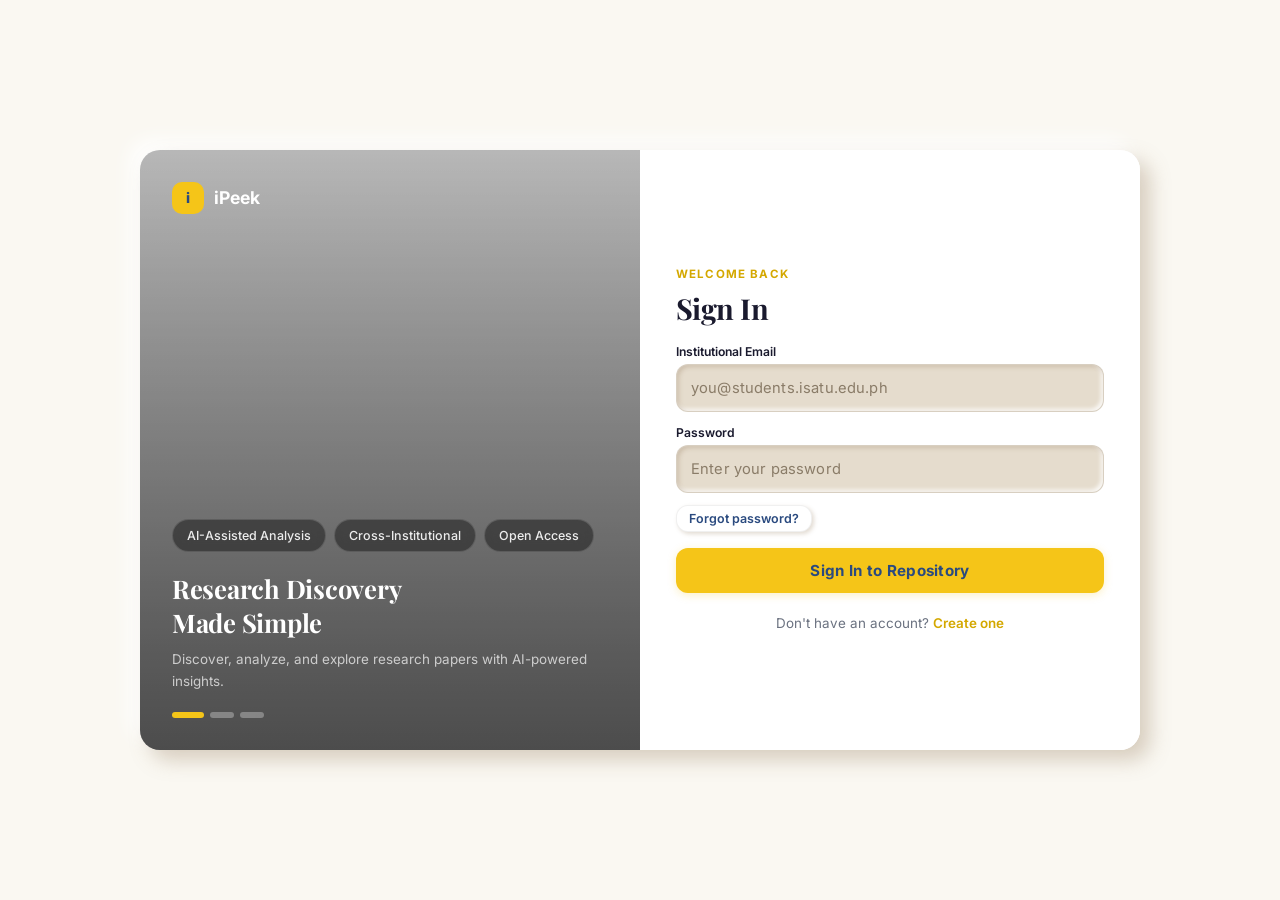
==== commit 10c74703: "Improve dashboard, research insights, and navigation. basta nami na design for me personally HAHAHHA" ====
--- a/frontend/index.html
+++ b/frontend/index.html
@@ -28,7 +28,7 @@
     <div class="mw-bottom">
       <h2>Research Discovery Made Simple</h2>
       <p>Discover, analyze, and explore research papers with AI-powered insights.</p>
-      <button type="button" class="btn-sign" id="mobileWelcomeSignIn">Sign In →</button>
+      <button type="button" class="btn-sign" id="mobileWelcomeSignIn">Sign In <svg class="ui-icon" viewBox="0 0 24 24" fill="none" stroke="currentColor" stroke-width="2" stroke-linecap="round" stroke-linejoin="round" aria-hidden="true" focusable="false"><use href="icons.svg#arrow-right"/></svg></button>
       <p class="mw-footnote">ISAT-U institutional credentials only</p>
     </div>
   </div>
@@ -69,64 +69,82 @@
         <button type="button" id="toggleSignUp">Sign Up</button>
       </div>
 
-      <div id="loginPanel">
+      <form novalidate onsubmit="event.preventDefault(); login();" id="loginPanel">
         <div class="login-welcome">Welcome back</div>
         <h1 class="login-heading">Sign In</h1>
-        <div class="err-box" id="loginErr"></div>
-        <label class="login-label">Institutional Email</label>
-        <input class="login-input" id="loginUid" type="email" placeholder="you@students.isatu.edu.ph">
-        <label class="login-label">Password</label>
-        <input class="login-input" id="loginPwd" type="password" placeholder="Enter your password">
-        <button type="button" class="btn-sign" id="loginBtn">Sign In to Repository</button>
+        <label class="login-label" for="loginUid">Institutional Email</label>
+        <input class="login-input" id="loginUid" type="email" autocomplete="username" aria-describedby="loginErr" placeholder="you@students.isatu.edu.ph">
+        <label class="login-label" for="loginPwd">Password</label>
+        <input class="login-input" id="loginPwd" type="password" autocomplete="current-password" aria-describedby="loginErr" placeholder="Enter your password">
+        <div class="login-recovery-row">
+          <button type="button" class="btn btn-ghost btn-sm login-recovery" onclick="showReset()">Forgot password?</button>
+        </div>
+          <div class="err-box" id="loginErr" role="status"></div>
+        <button type="submit" class="btn-sign" id="loginBtn">Sign In to Repository</button>
         <div class="login-foot">
           Don't have an account?
           <a href="#" id="showRegisterLink">Create one</a>
         </div>
-      </div>
+      </form>
 
-      <div id="registerPanel" style="display:none;">
+      <div id="resetPanel" style="display:none;">
+          <h1 class="login-heading">Reset password</h1>
+          <p>Verify your email with a code. Your new password will be emailed to you.</p>
+
+          <form novalidate onsubmit="event.preventDefault(); requestReset();">
+          <label class="login-label" for="resetEmail">School email</label>
+          <input class="login-input" id="resetEmail" type="email" autocomplete="email">
+          <div class="err-box" id="resetErr" role="status"></div>
+          <button type="submit" class="btn-sign" id="resetRequest">Send reset code</button>
+          </form>
+          <form novalidate onsubmit="event.preventDefault(); confirmReset();" id="resetCodePane" style="display:none;">
+            <label class="login-label" for="resetCode">Verification code</label>
+            <input class="login-input" id="resetCode" maxlength="6" inputmode="numeric" autocomplete="one-time-code">
+            <button type="submit" class="btn-sign" id="resetConfirm">Verify and reset password</button>
+          </form>
+          <div class="reset-back-row">
+            <button type="button" class="btn btn-ghost reset-back" onclick="showLogin()">
+              <svg class="ui-icon" viewBox="0 0 24 24" fill="none" stroke="currentColor" stroke-width="2" stroke-linecap="round" stroke-linejoin="round" aria-hidden="true" focusable="false"><use href="icons.svg#arrow-left"/></svg>
+              Back to sign in
+            </button>
+          </div>
+        </div>
+        <form novalidate onsubmit="event.preventDefault(); sendOtp();" id="registerPanel" style="display:none;">
         <div class="login-welcome">Create account</div>
         <h1 class="login-heading">Register</h1>
-        <div class="err-box" id="regErr"></div>
-        <label class="login-label">Full Name</label>
+        <label class="login-label" for="regFullname">Full Name</label>
         <input class="login-input" id="regFullname" type="text" placeholder="Juan Dela Cruz">
-        <label class="login-label">Institutional Email</label>
+        <label class="login-label" for="regEmail">Institutional Email</label>
         <input class="login-input" id="regEmail" type="email" placeholder="you@students.isatu.edu.ph or you@isatu.edu.ph">
-        <label class="login-label">Department / College</label>
-        <select class="login-input" id="regDept">
-          <option value="">— Select your college —</option>
-          <option>College of Engineering and Architecture</option>
-          <option>College of Computing and Informatics</option>
-          <option>College of Arts and Sciences</option>
-          <option>College of Industrial Technology</option>
-          <option>College of Education</option>
-        </select>
+        <label class="login-label" for="regDept">Department / College</label>
+        <select aria-describedby="collegeStatus" class="login-input" id="regDept" required disabled><option value="" disabled selected>Loading colleges...</option></select><p id="collegeStatus" class="form-status" role="status"></p><button type="button" class="btn btn-ghost btn-sm" onclick="loadColleges()">Reload colleges</button>
         <p style="font-size:0.8rem; color:var(--muted, #666); margin:10px 0 14px;">
           No password needed — after you verify your email, we'll generate one and send it to you.
         </p>
-        <button type="button" class="btn-sign" id="sendCodeBtn">Send Verification Code</button>
+        <div class="err-box" id="regErr" role="status"></div>
+        <button type="submit" class="btn-sign" id="sendCodeBtn">Send Verification Code</button>
         <div class="login-foot">
           Already have an account?
           <a href="#" id="showLoginLink">Sign in</a>
         </div>
-      </div>
+      </form>
 
-      <div id="otpPanel" style="display:none;">
+      <form novalidate onsubmit="event.preventDefault(); verifyAndRegister();" id="otpPanel" style="display:none;">
         <div class="login-welcome">Verify email</div>
         <h1 class="login-heading">Enter Code</h1>
-        <div class="err-box" id="otpErr"></div>
         <p style="font-size:0.84rem; color:var(--muted, #666); margin-bottom:14px;">
           We sent a 6-digit code to <strong id="otpEmailDisplay"></strong>. Enter it below.
         </p>
-        <label class="login-label">Verification Code</label>
+        <label class="login-label" for="otpCode">Verification Code</label>
         <input class="login-input" id="otpCode" type="text" maxlength="6" inputmode="numeric" autocomplete="one-time-code" placeholder="123456">
-        <button type="button" class="btn-sign" id="verifyBtn">Verify &amp; Create Account</button>
+        <div class="err-box" id="otpErr" role="status"></div>
+        <button type="submit" class="btn-sign" id="verifyBtn">Verify &amp; Create Account</button>
         <div class="login-foot">
           <a href="#" id="resendCodeLink">Resend code</a>
           &nbsp;·&nbsp;
           <a href="#" id="editDetailsLink">Edit details</a>
         </div>
-      </div>
+      </form>
 
     </div>
   </div>
@@ -140,8 +158,6 @@
 
   <script>
     document.addEventListener("DOMContentLoaded", () => {
-      const loginBtn = document.getElementById("loginBtn");
-      if (loginBtn) loginBtn.addEventListener("click", (e) => { e.preventDefault(); e.stopPropagation(); login(); });
 
       const showRegisterLink = document.getElementById("showRegisterLink");
       if (showRegisterLink) showRegisterLink.addEventListener("click", (e) => { e.preventDefault(); e.stopPropagation(); showRegister(); });
@@ -149,11 +165,7 @@
       const showLoginLink = document.getElementById("showLoginLink");
       if (showLoginLink) showLoginLink.addEventListener("click", (e) => { e.preventDefault(); e.stopPropagation(); showLogin(); });
 
-      const sendCodeBtn = document.getElementById("sendCodeBtn");
-      if (sendCodeBtn) sendCodeBtn.addEventListener("click", (e) => { e.preventDefault(); e.stopPropagation(); sendOtp(); });
 
-      const verifyBtn = document.getElementById("verifyBtn");
-      if (verifyBtn) verifyBtn.addEventListener("click", (e) => { e.preventDefault(); e.stopPropagation(); verifyAndRegister(); });
 
       const resendCodeLink = document.getElementById("resendCodeLink");
       if (resendCodeLink) resendCodeLink.addEventListener("click", (e) => { e.preventDefault(); e.stopPropagation(); sendOtp(); });
@@ -164,4 +176,4 @@
   </script>
 
 </body>
-</html>+</html>
--- a/frontend/css/style.css
+++ b/frontend/css/style.css
@@ -73,9 +73,45 @@
 }
 
 a    { text-decoration: none; color: inherit; }
-button, input, textarea, select { font-family: inherit; cursor: pointer; }
+:is(a[href], button, input, select, textarea, summary, [tabindex], [contenteditable="true"]):focus-visible {
+  outline: 3px solid var(--primary);
+  outline-offset: 3px;
+}
+button, input, textarea, select { font-family: inherit; }
+/* Cursor semantics follow the element's actual interaction, never page loading. */
+a[href], button, select, summary, [role="button"], [role="tab"] { cursor: pointer; }
+input, textarea, [contenteditable=""], [contenteditable="true"], [contenteditable="plaintext-only"] { cursor: text; }
+input:is([type="button"], [type="submit"], [type="reset"], [type="checkbox"], [type="radio"], [type="file"], [type="range"], [type="color"], [type="date"], [type="time"], [type="month"], [type="week"], [type="datetime-local"]) { cursor: pointer; }
+:where(h1, h2, h3, h4, h5, h6, p, label), .card, .related-card { cursor: default; }
+:is(a[href], button, [role="button"], [role="tab"]) :where(h1, h2, h3, h4, h5, h6, p, span, div) { cursor: inherit; }
+/* Disabled native controls remain noninteractive even when hovered or pressed. */
+:is(button, input, textarea, select):disabled {
+  cursor: not-allowed !important;
+  opacity: 0.5;
+  transform: none !important;
+  filter: none !important;
+  box-shadow: none !important;
+}
 
 h1, h2, h3 { font-family: var(--font-serif); color: var(--text); letter-spacing: -0.01em; line-height: 1.25; }
+
+.ui-icon {
+  width: 16px;
+  height: 16px;
+  flex: 0 0 auto;
+  vertical-align: -0.15em;
+  cursor: inherit;
+  pointer-events: none;
+}
+
+.filter-fab .ui-icon { width: 20px; height: 20px; }
+.ambient-icon .ui-icon { width: 100%; height: 100%; }
+.search-icon { display: inline-flex; align-items: center; }
+.empty-state-icon .ui-icon, .empty-detail .icon .ui-icon, .drop-icon .ui-icon {
+  width: 32px;
+  height: 32px;
+  color: var(--muted);
+}
 
 /* ── Navbar — Full-width flat bar ─────────────────────────── */
 .navbar {
@@ -90,6 +126,11 @@
   background: var(--card);
   border-bottom: 1px solid var(--border);
   box-shadow: var(--shadow-sm);
+}
+
+/* Only the already rendered navigation can outlive the body's auth gate. */
+body.nav-ready > :is(.navbar, .mobile-header, .bottom-tab-bar) {
+  visibility: visible;
 }
 
 .nav-brand {
@@ -146,12 +187,10 @@
 .pill-indicator {
   position: absolute;
   top: 0; left: 0;
-  background: rgba(245, 197, 24, 0.15);
+  background: var(--accent);
   border-radius: var(--radius-sm);
   opacity: 0;
-  transition: transform 220ms cubic-bezier(0.4, 0, 0.2, 1),
-              width 220ms cubic-bezier(0.4, 0, 0.2, 1),
-              opacity 150ms;
+  transition: transform 220ms cubic-bezier(0.4, 0, 0.2, 1);
   z-index: 0;
   pointer-events: none;
 }
@@ -170,11 +209,10 @@
   font-size: 0.88rem;
   font-weight: 500;
   text-decoration: none;
-  transition: color 180ms, background 180ms;
   white-space: nowrap;
 }
 
-.pill:hover { color: var(--text); background: rgba(0,0,0,0.03); }
+.pill:hover { color: var(--text); }
 .pill.nav-lit { color: var(--primary); font-weight: 600; }
 .pill.is-active { color: var(--primary); font-weight: 600; }
 
@@ -193,6 +231,46 @@
 }
 .nav-icon-btn:hover { background: rgba(0,0,0,0.05); color: var(--text); }
 
+/* Only Delete and Sign out use this destructive icon treatment. */
+.action-icon-btn {
+  position: relative;
+  display: inline-flex;
+  align-items: center;
+  justify-content: center;
+  flex: 0 0 44px;
+  width: 44px;
+  height: 44px;
+  padding: 0;
+  border: 0;
+  border-radius: 10px;
+  background: transparent;
+  color: #b91c1c;
+  cursor: pointer;
+  transition: background-color 0.15s;
+}
+.action-icon-btn:hover:not(:disabled) { background: #fef2f2; }
+.action-icon-btn:active:not(:disabled) { background: #fecaca; }
+.action-icon-btn:focus-visible { outline: 3px solid var(--primary); outline-offset: 2px; }
+.action-icon-btn:disabled { opacity: 0.45; cursor: not-allowed; }
+.action-icon-btn .ui-icon { width: 20px; height: 20px; color: inherit; pointer-events: none; }
+.action-icon-btn::after {
+  content: attr(data-tooltip);
+  position: absolute;
+  right: 0;
+  bottom: calc(100% + 6px);
+  z-index: 210;
+  padding: 5px 8px;
+  border-radius: 6px;
+  background: var(--text);
+  color: white;
+  font: 500 12px/1.4 Inter, sans-serif;
+  white-space: nowrap;
+  pointer-events: none;
+  visibility: hidden;
+}
+.action-icon-btn:is(:hover, :focus-visible)::after { visibility: visible; }
+.sign-out-btn::after { top: calc(100% + 6px); bottom: auto; }
+
 /* ── Notification Dropdown ─────────────────────────────────── */
 .nav-notif-wrapper { position: relative; }
 
@@ -297,7 +375,11 @@
   justify-content: space-between;
 }
 
-.mobile-header .nav-brand { font-size: 0.95rem; }
+.mobile-header .nav-brand { font-size: 0.95rem; min-width: 0; flex: 1; margin-right: 0; }
+.mobile-header .nav-brand span { min-width: 0; white-space: normal; line-height: 1.2; }
+.mobile-header .nav-logo { flex-shrink: 0; }
+.mobile-header { gap: 8px; }
+.mobile-header-actions { display: flex; align-items: center; gap: 4px; flex-shrink: 0; }
 
 .mobile-profile-icon {
   width: 32px; height: 32px;
@@ -329,10 +411,13 @@
   width: 100%;
 }
 
+.bottom-tab-bar .pill-list > li { flex: 1; min-width: 0; }
+
 .bottom-tab-bar .pill {
   flex-direction: column;
   gap: 2px;
-  padding: 6px 10px;
+  width: 100%;
+  padding: 6px 2px;
   font-size: 0.65rem;
   text-align: center;
 }
@@ -502,8 +587,8 @@
   box-shadow: var(--shadow-sm);
 }
 
-.btn:hover    { filter: brightness(1.06); transform: translateY(-1px); box-shadow: var(--shadow); }
-.btn:active   { transform: scale(0.97) translateY(0); transition: transform 80ms; }
+.btn:hover:not(:disabled) { filter: brightness(1.06); transform: translateY(-1px); box-shadow: var(--shadow); }
+.btn:active:not(:disabled) { transform: scale(0.97) translateY(0); transition: transform 80ms; }
 .btn:disabled { opacity: 0.5; cursor: not-allowed; filter: none; transform: none; }
 
 .btn-primary { background: var(--primary); color: white; }
@@ -511,7 +596,7 @@
 .btn-success { background: var(--success); color: white; }
 .btn-danger  { background: var(--danger);  color: white; }
 .btn-ghost   { background: var(--card); color: var(--primary); border: 1px solid var(--border); }
-.btn-ghost:hover { background: var(--bg); }
+.btn-ghost:hover:not(:disabled) { background: var(--bg); }
 
 .btn-sm  { padding: 5px 12px; font-size: 0.78rem; }
 .btn-lg  { padding: 11px 26px; font-size: 0.95rem; }
@@ -561,7 +646,6 @@
 }
 
 .form-input:focus {
-  outline: none;
   border-color: var(--accent);
   box-shadow: 0 0 0 2px rgba(245,197,24,0.2);
 }
@@ -619,6 +703,43 @@
 /* ── Year Filter Pills ─────────────────────────────────────── */
 .year-pills { display: flex; gap: 6px; flex-wrap: wrap; margin-bottom: 14px; }
 
+.browse-year-select { position: relative; width: 100%; min-width: 0; }
+.browse-year-select select {
+  appearance: none;
+  -webkit-appearance: none;
+  min-height: 44px;
+  padding-right: 44px;
+  text-overflow: ellipsis;
+  background: var(--card);
+  border-color: rgba(30, 48, 80, 0.24);
+  box-shadow: 0 2px 5px rgba(30, 48, 80, 0.10), inset 0 1px 0 rgba(255,255,255,0.8);
+}
+.browse-year-select select:hover:not(:disabled) { border-color: var(--primary); background: var(--bg); }
+.browse-year-select select:focus-visible {
+  outline: 2px solid var(--primary);
+  outline-offset: 2px;
+  border-color: var(--accent);
+  box-shadow: 0 0 0 2px var(--accent);
+}
+.browse-year-select .ui-icon { position: absolute; right: 14px; top: 50%; transform: translateY(-50%) rotate(90deg); pointer-events: none; color: var(--text); }
+
+/* Reset navigation stays separate from the active primary action in either step. */
+#resetPanel .reset-back-row { display: flex; margin-top: 14px; }
+#resetPanel #resetCodePane { margin-top: 16px; }
+#resetPanel .reset-back {
+  min-height: 44px;
+  padding: 10px 16px;
+  gap: 8px;
+  border-color: rgba(30, 48, 80, 0.24);
+  box-shadow: var(--shadow-sm);
+  transform: none;
+  filter: none;
+  transition: background-color 150ms ease, border-color 150ms ease, box-shadow 150ms ease;
+}
+#resetPanel .reset-back:hover { background: var(--bg); border-color: var(--primary); box-shadow: var(--shadow); }
+#resetPanel .reset-back:focus-visible { outline: 2px solid var(--primary); outline-offset: 2px; box-shadow: 0 0 0 2px var(--accent); }
+#resetPanel .reset-back:active { background: rgba(245,197,24,0.18); box-shadow: var(--shadow-inset-sm); transform: none; }
+
 .year-pill {
   padding: 5px 14px;
   border-radius: var(--radius-pill);
@@ -651,6 +772,7 @@
   flex-wrap: wrap;
   gap: 18px;
 }
+.r-card:is([href], .is-clickable) { cursor: pointer; }
 .research-grid-flow .r-card {
   flex: 0 1 auto;
   min-width: 260px;
@@ -662,7 +784,7 @@
   border: 1px solid rgba(0,0,0,0.03);
   border-radius: var(--radius);
   padding: 18px;
-  cursor: pointer;
+  cursor: default;
   box-shadow: var(--shadow);
   transition: box-shadow 0.2s, transform 0.2s;
 }
@@ -942,7 +1064,7 @@
   padding: 14px;
   border-radius: var(--radius);
   background: var(--card);
-  cursor: pointer;
+  cursor: default;
   margin-bottom: 8px;
   box-shadow: var(--shadow-sm);
   border: 2px solid transparent;
@@ -951,6 +1073,20 @@
 
 .sub-item:hover  { box-shadow: var(--shadow); border-color: rgba(0,0,0,0.06); }
 .sub-item.active { border-color: var(--accent); background: rgba(245,197,24,0.04); }
+
+/* Keep the original card layout while retaining a native keyboard button. */
+.sub-item-open {
+  flex: 1;
+  min-width: 0;
+  padding: 0;
+  border: 0;
+  background: transparent;
+  color: inherit;
+  font: inherit;
+  text-align: left;
+  overflow-wrap: anywhere;
+}
+.sub-item-open:focus-visible { outline: 2px solid var(--primary); outline-offset: 4px; border-radius: 4px; }
 
 .sub-item-title  { font-weight: 600; font-size: 0.88rem; margin-bottom: 4px; line-height: 1.4; }
 .sub-item-meta   { font-size: 0.74rem; color: var(--muted); margin-bottom: 6px; }
@@ -1080,6 +1216,7 @@
   gap: 8px;
 }
 
+.review-detail-sheet .action-row { flex-wrap: wrap; }
 .action-row {
   display: flex;
   gap: 10px;
@@ -1131,7 +1268,7 @@
   display: flex; align-items: center; justify-content: center;
   margin: 0 auto 14px;
   position: relative;
-  cursor: pointer;
+  cursor: default;
   box-shadow: var(--shadow);
 }
 
@@ -1229,7 +1366,7 @@
   border-radius: var(--radius-sm);
   padding: 16px;
   text-align: center;
-  cursor: pointer;
+  cursor: default;
   transition: all 0.18s;
   background: var(--bg);
 }
@@ -1271,6 +1408,18 @@
   -webkit-backdrop-filter: blur(4px);
   padding: 16px;
 }
+dialog.modal-overlay { margin: 0; width: 100%; height: 100%; max-width: none; max-height: none; border: 0; color: inherit; }
+dialog.modal-overlay::backdrop { background: transparent; }
+dialog.glass-sheet { margin: 0; top: auto; width: 100%; max-width: none; color: inherit; }
+dialog.review-detail-sheet, dialog.pdf-overlay { margin: 0; width: 100%; height: 100dvh; max-width: none; max-height: none; border: 0; color: inherit; }
+dialog.glass-sheet::backdrop, dialog.review-detail-sheet::backdrop, dialog.pdf-overlay::backdrop { background: rgba(0,0,0,.3); }
+dialog.glass-sheet::backdrop { backdrop-filter: blur(4px); -webkit-backdrop-filter: blur(4px); }
+dialog:not([open]) { display: none; }
+button.r-card { width: 100%; text-align: left; color: inherit; font-size: inherit; line-height: inherit; }
+button.r-card > span { display: block; }
+button.r-card > .r-card-tags { display: flex; }
+button.drop-zone { display: block; width: 100%; color: inherit; font-size: inherit; line-height: inherit; }
+button.drop-zone > span { display: block; }
 
 .modal-box {
   background: var(--card);
@@ -1507,18 +1656,27 @@
     height: 100%;
   }
 
-  .login-left  { left: 0; transition: left 320ms cubic-bezier(0.4,0,0.2,1); }
+  .login-left  { left: 0; transition: left 850ms cubic-bezier(0.4,0,0.2,1); }
   .login-right { right: 0; }
 
   .login-container.register-orientation .login-left  { left: 50%; }
   .login-container.register-orientation .login-right { right: auto; left: 0; }
 
-  /* Form content fades in AFTER the slide finishes (sequenced by
-     login-motion.js listening for .login-left's transitionend) —
-     same pattern as before, just retargeted at .login-right instead
-     of the old .login-box class name. */
-  .login-right.form-fade-pending { opacity: 0; }
-  .login-right.form-fade-in { animation: formFadeIn 300ms ease-out both; }
+}
+
+/* Desktop reveals after the slide; mobile uses the same fade immediately. */
+.login-right.form-fade-pending { opacity: 0; }
+.login-right.form-fade-in { animation: formFadeIn 300ms ease-out both; }
+
+@keyframes formFadeIn {
+  from { opacity: 0; }
+  to { opacity: 1; }
+}
+
+@media (prefers-reduced-motion: reduce) {
+  .login-left { transition: none; }
+  .login-right.form-fade-pending { opacity: 1; }
+  .login-right.form-fade-in { animation: none; }
 }
 
 .login-left {
@@ -1758,7 +1916,7 @@
   box-shadow: var(--shadow-inset-sm);
   transition: border-color 0.18s, box-shadow 0.18s;
 }
-.login-input:focus { outline: none; border-color: var(--accent); box-shadow: var(--shadow-inset-sm), 0 0 0 2px rgba(245,197,24,0.2); }
+.login-input:focus { border-color: var(--accent); box-shadow: var(--shadow-inset-sm), 0 0 0 2px rgba(245,197,24,0.2); }
 .login-input::placeholder { color: #8a7c68; letter-spacing: 0.01em; }
 
 .login-input-option {
@@ -1766,16 +1924,7 @@
   color: var(--text);
 }
 
-.login-forgot {
-  display: block;
-  text-align: right;
-  font-size: 0.82rem;
-  color: var(--text);
-  font-weight: 500;
-  margin-bottom: 20px;
-  margin-top: -8px;
-}
-.login-forgot:hover { color: var(--primary); }
+.login-recovery-row { display: flex; margin-bottom: 16px; }
 
 .btn-sign {
   width: 100%;
@@ -1791,7 +1940,7 @@
   transition: all 0.18s;
   box-shadow: 0 2px 8px rgba(245,197,24,0.25);
 }
-.btn-sign:hover { background: var(--accent-dk); transform: translateY(-1px); box-shadow: 0 4px 16px rgba(245,197,24,0.3); }
+.btn-sign:hover:not(:disabled) { background: var(--accent-dk); transform: translateY(-1px); box-shadow: 0 4px 16px rgba(245,197,24,0.3); }
 
 .login-foot {
   text-align: center;
@@ -1914,12 +2063,12 @@
    BOOK LOADER
    ═══════════════════════════════════════════════════════════ */
 
-.book-loader { display: inline-flex; align-items: center; justify-content: center; }
+.book-loader { display: inline-flex; align-items: center; justify-content: center; color: var(--primary); }
 
 .book-loader svg .book-line {
   fill: none;
-  stroke: var(--primary);
-  stroke-width: 1.6;
+  stroke: currentColor;
+  stroke-width: 2;
   stroke-linecap: round;
   stroke-linejoin: round;
 }
@@ -1967,12 +2116,12 @@
    ═══════════════════════════════════════════════════════════ */
 
 /* ═══════════════════════════════════════════════════════════
-   PAGE-ENTRY FADE — whole-page fade+rise, applied by page-fade.js
+   PAGE-ENTRY FADE — content-only fade, applied by page-fade.js
    the moment each page's body flips from visibility:hidden to
    visible. Distinct from .motion-in (per-element, via staggerIn())
    — this is the outer container's own entrance.
    ═══════════════════════════════════════════════════════════ */
-body.page-fade-in {
+body.page-fade-in > :is(.main, .layout, .layout-two, .layout-review, .upload-wrap, .profile-layout, .card) {
   animation: pageFadeIn 340ms ease-out both;
 }
 @keyframes pageFadeIn {
@@ -2375,6 +2524,7 @@
   user-select: none;
 }
 .users-toggle input { accent-color: var(--primary); cursor: pointer; }
+.consent-option:has(input:disabled), .users-toggle:has(input:disabled) { cursor: not-allowed; }
 
 .user-row {
   display: flex;
@@ -2441,4 +2591,14 @@
 @media (max-width: 580px) {
   .user-row { flex-direction: column; align-items: flex-start; }
   .modal-actions .btn { flex: 1; justify-content: center; }
-}+}
+/* Connected repository controls reuse the existing theme. */
+.has-unread { position: relative; }
+.has-unread::after { content: ""; position: absolute; top: 3px; right: 3px; width: 8px; height: 8px; border-radius: 50%; background: var(--accent, #ef9d22); }
+.notification-item { padding: 12px; border-bottom: 1px solid var(--border, #ddd); overflow-wrap: anywhere; }
+.notification-item a { display: block; color: var(--navy); }
+.nav-dropdown { max-height: 65vh; overflow-y: auto; max-width: calc(100vw - 24px); }
+.meta-grid .form-input { width: 100%; box-sizing: border-box; }
+.college-filters .sb-item { white-space: normal; text-align: left; }
+
+.mobile-header .nav-dropdown { min-width: min(320px, calc(100vw - 24px)); }
